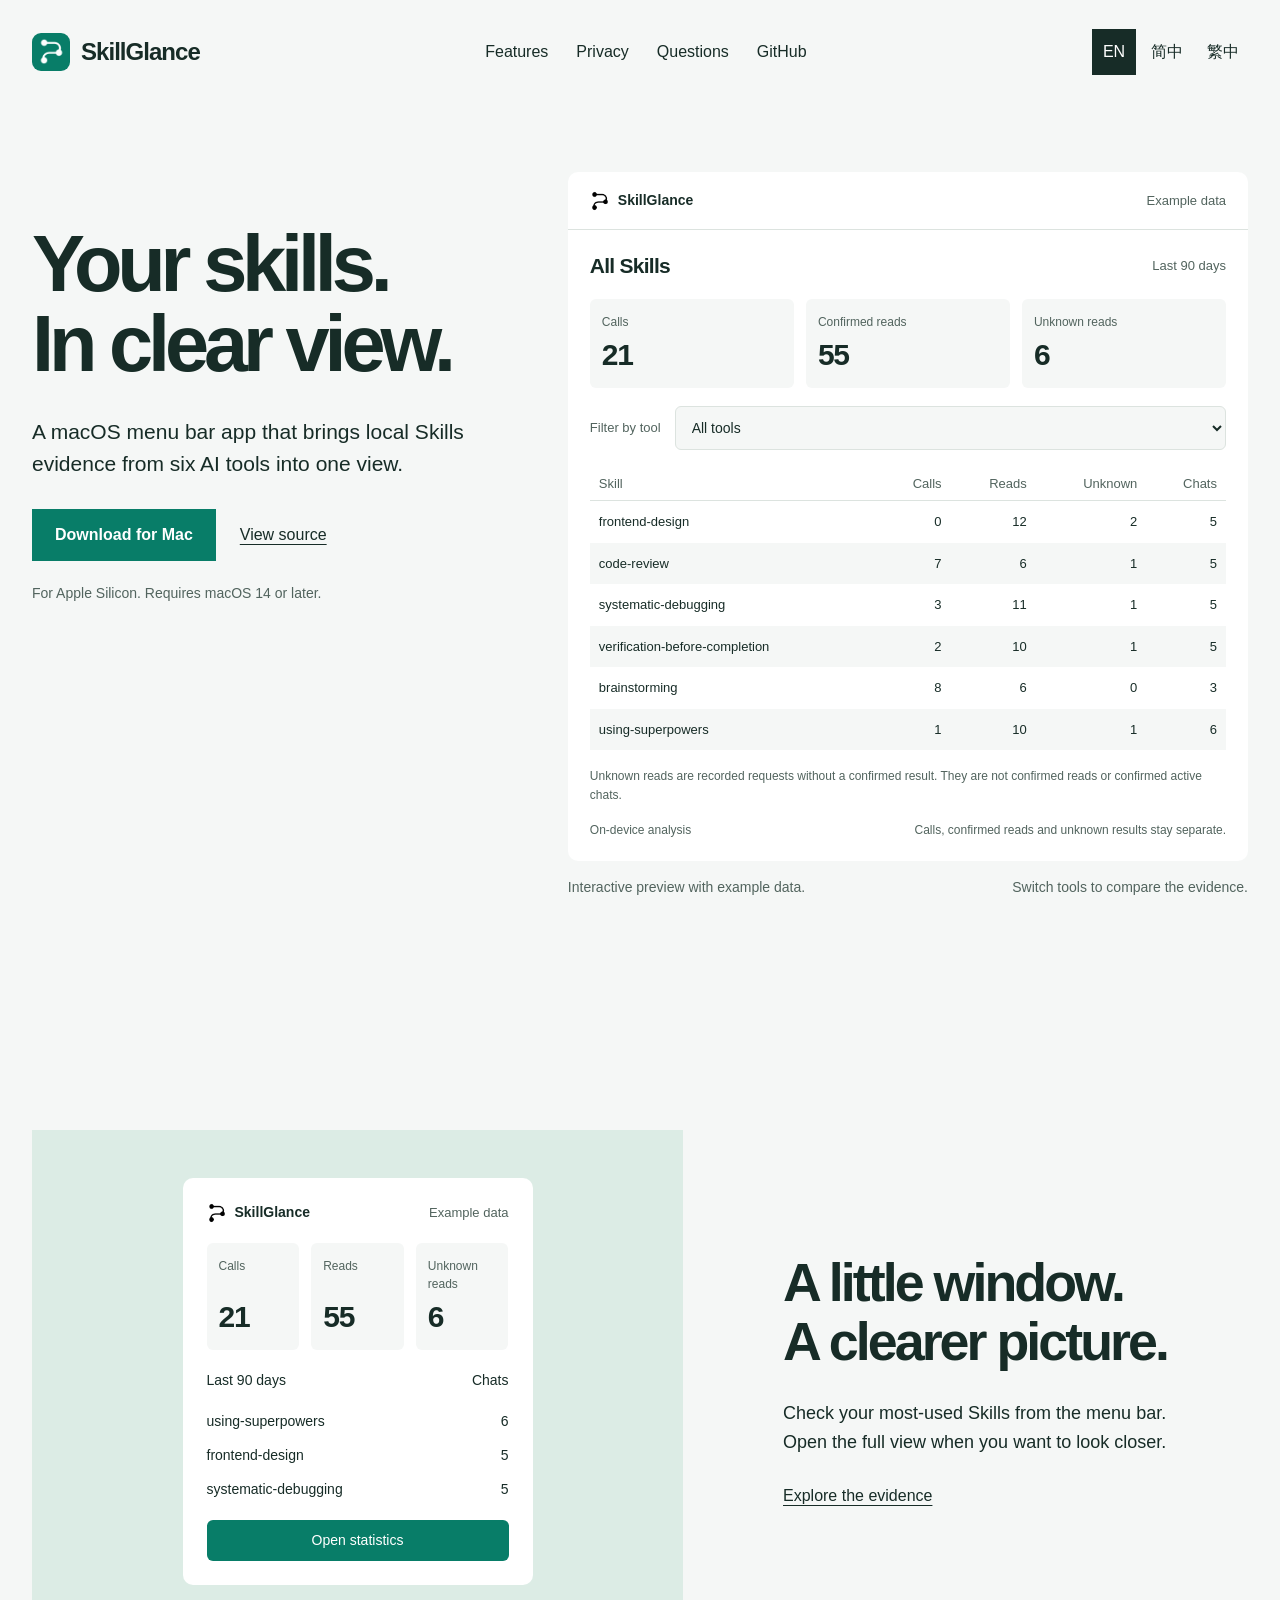
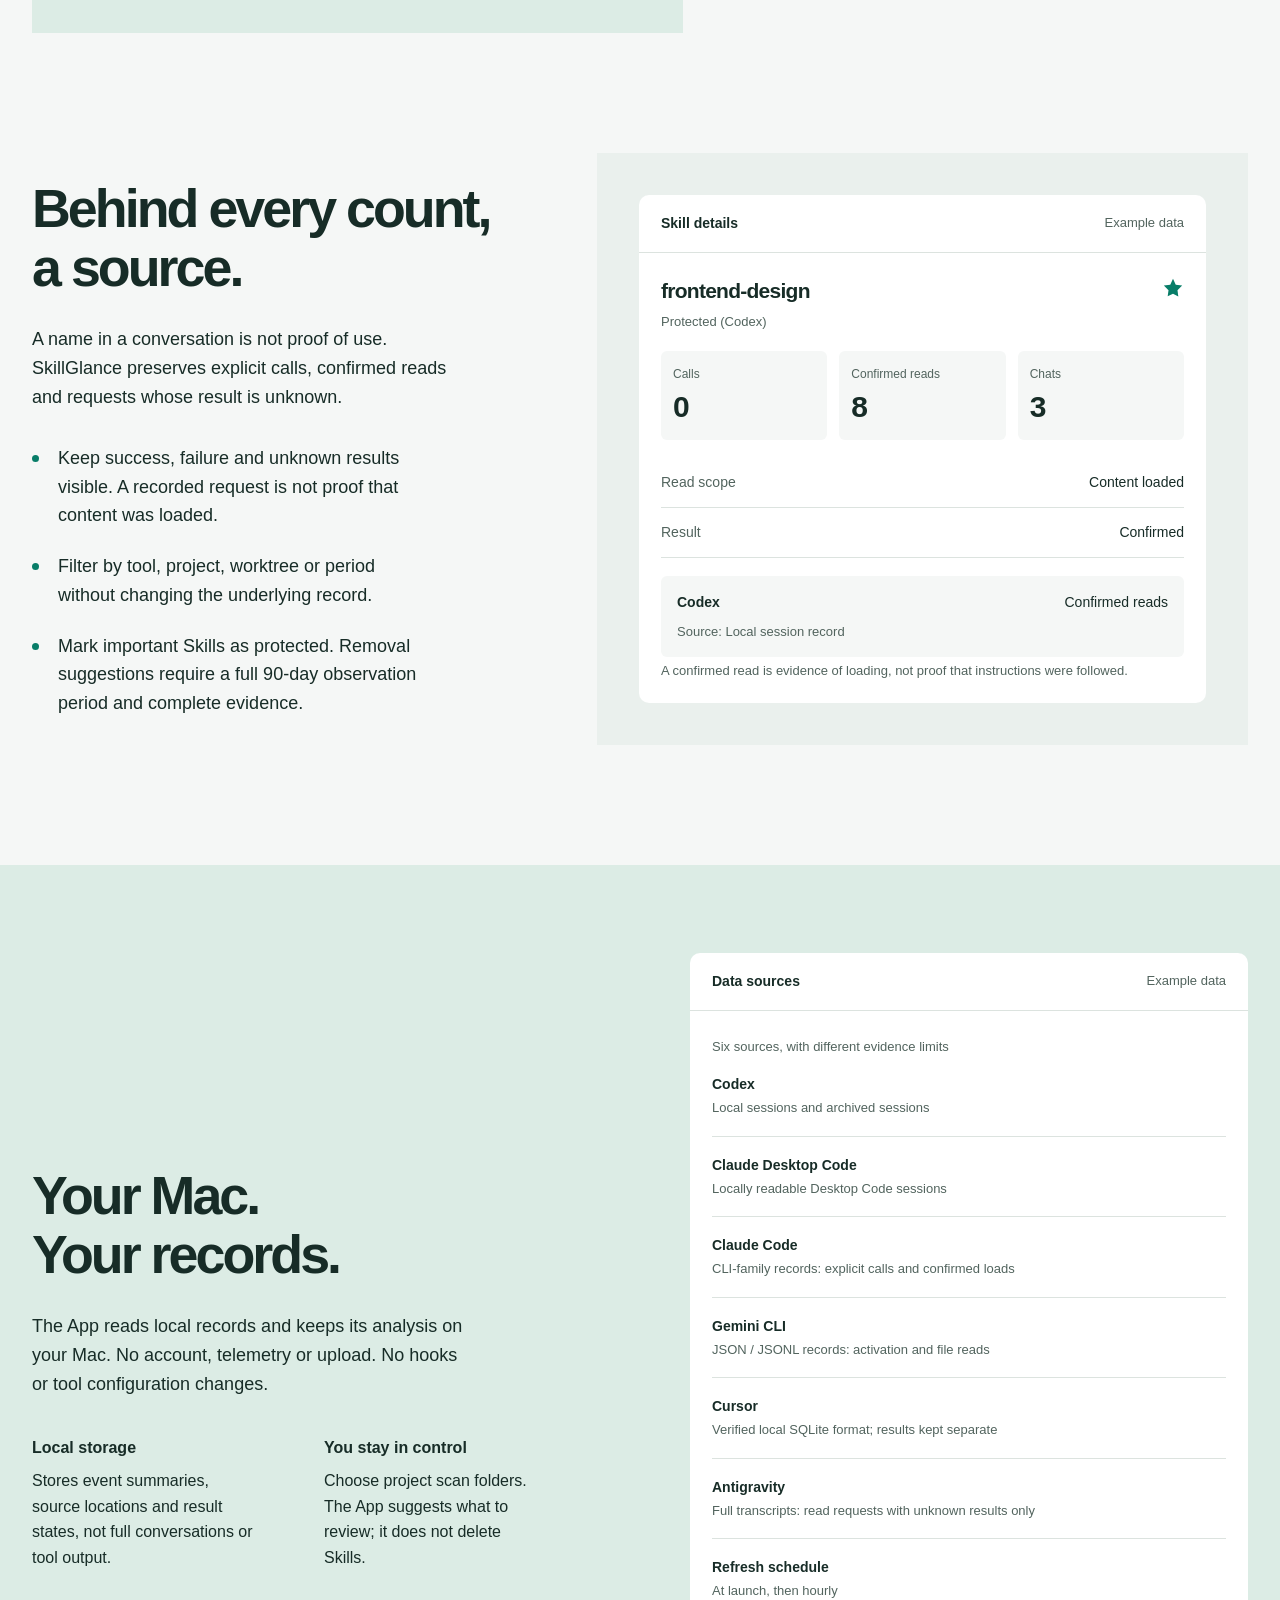
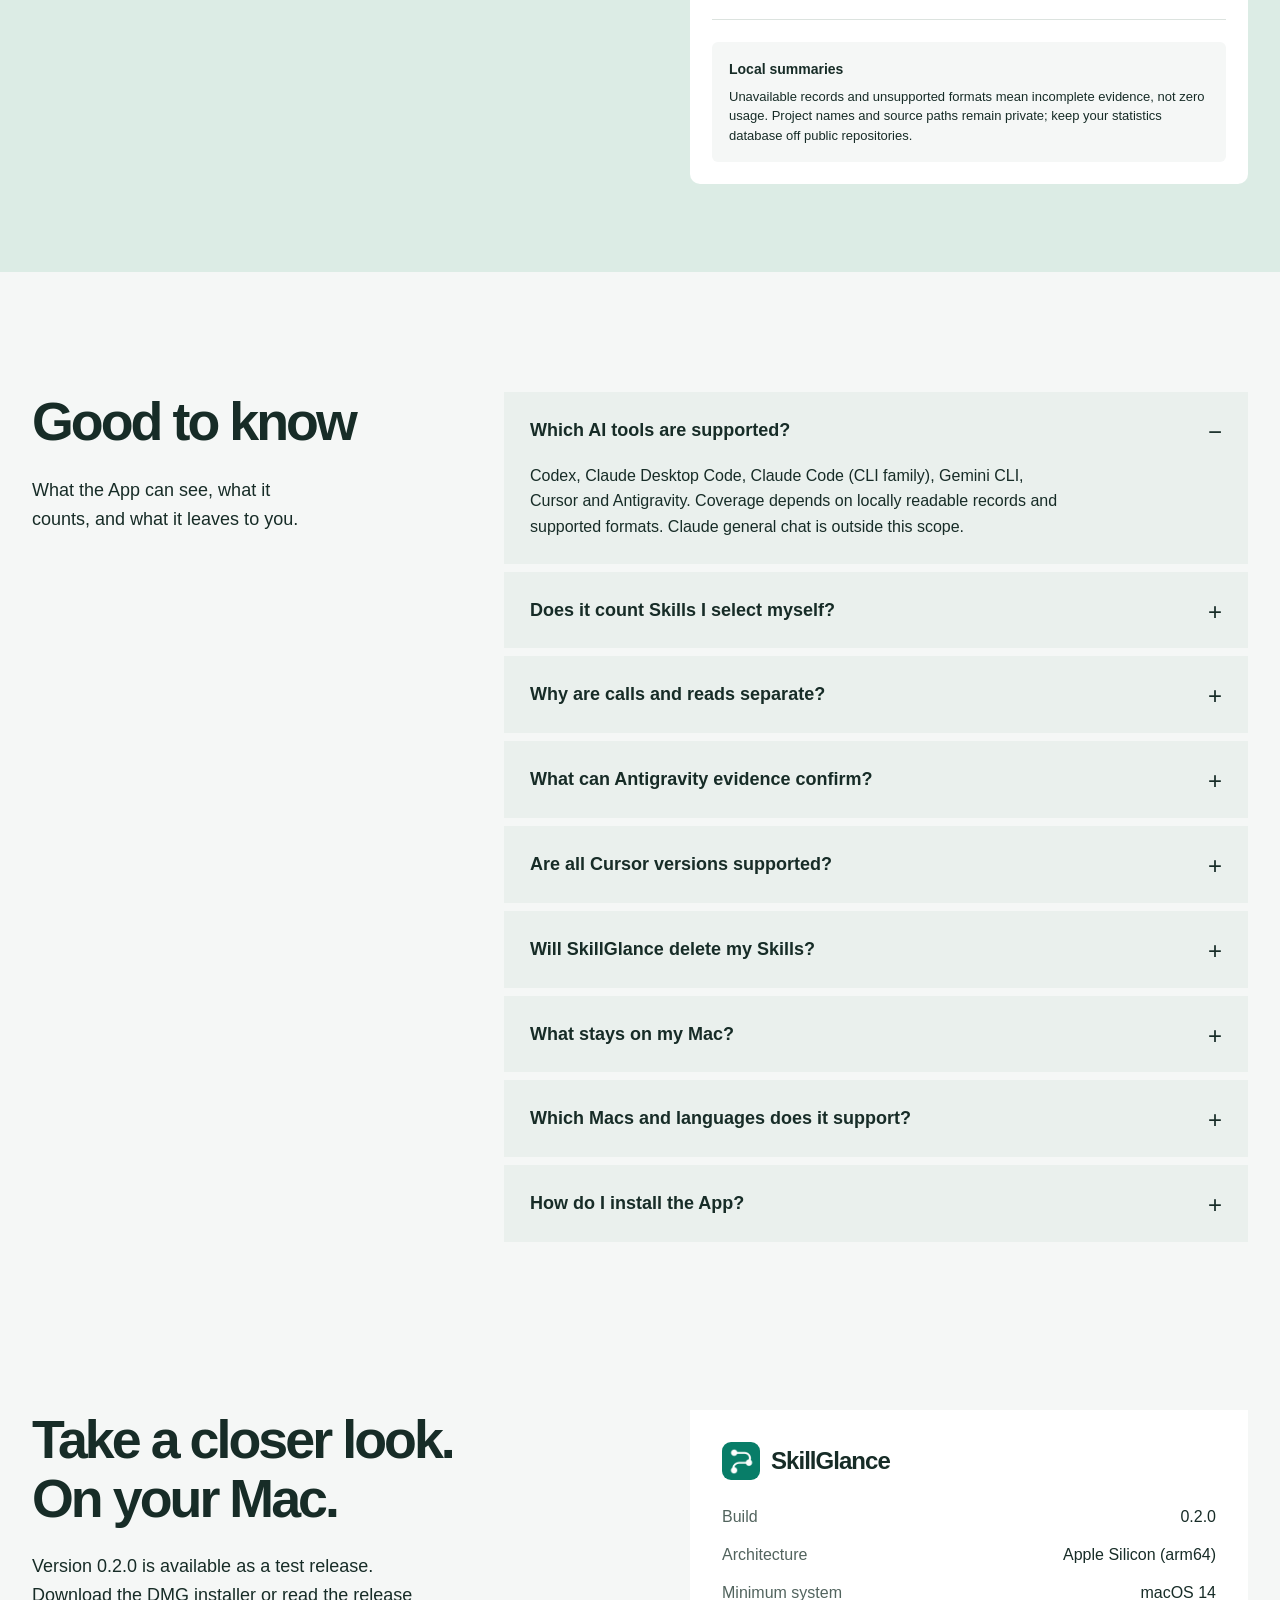
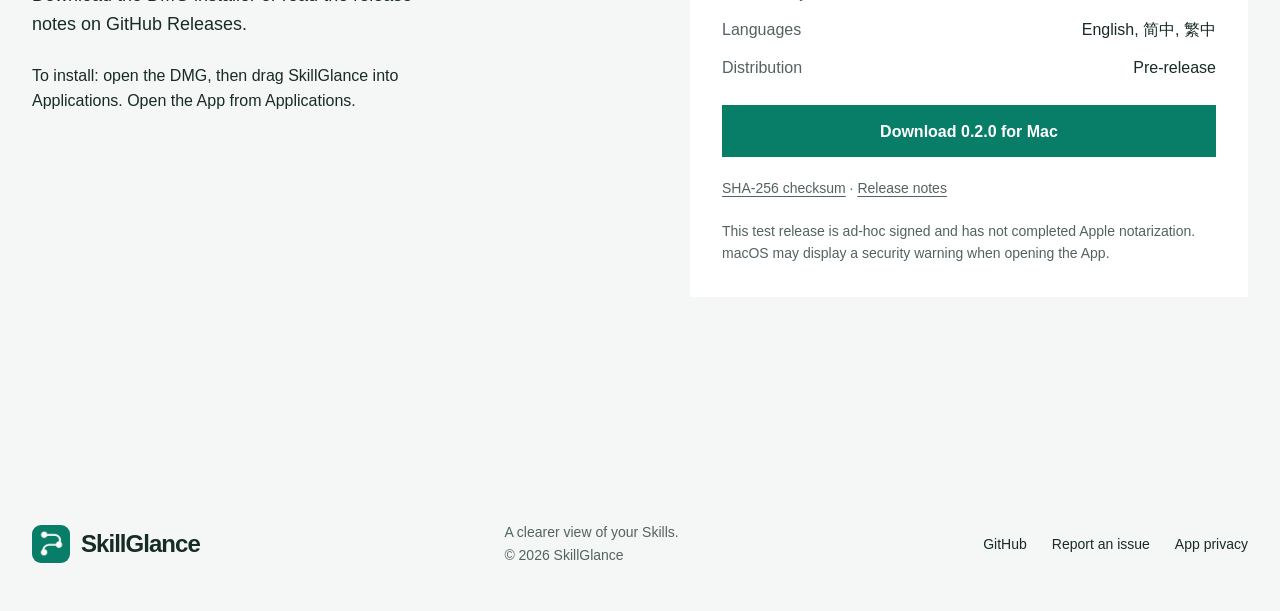
==== site/index.html @ 7e69b572 "Add SkillGlance 0.2.0 beta app and multilingual website" ====
<!doctype html>
<html lang="en">
<head>
  <meta charset="utf-8">
  <meta name="viewport" content="width=device-width, initial-scale=1">
  <meta http-equiv="Content-Security-Policy" content="default-src 'none'; script-src 'self'; style-src 'self'; img-src 'self'; font-src 'self'; connect-src 'none'; object-src 'none'; base-uri 'none'; form-action 'none'">
  <meta name="referrer" content="strict-origin-when-cross-origin">
  <meta name="color-scheme" content="light">
  <title>SkillGlance: AI Skills usage for macOS</title>
  <meta name="description" content="A native macOS menu bar app for Skills evidence across Codex, Claude Desktop Code, Claude Code, Gemini CLI, Cursor and Antigravity. Offline analysis with clear evidence limits.">
  <meta property="og:title" content="SkillGlance: AI Skills usage for macOS">
  <meta property="og:description" content="A native macOS menu bar app for Skills evidence across Codex, Claude Desktop Code, Claude Code, Gemini CLI, Cursor and Antigravity. Offline analysis with clear evidence limits.">
  <meta property="og:type" content="website">
  <meta property="og:url" content="https://simonsun1988.github.io/SkillGlance/">
  <link rel="canonical" href="https://simonsun1988.github.io/SkillGlance/">
  <link rel="alternate" hreflang="en" href="https://simonsun1988.github.io/SkillGlance/">
  <link rel="alternate" hreflang="zh-Hans" href="https://simonsun1988.github.io/SkillGlance/zh-Hans/">
  <link rel="alternate" hreflang="zh-Hant" href="https://simonsun1988.github.io/SkillGlance/zh-Hant/">
  <link rel="alternate" hreflang="x-default" href="https://simonsun1988.github.io/SkillGlance/">
  <link rel="icon" type="image/png" href="assets/mark.png">
  <link rel="stylesheet" href="assets/site.css">
  <script src="assets/site.js" defer></script>
</head>
<body>
<a class="skip-link" href="#main">Skip to content</a>
<header class="site-header wrap">
  <a class="brand" href="#main" aria-label="SkillGlance"><span class="brand-icon"><img src="assets/mark.png" width="27" height="27" alt=""></span>SkillGlance</a>
  <nav class="header-links" aria-label="Main navigation">
    <a href="#features">Features</a><a href="#privacy">Privacy</a><a href="#questions">Questions</a><a href="https://github.com/SimonSun1988/SkillGlance">GitHub</a>
  </nav>
  <nav class="languages" aria-label="Language"><a href="index.html" lang="en" hreflang="en" aria-current="page">EN</a><a href="zh-Hans/index.html" lang="zh-Hans" hreflang="zh-Hans">简中</a><a href="zh-Hant/index.html" lang="zh-Hant" hreflang="zh-Hant">繁中</a></nav>
</header>
<main id="main">
  <section class="hero wrap" aria-labelledby="hero-title">
    <div class="hero-copy">
      <h1 id="hero-title"><span class="title-line">Your skills.</span><span class="title-line">In clear view.</span></h1>
      <p>A macOS menu bar app that brings local Skills evidence from six AI tools into one view.</p>
      <div class="hero-actions"><a class="button" href="#download">Download for Mac</a><a class="text-link" href="https://github.com/SimonSun1988/SkillGlance">View source</a></div>
      <p class="compatibility">For Apple Silicon. Requires macOS 14 or later.</p>
    </div>
    <figure class="hero-visual">
      <div data-ui id="usage-preview" data-calls-label="Calls" data-reads-label="Confirmed reads" data-unknown-label="Unknown reads" data-default-note="Unknown reads are recorded requests without a confirmed result. They are not confirmed reads or confirmed active chats." data-antigravity-note="Antigravity: read requests only. Full transcripts expose no result IDs; these requests remain unknown and do not count as confirmed reads or confirmed active chats.">
        <div class="ui-top"><span class="ui-brand"><img src="assets/mark.png" width="20" height="20" alt="" class="ui-logo">SkillGlance</span><span class="ui-time">Example data</span></div>
        <div class="ui-content">
          <div class="detail-heading"><div class="ui-title">All Skills</div><span class="ui-time">Last 90 days</span></div>
          <div class="ui-stats"><div><span>Calls</span><strong data-total-calls>21</strong></div><div><span>Confirmed reads</span><strong data-total-reads>55</strong></div><div><span>Unknown reads</span><strong data-total-unknown>6</strong></div></div>
          <div class="tool-filter js-only"><label for="tool-filter">Filter by tool</label><select id="tool-filter" aria-describedby="evidence-note"><option value="all">All tools</option><option value="codex">Codex</option><option value="claude-desktop">Claude Desktop Code</option><option value="claude-code">Claude Code</option><option value="gemini">Gemini CLI</option><option value="cursor">Cursor</option><option value="antigravity">Antigravity</option></select></div>
          <table><thead><tr><th scope="col">Skill</th><th scope="col">Calls</th><th scope="col">Reads</th><th scope="col">Unknown</th><th scope="col" class="chat-column">Chats</th></tr></thead><tbody><tr data-skill="frontend-design"><td title="frontend-design">frontend-design</td><td data-calls>0</td><td data-reads>12</td><td data-unknown>2</td><td class="chat-column" data-chats>5</td></tr><tr data-skill="code-review"><td title="code-review">code-review</td><td data-calls>7</td><td data-reads>6</td><td data-unknown>1</td><td class="chat-column" data-chats>5</td></tr><tr data-skill="systematic-debugging"><td title="systematic-debugging">systematic-debugging</td><td data-calls>3</td><td data-reads>11</td><td data-unknown>1</td><td class="chat-column" data-chats>5</td></tr><tr data-skill="verification-before-completion"><td title="verification-before-completion">verification-before-completion</td><td data-calls>2</td><td data-reads>10</td><td data-unknown>1</td><td class="chat-column" data-chats>5</td></tr><tr data-skill="brainstorming"><td title="brainstorming">brainstorming</td><td data-calls>8</td><td data-reads>6</td><td data-unknown>0</td><td class="chat-column" data-chats>3</td></tr><tr data-skill="using-superpowers"><td title="using-superpowers">using-superpowers</td><td data-calls>1</td><td data-reads>10</td><td data-unknown>1</td><td class="chat-column" data-chats>6</td></tr></tbody></table>
          <p class="evidence-note" id="evidence-note" data-evidence-note>Unknown reads are recorded requests without a confirmed result. They are not confirmed reads or confirmed active chats.</p>
          <div class="ui-foot"><span>On-device analysis</span><span>Calls, confirmed reads and unknown results stay separate.</span></div>
          <span class="sr-only" aria-live="polite" aria-atomic="true" data-announcement></span>
        </div>
      </div>
      <figcaption class="demo-caption"><span>Interactive preview with example data.</span><span class="js-only">Switch tools to compare the evidence.</span></figcaption>
    </figure>
  </section>
  <section class="glance section wrap" id="features" aria-labelledby="glance-title">
    <div class="menu-stage">
      <div class="menu-preview" data-ui>
        <div class="menu-title"><span class="ui-brand"><img src="assets/mark.png" width="20" height="20" alt="" class="ui-logo">SkillGlance</span><span class="ui-time">Example data</span></div>
        <div class="ui-stats"><div><span>Calls</span><strong>21</strong></div><div><span>Reads</span><strong>55</strong></div><div><span>Unknown reads</span><strong>6</strong></div></div>
        <div class="menu-status"><span>Last 90 days</span><span>Chats</span></div>
        <div class="menu-list"><div><span>using-superpowers</span><span>6</span></div><div><span>frontend-design</span><span>5</span></div><div><span>systematic-debugging</span><span>5</span></div></div>
        <a href="#evidence" class="ui-action">Open statistics</a>
      </div>
    </div>
    <div class="section-copy"><h2 id="glance-title">A little window.<br>A clearer picture.</h2><p>Check your most-used Skills from the menu bar. Open the full view when you want to look closer.</p><a class="text-link" href="#evidence">Explore the evidence</a></div>
  </section>
  <section class="evidence section wrap" id="evidence" aria-labelledby="evidence-title">
    <div class="section-copy"><h2 id="evidence-title">Behind every count,<br>a source.</h2><p>A name in a conversation is not proof of use. SkillGlance preserves explicit calls, confirmed reads and requests whose result is unknown.</p><ul class="evidence-notes"><li>Keep success, failure and unknown results visible. A recorded request is not proof that content was loaded.</li><li>Filter by tool, project, worktree or period without changing the underlying record.</li><li>Mark important Skills as protected. Removal suggestions require a full 90-day observation period and complete evidence.</li></ul></div>
    <div class="evidence-stage">
      <div data-ui>
        <div class="ui-top"><span class="ui-brand">Skill details</span><span class="ui-time">Example data</span></div>
        <div class="ui-content">
          <div class="detail-heading"><strong class="ui-title">frontend-design</strong><span class="star" role="img" aria-label="Important Skill"><svg viewBox="0 0 24 24" width="22" height="22" aria-hidden="true"><path d="m12 2 3 6.5 7 .9-5.1 5 .9 7-5.8-3.2L6.2 21l.9-6.6L2 9.4l7-.9Z" fill="currentColor"/></svg></span></div>
          <p class="ui-subtitle">Protected (Codex)</p>
          <div class="ui-stats"><div><span>Calls</span><strong>0</strong></div><div><span>Confirmed reads</span><strong>8</strong></div><div><span>Chats</span><strong>3</strong></div></div>
          <div class="detail-pair"><span>Read scope</span><span>Content loaded</span></div>
          <div class="detail-pair"><span>Result</span><span>Confirmed</span></div>
          <div class="event-proof"><div><strong>Codex</strong><span>Confirmed reads</span></div><p>Source: Local session record</p></div>
          <p class="ui-subtitle">A confirmed read is evidence of loading, not proof that instructions were followed.</p>
        </div>
      </div>
    </div>
  </section>
  <section class="privacy" id="privacy" aria-labelledby="privacy-title">
    <div class="privacy-inner wrap">
      <div class="section-copy"><h2 id="privacy-title">Your Mac.<br>Your records.</h2><p>The App reads local records and keeps its analysis on your Mac. No account, telemetry or upload. No hooks or tool configuration changes.</p><div class="privacy-facts"><p><strong>Local storage</strong>Stores event summaries, source locations and result states, not full conversations or tool output.</p><p><strong>You stay in control</strong>Choose project scan folders. The App suggests what to review; it does not delete Skills.</p></div></div>
      <div data-ui class="sources-preview">
        <div class="ui-top"><span class="ui-brand">Data sources</span><span class="ui-time">Example data</span></div>
        <div class="ui-content">
          <div class="ui-subtitle">Six sources, with different evidence limits</div>
          <div class="source-row"><div><strong>Codex</strong><span>Local sessions and archived sessions</span></div></div><div class="source-row"><div><strong>Claude Desktop Code</strong><span>Locally readable Desktop Code sessions</span></div></div><div class="source-row"><div><strong>Claude Code</strong><span>CLI-family records: explicit calls and confirmed loads</span></div></div><div class="source-row"><div><strong>Gemini CLI</strong><span>JSON / JSONL records: activation and file reads</span></div></div><div class="source-row"><div><strong>Cursor</strong><span>Verified local SQLite format; results kept separate</span></div></div><div class="source-row"><div><strong>Antigravity</strong><span>Full transcripts: read requests with unknown results only</span></div></div>
          <div class="source-row"><div><strong>Refresh schedule</strong><span>At launch, then hourly</span></div></div>
          <div class="local-note"><strong>Local summaries</strong><p>Unavailable records and unsupported formats mean incomplete evidence, not zero usage. Project names and source paths remain private; keep your statistics database off public repositories.</p></div>
        </div>
      </div>
    </div>
  </section>
  <section class="faq section wrap" id="questions" aria-labelledby="faq-title"><div class="faq-intro"><h2 id="faq-title">Good to know</h2><p>What the App can see, what it counts, and what it leaves to you.</p></div><div class="faq-list"><details open><summary>Which AI tools are supported?</summary><p>Codex, Claude Desktop Code, Claude Code (CLI family), Gemini CLI, Cursor and Antigravity. Coverage depends on locally readable records and supported formats. Claude general chat is outside this scope.</p></details><details><summary>Does it count Skills I select myself?</summary><p>Yes. Both user-selected and AI-selected Skills count when a call or content load can be confirmed. Mentioning a Skill name alone does not count as successful use.</p></details><details><summary>Why are calls and reads separate?</summary><p>They describe different evidence. A Skill call can also load instructions, while a direct content load may have no separate call. Adding the two can double-count the same activity.</p></details><details><summary>What can Antigravity evidence confirm?</summary><p>Only explicit Skill-file read requests in full transcripts. These records do not provide paired call or result IDs, so outcomes stay unknown. They do not increase confirmed-read or confirmed-active-chat counts; the App does not infer full success statistics.</p></details><details><summary>Are all Cursor versions supported?</summary><p>Cursor support covers a verified internal SQLite format (v3 records and read_file_v2). Success, error and unknown results stay separate. Unrecognized versions, missing records or inaccessible databases mean incomplete evidence, not zero usage.</p></details><details><summary>Will SkillGlance delete my Skills?</summary><p>No. The current version provides suggestions and Finder navigation. A candidate needs a full 90-day observation period and complete evidence. Important and managed Skills remain protected.</p></details><details><summary>What stays on my Mac?</summary><p>Event summaries, source locations, scan progress, project folders and important flags. The App does not store complete conversations or tool output, and does not upload your records.</p></details><details><summary>Which Macs and languages does it support?</summary><p>The current build targets Apple Silicon and declares macOS 14 as the minimum. It has only been tested on the development Mac running macOS 27.0.1. The App includes English, Simplified Chinese and Traditional Chinese, selected through macOS language preferences.</p></details><details><summary>How do I install the App?</summary><p>Open the DMG, drag SkillGlance into Applications, then open it from Applications. Version 0.2.0 is an ad-hoc signed test release and has not completed Apple notarization.</p></details></div></section>
  <section class="download section wrap" id="download" aria-labelledby="download-heading">
    <div class="download-copy"><h2 id="download-heading">Take a closer look.<br>On your Mac.</h2><p>Version 0.2.0 is available as a test release. Download the DMG installer or read the release notes on GitHub Releases.</p><p class="install-note">To install: open the DMG, then drag SkillGlance into Applications. Open the App from Applications.</p></div>
    <div class="download-info"><div class="download-title"><span class="brand"><span class="brand-icon"><img src="assets/mark.png" width="27" height="27" alt=""></span>SkillGlance</span></div><dl><div><dt>Build</dt><dd>0.2.0</dd></div><div><dt>Architecture</dt><dd>Apple Silicon (arm64)</dd></div><div><dt>Minimum system</dt><dd>macOS 14</dd></div><div><dt>Languages</dt><dd>English, 简中, 繁中</dd></div><div><dt>Distribution</dt><dd>Pre-release</dd></div></dl><a class="button" href="https://github.com/SimonSun1988/SkillGlance/releases/download/v0.2.0/SkillGlance-0.2.0-arm64.dmg">Download 0.2.0 for Mac</a><p class="release-note"><a href="https://github.com/SimonSun1988/SkillGlance/releases/download/v0.2.0/SkillGlance-0.2.0-arm64.dmg.sha256">SHA-256 checksum</a> · <a href="https://github.com/SimonSun1988/SkillGlance/releases/tag/v0.2.0">Release notes</a></p><p class="release-note">This test release is ad-hoc signed and has not completed Apple notarization. macOS may display a security warning when opening the App.</p></div>
  </section>
</main>
<footer class="site-footer wrap"><a class="brand" href="#main"><span class="brand-icon"><img src="assets/mark.png" width="27" height="27" alt=""></span>SkillGlance</a><p>A clearer view of your Skills.<br>© 2026 SkillGlance</p><nav class="footer-links" aria-label="Project"><a href="https://github.com/SimonSun1988/SkillGlance">GitHub</a><a href="https://github.com/SimonSun1988/SkillGlance/issues">Report an issue</a><a href="#privacy">App privacy</a></nav></footer>
</body>
</html>
---- site/assets/site.css ----
:root {
  color-scheme: light;
  --bg: #f5f7f6;
  --ink: #172c27;
  --accent: #087d68;
  --surface: #ffffff;
  --stage: #dcece5;
  --muted: #52645e;
  --soft: #eaf0ed;
  --line: #dce3df;
  --font: -apple-system, BlinkMacSystemFont, "Segoe UI", "PingFang TC", "Microsoft JhengHei", sans-serif;
  --small: 14px;
  --body: 18px;
  --lead: 24px;
  --heading: clamp(36px, 4.2vw, 64px);
  --display: clamp(52px, 6.2vw, 100px);
  --gutter: 32px;
  --ease: cubic-bezier(.22, 1, .36, 1);
}
* { box-sizing: border-box; }
html { scroll-behavior: smooth; scroll-padding-top: 28px; }
body { margin: 0; background: var(--bg); color: var(--ink); font: var(--body)/1.6 var(--font); -webkit-font-smoothing: antialiased; }
h1, h2, h3, p, figure, ul, dl, dd { margin: 0; }
a { color: inherit; text-decoration-thickness: .08em; text-underline-offset: .24em; }
button, select { font: inherit; }
button, a { -webkit-tap-highlight-color: transparent; }
button { color: inherit; cursor: pointer; }
button:disabled { cursor: default; }
button, a, summary { touch-action: manipulation; }
img { display: block; max-width: 100%; }
button:focus-visible, a:focus-visible, summary:focus-visible, select:focus-visible { outline: 3px solid var(--accent); outline-offset: 5px; }
::selection { background: var(--stage); color: var(--ink); }
.wrap { width: 100%; max-width: 1536px; margin-inline: auto; padding-inline: var(--gutter); }
.skip-link { position: absolute; inset: 8px auto auto 8px; padding: 10px 18px; background: var(--surface); transform: translateY(-180%); z-index: 5; }
.skip-link:focus { transform: none; }
.site-header { min-height: 104px; display: flex; align-items: center; justify-content: space-between; gap: 24px; }
.brand { display: inline-flex; align-items: center; gap: 11px; font-size: var(--lead); font-weight: 650; letter-spacing: -.04em; text-decoration: none; flex-shrink: 0; }
.brand-icon { display: grid; place-items: center; width: 38px; height: 38px; border-radius: 9px; background: var(--accent); }
.brand-icon img { width: 27px; height: 27px; filter: brightness(0) invert(1); }
.header-links, .languages { display: flex; align-items: center; gap: 28px; }
.header-links a, .languages a { font-size: 16px; text-decoration: none; padding-block: 10px; }
.languages { gap: 6px; }
.languages a { padding-inline: 9px; }
.languages [aria-current="page"] { background: var(--ink); color: var(--surface); }
.header-links a:hover, .footer-links a:hover { text-decoration: underline; }
.hero { display: grid; grid-template-columns: 5fr 7fr; align-items: center; gap: 50px; padding-top: 68px; padding-bottom: 112px; }
h1 { font-size: var(--display); line-height: 1.01; font-weight: 580; letter-spacing: -.065em; }
h1 .title-line { display: block; }
.hero-copy > p { max-width: 40ch; margin-top: 32px; font-size: 21px; line-height: 1.5; }
.hero-actions { display: flex; align-items: center; flex-wrap: wrap; gap: 20px 24px; margin-top: 30px; }
.button { display: inline-flex; align-items: center; justify-content: center; min-height: 52px; padding: 12px 23px; background: var(--accent); color: var(--surface); font-size: 16px; font-weight: 600; text-decoration: none; transition: transform 180ms var(--ease), background-color 180ms; }
.button:hover { background: var(--ink); transform: translateY(-2px); }
.button:active { transform: translateY(1px); }
.text-link { font-size: 16px; }
.hero-copy .compatibility { margin-top: 22px; font-size: var(--small); color: var(--muted); }
.hero-visual { min-width: 0; }
.demo-caption { display: flex; justify-content: space-between; gap: 16px; margin-top: 15px; color: var(--muted); font-size: var(--small); }
.section { margin-top: 120px; margin-bottom: 120px; }
h2 { font-size: var(--heading); font-weight: 560; letter-spacing: -.055em; line-height: 1.1; text-wrap: balance; }
h3 { font-size: var(--lead); font-weight: 550; line-height: 1.3; letter-spacing: -.025em; }
.section-copy > p { max-width: 43ch; margin-top: 28px; }
.section-copy > .text-link { display: inline-block; margin-top: 26px; }
.glance { display: grid; grid-template-columns: 7fr 5fr; align-items: center; gap: 100px; }
.menu-stage { min-height: 490px; padding: 48px; display: grid; place-items: center; background: var(--stage); }
.evidence { display: grid; grid-template-columns: 5fr 7fr; gap: 100px; align-items: center; }
.evidence-notes { display: grid; gap: 22px; margin-top: 32px; padding: 0; list-style: none; }
.evidence-notes li { display: grid; grid-template-columns: 10px 1fr; gap: 16px; max-width: 40ch; }
.evidence-notes li::before { content: ""; width: 7px; height: 7px; margin-top: 11px; background: var(--accent); border-radius: 50%; }
.evidence-stage { padding: 42px; background: var(--soft); }
.privacy { background: var(--stage); padding-block: 88px; }
.privacy-inner { display: grid; grid-template-columns: 6fr 6fr; gap: 100px; align-items: center; }
.privacy-facts { display: grid; grid-template-columns: 1fr 1fr; gap: 26px; margin-top: 36px; }
.privacy-facts p { font-size: 16px; max-width: 25ch; }
.privacy-facts strong { display: block; margin-bottom: 8px; font-weight: 650; }
.faq { display: grid; grid-template-columns: 4fr 8fr; gap: 100px; }
.faq-intro p { margin-top: 25px; max-width: 28ch; }
.faq-list { display: grid; gap: 8px; }
.faq-list details { background: var(--soft); padding: 24px 26px; }
.faq-list summary { position: relative; list-style: none; padding-right: 36px; font-size: var(--body); font-weight: 550; cursor: pointer; }
.faq-list summary::-webkit-details-marker { display: none; }
.faq-list summary::after { content: "+"; position: absolute; right: 0; top: -3px; font-size: var(--lead); font-weight: 400; }
.faq-list details[open] summary::after { content: "−"; }
.faq-list details p { max-width: 60ch; margin-top: 18px; font-size: 16px; }
.download { display: grid; grid-template-columns: 6fr 6fr; gap: 100px; align-items: start; padding-block: 48px; }
.download-copy p { margin-top: 24px; max-width: 42ch; }
.download-copy .install-note { font-size: 16px; }
.download-info { padding: 32px; background: var(--surface); }
.download-title { display: flex; justify-content: space-between; gap: 24px; align-items: center; margin-bottom: 24px; }
.download-info dl { display: grid; gap: 12px; margin-bottom: 25px; }
.download-info dl div { display: flex; justify-content: space-between; align-items: baseline; gap: 22px; font-size: 16px; }
.download-info dt { color: var(--muted); }
.download-info dd { text-align: end; }
.download-info .release-note { margin-top: 20px; font-size: var(--small); color: var(--muted); }
.download-info .button { width: 100%; }
.site-footer { display: flex; align-items: center; justify-content: space-between; gap: 30px; padding-top: 56px; padding-bottom: 44px; }
.site-footer p { font-size: var(--small); color: var(--muted); }
.footer-links { display: flex; gap: 25px; }
.footer-links a { font-size: var(--small); text-decoration: none; padding-block: 12px; }
/* Product fragments follow the native app's compact control and table conventions. */
[data-ui] { min-width: 0; background: var(--surface); font-size: 14px; line-height: 1.5; border-radius: 10px; font-variant-numeric: tabular-nums; }
[data-ui] button { font-size: 13px; }
[data-ui] .ui-top { display: flex; align-items: center; justify-content: space-between; gap: 16px; padding: 18px 22px; border-bottom: 1px solid var(--line); }
[data-ui] .ui-brand { display: flex; align-items: center; gap: 8px; font-weight: 600; }
[data-ui] .ui-logo { width: 20px; height: 20px; }
[data-ui] .ui-time { color: var(--muted); font-size: 13px; }
[data-ui] .ui-content { padding: 22px; }
[data-ui] .ui-title { font-size: 21px; line-height: 1.3; font-weight: 650; letter-spacing: -.035em; }
[data-ui] .ui-subtitle { margin-top: 4px; color: var(--muted); font-size: 13px; }
[data-ui] .ui-stats { display: grid; grid-template-columns: repeat(3, 1fr); gap: 12px; margin-block: 20px 18px; }
[data-ui] .ui-stats > div { background: var(--bg); padding: 14px 12px; border-radius: 6px; }
[data-ui] .ui-stats span { display: block; color: var(--muted); font-size: 12px; }
[data-ui] .ui-stats strong { display: block; font-size: 30px; line-height: 1.25; font-weight: 600; letter-spacing: -.04em; margin-top: 5px; }
[data-ui] .tool-filter { display: none; align-items: center; gap: 14px; margin-bottom: 17px; }
[data-ui] .tool-filter label { flex-shrink: 0; color: var(--muted); font-size: 13px; }
[data-ui] .tool-filter select { min-width: 0; width: 100%; min-height: 44px; padding: 9px 12px; border: 1px solid var(--line); border-radius: 6px; color: var(--ink); background: var(--bg); font-size: 14px; }
[data-ui] .evidence-note { margin-top: 17px; color: var(--muted); font-size: 12px; line-height: 1.6; }
[data-ui] table { width: 100%; border-collapse: collapse; text-align: left; font-size: 13px; }
[data-ui] th { font-weight: 500; color: var(--muted); padding: 7px 9px; border-bottom: 1px solid var(--line); }
[data-ui] td { padding: 11px 9px; }
[data-ui] td:first-child { max-width: 235px; overflow: hidden; text-overflow: ellipsis; white-space: nowrap; }
[data-ui] tbody tr:nth-child(2n) { background: var(--bg); }
[data-ui] td:not(:first-child), [data-ui] th:not(:first-child) { text-align: right; }
[data-ui] .tool-name { display: block; color: var(--muted); font-size: 11px; }
[data-ui] .ui-foot { margin-top: 15px; display: flex; justify-content: space-between; gap: 14px; color: var(--muted); font-size: 12px; }
[data-ui].menu-preview { width: 100%; max-width: 350px; padding: 24px; }
[data-ui] .menu-title { display: flex; align-items: center; justify-content: space-between; gap: 20px; }
[data-ui] .menu-status { display: flex; justify-content: space-between; gap: 20px; margin-block: 20px; }
[data-ui] .menu-list { display: grid; gap: 13px; }
[data-ui] .menu-list > div { display: flex; justify-content: space-between; gap: 14px; }
[data-ui] .ui-action { margin-top: 20px; padding: 10px 12px; background: var(--accent); color: var(--surface); display: block; text-decoration: none; border-radius: 6px; text-align: center; }
[data-ui] .detail-heading { display: flex; align-items: center; justify-content: space-between; gap: 18px; }
[data-ui] .star { color: var(--accent); font-size: 22px; }
[data-ui] .detail-pair { display: flex; justify-content: space-between; gap: 16px; padding-block: 14px; border-bottom: 1px solid var(--line); }
[data-ui] .detail-pair span:first-child { color: var(--muted); }
[data-ui] .event-proof { padding: 16px; margin-top: 18px; background: var(--bg); border-radius: 6px; }
[data-ui] .event-proof div { display: flex; justify-content: space-between; gap: 20px; }
[data-ui] .event-proof p { margin-top: 9px; color: var(--muted); font-size: 13px; }
[data-ui] .source-row { padding: 18px 0; border-bottom: 1px solid var(--line); display: flex; align-items: center; justify-content: space-between; gap: 20px; }
[data-ui] .source-row strong, [data-ui] .source-row span { display: block; }
[data-ui] .source-row span { color: var(--muted); font-size: 13px; margin-top: 3px; }
[data-ui] .source-check { color: var(--accent); font-size: 20px; }
[data-ui] .local-note { margin-top: 22px; padding: 17px; background: var(--bg); border-radius: 6px; }
[data-ui] .local-note p { font-size: 13px; margin-top: 7px; }
.js-only { display: none; }
.enhanced .js-only { display: flex; }
.enhanced [data-ui] .tool-filter { display: flex; }
.enhanced .no-js-only { display: none; }
@media (prefers-reduced-motion: no-preference) {
  .title-line, .hero-copy > p, .hero-actions { animation: enter 800ms var(--ease) both; }
  .title-line:nth-child(2) { animation-delay: 90ms; }
  .hero-copy > p { animation-delay: 140ms; }
  .hero-actions { animation-delay: 210ms; }
  [data-ui] tbody tr { animation: enter 650ms var(--ease) both; }
  [data-ui] tbody tr:nth-child(2) { animation-delay: 60ms; }
  [data-ui] tbody tr:nth-child(3) { animation-delay: 120ms; }
  [data-ui] tbody tr:nth-child(4) { animation-delay: 180ms; }
  [data-ui] tbody tr:nth-child(5) { animation-delay: 240ms; }
  [data-ui] tbody tr:nth-child(6) { animation-delay: 300ms; }
  @keyframes enter { from { opacity: .65; transform: translateY(16px); } to { opacity: 1; transform: translateY(0); } }
}
@media (max-width: 1100px) {
  .hero { gap: 30px; grid-template-columns: 1fr; padding-top: 40px; padding-bottom: 60px; }
  .hero-copy { display: grid; grid-template-columns: 1fr 1fr; column-gap: 42px; align-items: start; }
  .hero-copy h1 { grid-row: span 4; }
  .hero-copy > p { margin-top: 8px; font-size: 18px; }
  .hero-copy .compatibility { margin-top: 18px; }
  .hero-actions { gap: 16px; margin-top: 20px; }
  .hero-visual { margin-top: 20px; }
  h1 { font-size: 64px; }
  .glance, .evidence, .privacy-inner, .faq, .download { gap: 48px; }
  .glance, .evidence { grid-template-columns: 1fr 1fr; }
  .menu-stage, .evidence-stage { padding: 28px; }
  .section { margin-block: 90px; }
  .privacy-facts { grid-template-columns: 1fr; gap: 18px; }
  .privacy-facts p { max-width: 40ch; }
}
@media (max-width: 700px) {
  :root { --gutter: 20px; --body: 17px; --heading: 38px; }
  .site-header { min-height: 88px; gap: 12px; flex-wrap: wrap; }
  .brand { font-size: 21px; }
  .brand-icon { width: 32px; height: 32px; }
  .brand-icon img { width: 24px; height: 24px; }
  .header-links { display: none; }
  .languages { gap: 0; }
  .languages a { font-size: 14px; padding-inline: 8px; }
  .hero { padding-top: 32px; padding-bottom: 20px; gap: 24px; }
  .hero-copy { display: block; }
  h1 { font-size: clamp(44px, 10.8vw, 64px); letter-spacing: -.06em; }
  html[lang^="zh"] h1 { font-size: clamp(38px, 9.8vw, 60px); letter-spacing: -.055em; }
  .hero-copy > p { font-size: 18px; margin-top: 26px; max-width: 36ch; }
  .hero-actions { margin-top: 25px; gap: 20px; }
  .hero-visual { margin-top: 14px; }
  .demo-caption { flex-wrap: wrap; gap: 4px; font-size: 13px; }
  .section { margin-block: 76px; }
  .glance, .evidence, .privacy-inner, .faq, .download { grid-template-columns: 1fr; gap: 34px; }
  .glance .section-copy { grid-row: 1; }
  .menu-stage { min-height: 420px; padding: 26px 18px; }
  .evidence-stage { padding: 22px 16px; }
  .section-copy > p { margin-top: 24px; }
  .privacy { padding-block: 58px; }
  .privacy-facts { gap: 20px; margin-top: 28px; }
  .faq-intro p { max-width: 36ch; }
  .faq-list details { padding: 22px 20px; }
  .download { padding-block: 10px; }
  .download-info { padding: 24px 20px; }
  .download-info dl div { font-size: 14px; }
  .site-footer { flex-wrap: wrap; gap: 12px 22px; padding-block: 20px 32px; }
  .site-footer .brand { flex-basis: 100%; }
  .site-footer p { flex-basis: 100%; }
  .footer-links { gap: 22px; }
  [data-ui] .ui-content { padding: 18px 14px; }
  [data-ui] .ui-top { padding: 15px 14px; }
  [data-ui] .ui-stats { gap: 7px; }
  [data-ui] .ui-stats > div { padding: 12px 9px; }
  [data-ui] .ui-stats strong { font-size: 27px; }
  [data-ui] td:first-child { max-width: 132px; }
  [data-ui] td, [data-ui] th { padding-inline: 6px; }
  [data-ui] .chat-column { display: none; }
  [data-ui] .ui-foot { flex-wrap: wrap; gap: 6px; }
  [data-ui] .detail-pair { font-size: 13px; }
}
@media (prefers-reduced-motion: reduce) {
  html { scroll-behavior: auto; }
  *, *::before, *::after { animation: none !important; transition: none !important; }
}
.sr-only { position: absolute; width: 1px; height: 1px; padding: 0; margin: -1px; overflow: hidden; clip-path: inset(50%); white-space: nowrap; border: 0; }
@media (min-width: 1101px) {
  .hero { align-items: start; }
  .hero-copy { padding-top: 52px; }
}
.languages a { min-width: 44px; min-height: 44px; text-align: center; }
[data-ui] .ui-stats > div { display: flex; flex-direction: column; justify-content: space-between; }
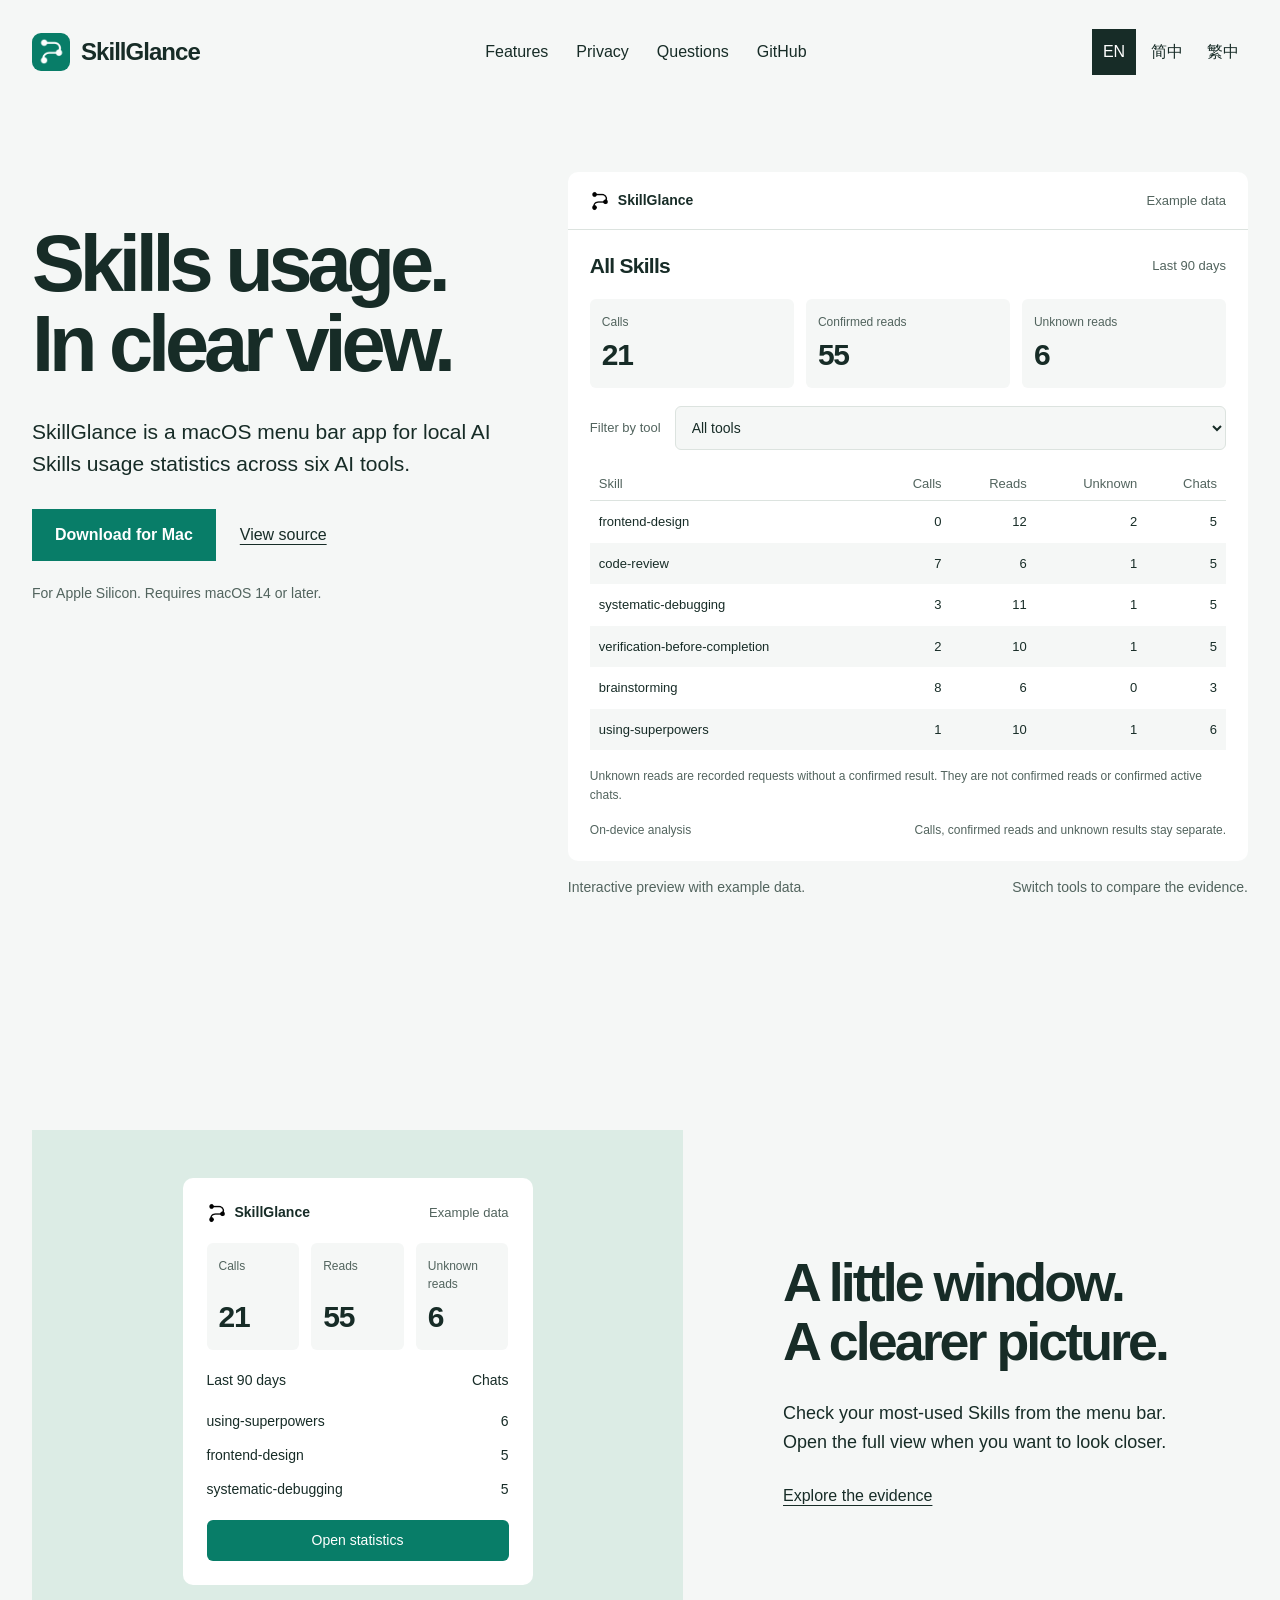
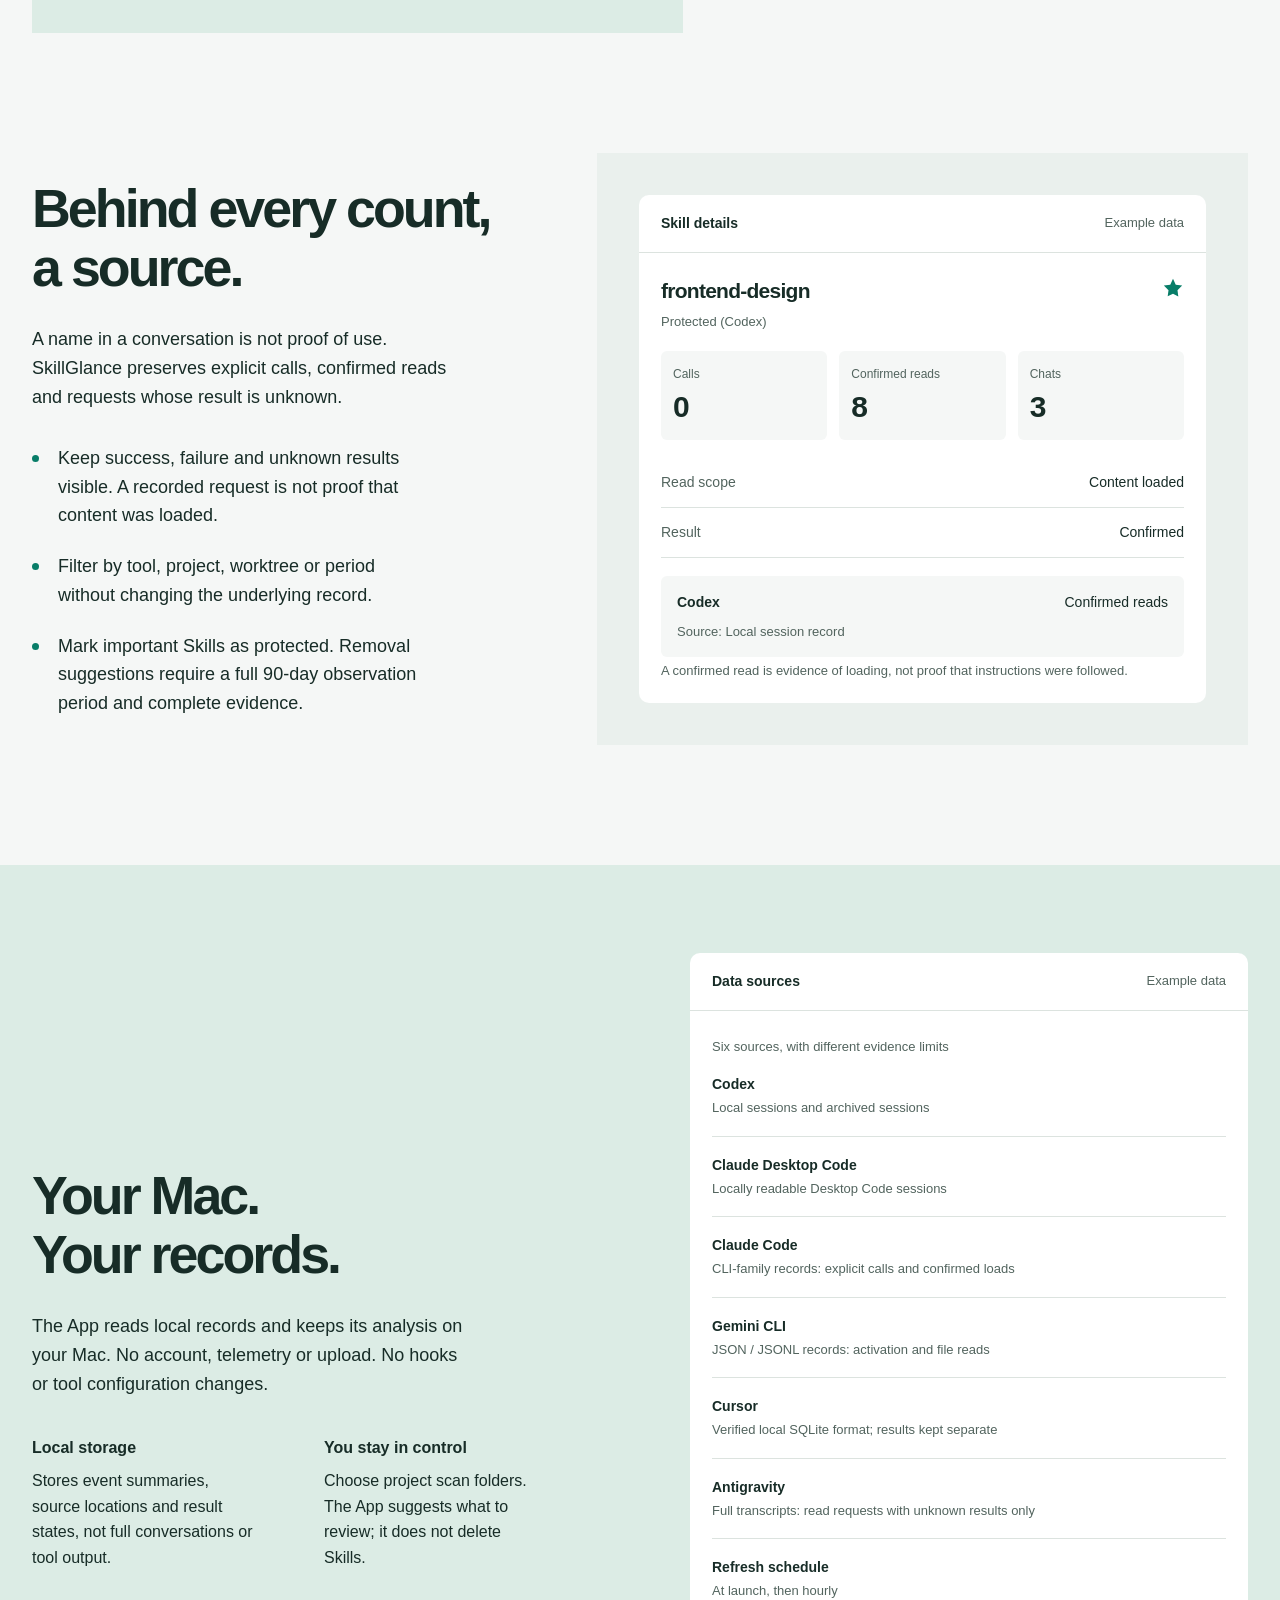
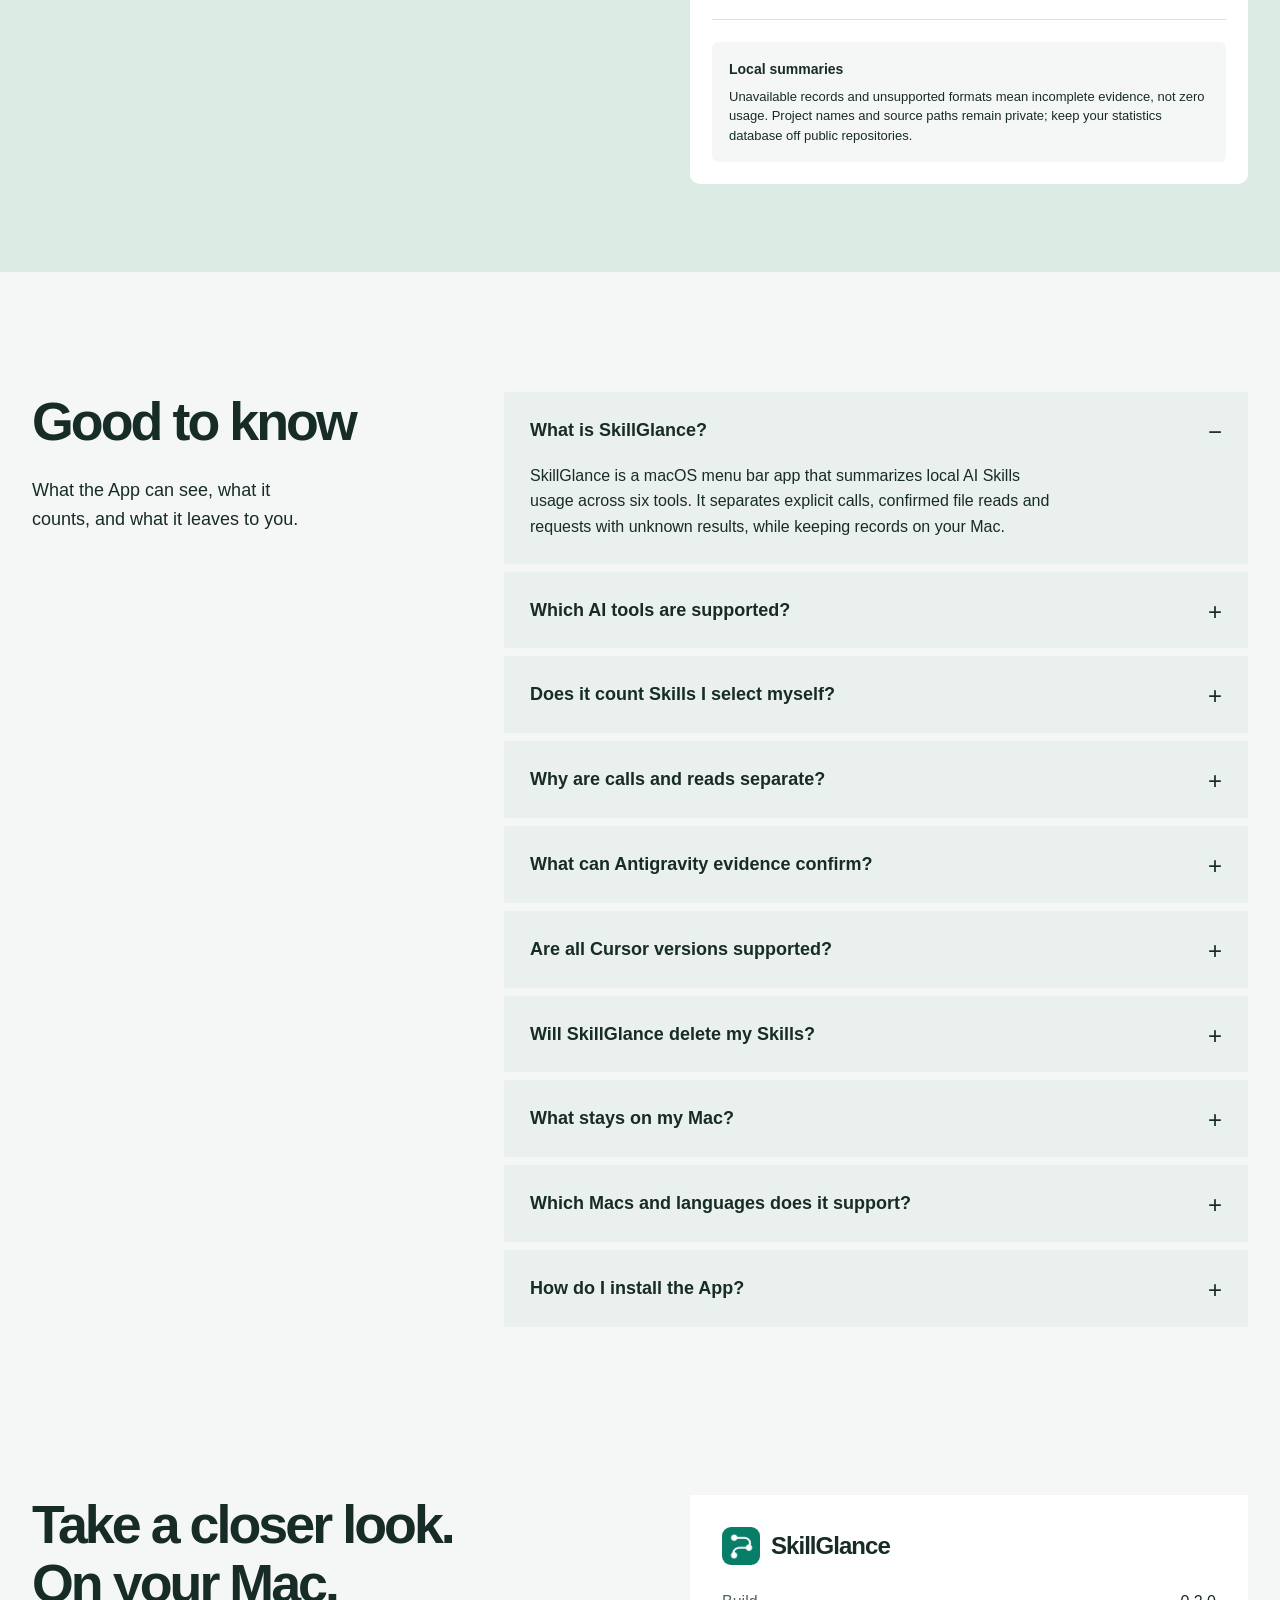
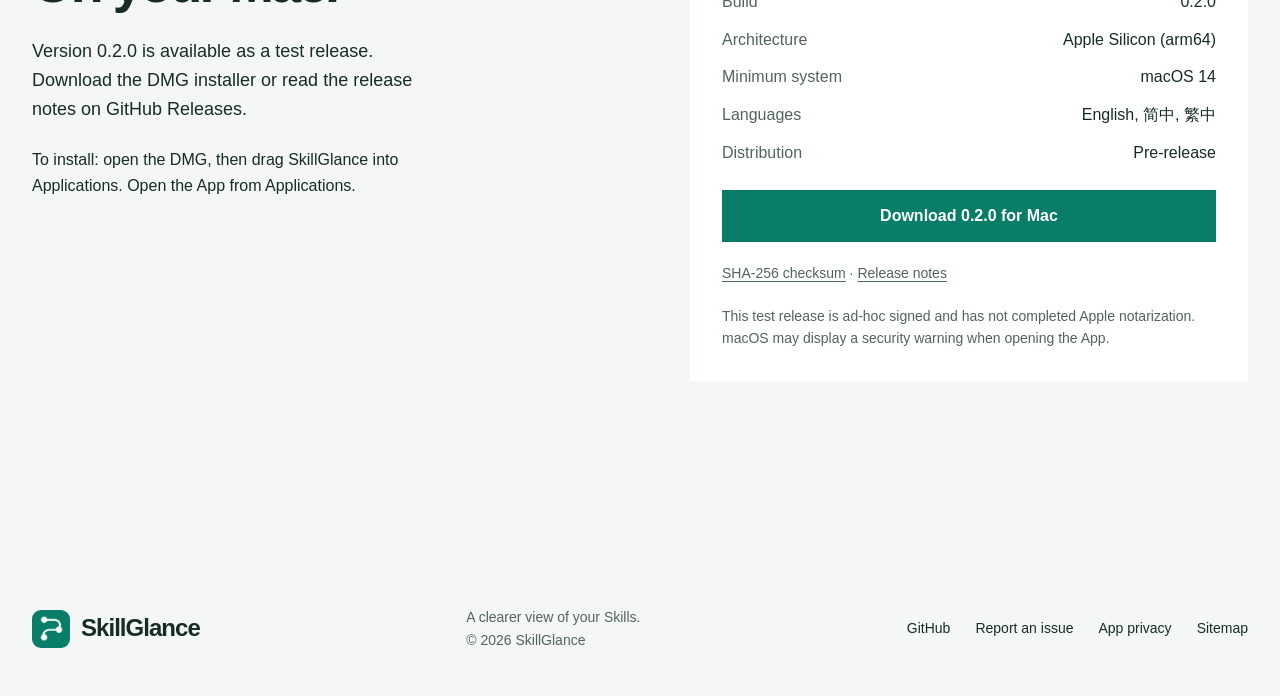
==== commit 75dfde74: "Improve multilingual search metadata and structured data" ====
--- a/site/index.html
+++ b/site/index.html
@@ -3,14 +3,29 @@
 <head>
   <meta charset="utf-8">
   <meta name="viewport" content="width=device-width, initial-scale=1">
-  <meta http-equiv="Content-Security-Policy" content="default-src 'none'; script-src 'self'; style-src 'self'; img-src 'self'; font-src 'self'; connect-src 'none'; object-src 'none'; base-uri 'none'; form-action 'none'">
+  <meta http-equiv="Content-Security-Policy" content="default-src 'none'; script-src 'self' 'sha256-Zkid75Z/LdxGMFJn13mX7qldo7Ud0NvNuOd1t4rs0TY='; style-src 'self'; img-src 'self'; font-src 'self'; connect-src 'none'; object-src 'none'; base-uri 'none'; form-action 'none'">
   <meta name="referrer" content="strict-origin-when-cross-origin">
   <meta name="color-scheme" content="light">
-  <title>SkillGlance: AI Skills usage for macOS</title>
-  <meta name="description" content="A native macOS menu bar app for Skills evidence across Codex, Claude Desktop Code, Claude Code, Gemini CLI, Cursor and Antigravity. Offline analysis with clear evidence limits.">
-  <meta property="og:title" content="SkillGlance: AI Skills usage for macOS">
-  <meta property="og:description" content="A native macOS menu bar app for Skills evidence across Codex, Claude Desktop Code, Claude Code, Gemini CLI, Cursor and Antigravity. Offline analysis with clear evidence limits.">
+  <meta name="robots" content="index,follow,max-image-preview:large">
+  <title>SkillGlance — AI Skills Usage Tracker for macOS</title>
+  <meta name="description" content="Track local AI Skills usage across Codex, Claude Code, Gemini CLI, Cursor and Antigravity on macOS. Offline statistics in English and Chinese.">
+  <meta property="og:title" content="SkillGlance — AI Skills Usage Tracker for macOS">
+  <meta property="og:description" content="Track local AI Skills usage across Codex, Claude Code, Gemini CLI, Cursor and Antigravity on macOS. Offline statistics in English and Chinese.">
   <meta property="og:type" content="website">
+  <meta property="og:site_name" content="SkillGlance">
+  <meta property="og:locale" content="en_US">
+  <meta property="og:locale:alternate" content="zh_TW">
+  <meta property="og:locale:alternate" content="zh_CN">
+  <meta property="og:image" content="https://simonsun1988.github.io/SkillGlance/assets/social-card.jpg">
+  <meta property="og:image:type" content="image/jpeg">
+  <meta property="og:image:width" content="1200">
+  <meta property="og:image:height" content="630">
+  <meta property="og:image:alt" content="SkillGlance: AI Skills usage statistics on your Mac, with local analysis.">
+  <meta name="twitter:card" content="summary_large_image">
+  <meta name="twitter:title" content="SkillGlance — AI Skills Usage Tracker for macOS">
+  <meta name="twitter:description" content="Track local AI Skills usage across Codex, Claude Code, Gemini CLI, Cursor and Antigravity on macOS. Offline statistics in English and Chinese.">
+  <meta name="twitter:image" content="https://simonsun1988.github.io/SkillGlance/assets/social-card.jpg">
+  <meta name="twitter:image:alt" content="SkillGlance: AI Skills usage statistics on your Mac, with local analysis.">
   <meta property="og:url" content="https://simonsun1988.github.io/SkillGlance/">
   <link rel="canonical" href="https://simonsun1988.github.io/SkillGlance/">
   <link rel="alternate" hreflang="en" href="https://simonsun1988.github.io/SkillGlance/">
@@ -20,6 +35,7 @@
   <link rel="icon" type="image/png" href="assets/mark.png">
   <link rel="stylesheet" href="assets/site.css">
   <script src="assets/site.js" defer></script>
+  <script type="application/ld+json">{"@context":"https://schema.org","@graph":[{"@type":"WebPage","@id":"https://simonsun1988.github.io/SkillGlance/#webpage","url":"https://simonsun1988.github.io/SkillGlance/","name":"SkillGlance — AI Skills Usage Tracker for macOS","description":"Track local AI Skills usage across Codex, Claude Code, Gemini CLI, Cursor and Antigravity on macOS. Offline statistics in English and Chinese.","inLanguage":"en","mainEntity":{"@id":"https://simonsun1988.github.io/SkillGlance/#app"}},{"@type":"SoftwareApplication","@id":"https://simonsun1988.github.io/SkillGlance/#app","name":"SkillGlance","url":"https://simonsun1988.github.io/SkillGlance/","description":"Track local AI Skills usage across Codex, Claude Code, Gemini CLI, Cursor and Antigravity on macOS. Offline statistics in English and Chinese.","softwareVersion":"0.2.0","operatingSystem":"macOS 14 or later","processorRequirements":"Apple Silicon (arm64)","applicationCategory":"DeveloperApplication","inLanguage":["en","zh-Hans","zh-Hant"],"downloadUrl":"https://github.com/SimonSun1988/SkillGlance/releases/download/v0.2.0/SkillGlance-0.2.0-arm64.dmg","releaseNotes":"https://github.com/SimonSun1988/SkillGlance/releases/tag/v0.2.0","image":"https://simonsun1988.github.io/SkillGlance/assets/social-card.jpg","sameAs":"https://github.com/SimonSun1988/SkillGlance"}]}</script>
 </head>
 <body>
 <a class="skip-link" href="#main">Skip to content</a>
@@ -33,13 +49,13 @@
 <main id="main">
   <section class="hero wrap" aria-labelledby="hero-title">
     <div class="hero-copy">
-      <h1 id="hero-title"><span class="title-line">Your skills.</span><span class="title-line">In clear view.</span></h1>
-      <p>A macOS menu bar app that brings local Skills evidence from six AI tools into one view.</p>
+      <h1 id="hero-title"><span class="title-line">Skills usage.</span><span class="title-line">In clear view.</span></h1>
+      <p>SkillGlance is a macOS menu bar app for local AI Skills usage statistics across six AI tools.</p>
       <div class="hero-actions"><a class="button" href="#download">Download for Mac</a><a class="text-link" href="https://github.com/SimonSun1988/SkillGlance">View source</a></div>
       <p class="compatibility">For Apple Silicon. Requires macOS 14 or later.</p>
     </div>
     <figure class="hero-visual">
-      <div data-ui id="usage-preview" data-calls-label="Calls" data-reads-label="Confirmed reads" data-unknown-label="Unknown reads" data-default-note="Unknown reads are recorded requests without a confirmed result. They are not confirmed reads or confirmed active chats." data-antigravity-note="Antigravity: read requests only. Full transcripts expose no result IDs; these requests remain unknown and do not count as confirmed reads or confirmed active chats.">
+      <div data-ui data-nosnippet id="usage-preview" data-calls-label="Calls" data-reads-label="Confirmed reads" data-unknown-label="Unknown reads" data-default-note="Unknown reads are recorded requests without a confirmed result. They are not confirmed reads or confirmed active chats." data-antigravity-note="Antigravity: read requests only. Full transcripts expose no result IDs; these requests remain unknown and do not count as confirmed reads or confirmed active chats.">
         <div class="ui-top"><span class="ui-brand"><img src="assets/mark.png" width="20" height="20" alt="" class="ui-logo">SkillGlance</span><span class="ui-time">Example data</span></div>
         <div class="ui-content">
           <div class="detail-heading"><div class="ui-title">All Skills</div><span class="ui-time">Last 90 days</span></div>
@@ -56,7 +72,7 @@
   </section>
   <section class="glance section wrap" id="features" aria-labelledby="glance-title">
     <div class="menu-stage">
-      <div class="menu-preview" data-ui>
+      <div class="menu-preview" data-ui data-nosnippet>
         <div class="menu-title"><span class="ui-brand"><img src="assets/mark.png" width="20" height="20" alt="" class="ui-logo">SkillGlance</span><span class="ui-time">Example data</span></div>
         <div class="ui-stats"><div><span>Calls</span><strong>21</strong></div><div><span>Reads</span><strong>55</strong></div><div><span>Unknown reads</span><strong>6</strong></div></div>
         <div class="menu-status"><span>Last 90 days</span><span>Chats</span></div>
@@ -69,7 +85,7 @@
   <section class="evidence section wrap" id="evidence" aria-labelledby="evidence-title">
     <div class="section-copy"><h2 id="evidence-title">Behind every count,<br>a source.</h2><p>A name in a conversation is not proof of use. SkillGlance preserves explicit calls, confirmed reads and requests whose result is unknown.</p><ul class="evidence-notes"><li>Keep success, failure and unknown results visible. A recorded request is not proof that content was loaded.</li><li>Filter by tool, project, worktree or period without changing the underlying record.</li><li>Mark important Skills as protected. Removal suggestions require a full 90-day observation period and complete evidence.</li></ul></div>
     <div class="evidence-stage">
-      <div data-ui>
+      <div data-ui data-nosnippet>
         <div class="ui-top"><span class="ui-brand">Skill details</span><span class="ui-time">Example data</span></div>
         <div class="ui-content">
           <div class="detail-heading"><strong class="ui-title">frontend-design</strong><span class="star" role="img" aria-label="Important Skill"><svg viewBox="0 0 24 24" width="22" height="22" aria-hidden="true"><path d="m12 2 3 6.5 7 .9-5.1 5 .9 7-5.8-3.2L6.2 21l.9-6.6L2 9.4l7-.9Z" fill="currentColor"/></svg></span></div>
@@ -86,7 +102,7 @@
   <section class="privacy" id="privacy" aria-labelledby="privacy-title">
     <div class="privacy-inner wrap">
       <div class="section-copy"><h2 id="privacy-title">Your Mac.<br>Your records.</h2><p>The App reads local records and keeps its analysis on your Mac. No account, telemetry or upload. No hooks or tool configuration changes.</p><div class="privacy-facts"><p><strong>Local storage</strong>Stores event summaries, source locations and result states, not full conversations or tool output.</p><p><strong>You stay in control</strong>Choose project scan folders. The App suggests what to review; it does not delete Skills.</p></div></div>
-      <div data-ui class="sources-preview">
+      <div data-ui data-nosnippet class="sources-preview">
         <div class="ui-top"><span class="ui-brand">Data sources</span><span class="ui-time">Example data</span></div>
         <div class="ui-content">
           <div class="ui-subtitle">Six sources, with different evidence limits</div>
@@ -97,12 +113,12 @@
       </div>
     </div>
   </section>
-  <section class="faq section wrap" id="questions" aria-labelledby="faq-title"><div class="faq-intro"><h2 id="faq-title">Good to know</h2><p>What the App can see, what it counts, and what it leaves to you.</p></div><div class="faq-list"><details open><summary>Which AI tools are supported?</summary><p>Codex, Claude Desktop Code, Claude Code (CLI family), Gemini CLI, Cursor and Antigravity. Coverage depends on locally readable records and supported formats. Claude general chat is outside this scope.</p></details><details><summary>Does it count Skills I select myself?</summary><p>Yes. Both user-selected and AI-selected Skills count when a call or content load can be confirmed. Mentioning a Skill name alone does not count as successful use.</p></details><details><summary>Why are calls and reads separate?</summary><p>They describe different evidence. A Skill call can also load instructions, while a direct content load may have no separate call. Adding the two can double-count the same activity.</p></details><details><summary>What can Antigravity evidence confirm?</summary><p>Only explicit Skill-file read requests in full transcripts. These records do not provide paired call or result IDs, so outcomes stay unknown. They do not increase confirmed-read or confirmed-active-chat counts; the App does not infer full success statistics.</p></details><details><summary>Are all Cursor versions supported?</summary><p>Cursor support covers a verified internal SQLite format (v3 records and read_file_v2). Success, error and unknown results stay separate. Unrecognized versions, missing records or inaccessible databases mean incomplete evidence, not zero usage.</p></details><details><summary>Will SkillGlance delete my Skills?</summary><p>No. The current version provides suggestions and Finder navigation. A candidate needs a full 90-day observation period and complete evidence. Important and managed Skills remain protected.</p></details><details><summary>What stays on my Mac?</summary><p>Event summaries, source locations, scan progress, project folders and important flags. The App does not store complete conversations or tool output, and does not upload your records.</p></details><details><summary>Which Macs and languages does it support?</summary><p>The current build targets Apple Silicon and declares macOS 14 as the minimum. It has only been tested on the development Mac running macOS 27.0.1. The App includes English, Simplified Chinese and Traditional Chinese, selected through macOS language preferences.</p></details><details><summary>How do I install the App?</summary><p>Open the DMG, drag SkillGlance into Applications, then open it from Applications. Version 0.2.0 is an ad-hoc signed test release and has not completed Apple notarization.</p></details></div></section>
+  <section class="faq section wrap" id="questions" aria-labelledby="faq-title"><div class="faq-intro"><h2 id="faq-title">Good to know</h2><p>What the App can see, what it counts, and what it leaves to you.</p></div><div class="faq-list"><details open><summary>What is SkillGlance?</summary><p>SkillGlance is a macOS menu bar app that summarizes local AI Skills usage across six tools. It separates explicit calls, confirmed file reads and requests with unknown results, while keeping records on your Mac.</p></details><details><summary>Which AI tools are supported?</summary><p>Codex, Claude Desktop Code, Claude Code (CLI family), Gemini CLI, Cursor and Antigravity. Coverage depends on locally readable records and supported formats. Claude general chat is outside this scope.</p></details><details><summary>Does it count Skills I select myself?</summary><p>Yes. Both user-selected and AI-selected Skills count when a call or content load can be confirmed. Mentioning a Skill name alone does not count as successful use.</p></details><details><summary>Why are calls and reads separate?</summary><p>They describe different evidence. A Skill call can also load instructions, while a direct content load may have no separate call. Adding the two can double-count the same activity.</p></details><details><summary>What can Antigravity evidence confirm?</summary><p>Only explicit Skill-file read requests in full transcripts. These records do not provide paired call or result IDs, so outcomes stay unknown. They do not increase confirmed-read or confirmed-active-chat counts; the App does not infer full success statistics.</p></details><details><summary>Are all Cursor versions supported?</summary><p>Cursor support covers a verified internal SQLite format (v3 records and read_file_v2). Success, error and unknown results stay separate. Unrecognized versions, missing records or inaccessible databases mean incomplete evidence, not zero usage.</p></details><details><summary>Will SkillGlance delete my Skills?</summary><p>No. The current version provides suggestions and Finder navigation. A candidate needs a full 90-day observation period and complete evidence. Important and managed Skills remain protected.</p></details><details><summary>What stays on my Mac?</summary><p>Event summaries, source locations, scan progress, project folders and important flags. The App does not store complete conversations or tool output, and does not upload your records.</p></details><details><summary>Which Macs and languages does it support?</summary><p>The current build targets Apple Silicon and declares macOS 14 as the minimum. It has only been tested on the development Mac running macOS 27.0.1. The App includes English, Simplified Chinese and Traditional Chinese, selected through macOS language preferences.</p></details><details><summary>How do I install the App?</summary><p>Open the DMG, drag SkillGlance into Applications, then open it from Applications. Version 0.2.0 is an ad-hoc signed test release and has not completed Apple notarization.</p></details></div></section>
   <section class="download section wrap" id="download" aria-labelledby="download-heading">
     <div class="download-copy"><h2 id="download-heading">Take a closer look.<br>On your Mac.</h2><p>Version 0.2.0 is available as a test release. Download the DMG installer or read the release notes on GitHub Releases.</p><p class="install-note">To install: open the DMG, then drag SkillGlance into Applications. Open the App from Applications.</p></div>
     <div class="download-info"><div class="download-title"><span class="brand"><span class="brand-icon"><img src="assets/mark.png" width="27" height="27" alt=""></span>SkillGlance</span></div><dl><div><dt>Build</dt><dd>0.2.0</dd></div><div><dt>Architecture</dt><dd>Apple Silicon (arm64)</dd></div><div><dt>Minimum system</dt><dd>macOS 14</dd></div><div><dt>Languages</dt><dd>English, 简中, 繁中</dd></div><div><dt>Distribution</dt><dd>Pre-release</dd></div></dl><a class="button" href="https://github.com/SimonSun1988/SkillGlance/releases/download/v0.2.0/SkillGlance-0.2.0-arm64.dmg">Download 0.2.0 for Mac</a><p class="release-note"><a href="https://github.com/SimonSun1988/SkillGlance/releases/download/v0.2.0/SkillGlance-0.2.0-arm64.dmg.sha256">SHA-256 checksum</a> · <a href="https://github.com/SimonSun1988/SkillGlance/releases/tag/v0.2.0">Release notes</a></p><p class="release-note">This test release is ad-hoc signed and has not completed Apple notarization. macOS may display a security warning when opening the App.</p></div>
   </section>
 </main>
-<footer class="site-footer wrap"><a class="brand" href="#main"><span class="brand-icon"><img src="assets/mark.png" width="27" height="27" alt=""></span>SkillGlance</a><p>A clearer view of your Skills.<br>© 2026 SkillGlance</p><nav class="footer-links" aria-label="Project"><a href="https://github.com/SimonSun1988/SkillGlance">GitHub</a><a href="https://github.com/SimonSun1988/SkillGlance/issues">Report an issue</a><a href="#privacy">App privacy</a></nav></footer>
+<footer class="site-footer wrap"><a class="brand" href="#main"><span class="brand-icon"><img src="assets/mark.png" width="27" height="27" alt=""></span>SkillGlance</a><p>A clearer view of your Skills.<br>© 2026 SkillGlance</p><nav class="footer-links" aria-label="Project"><a href="https://github.com/SimonSun1988/SkillGlance">GitHub</a><a href="https://github.com/SimonSun1988/SkillGlance/issues">Report an issue</a><a href="#privacy">App privacy</a><a href="sitemap.xml">Sitemap</a></nav></footer>
 </body>
 </html>
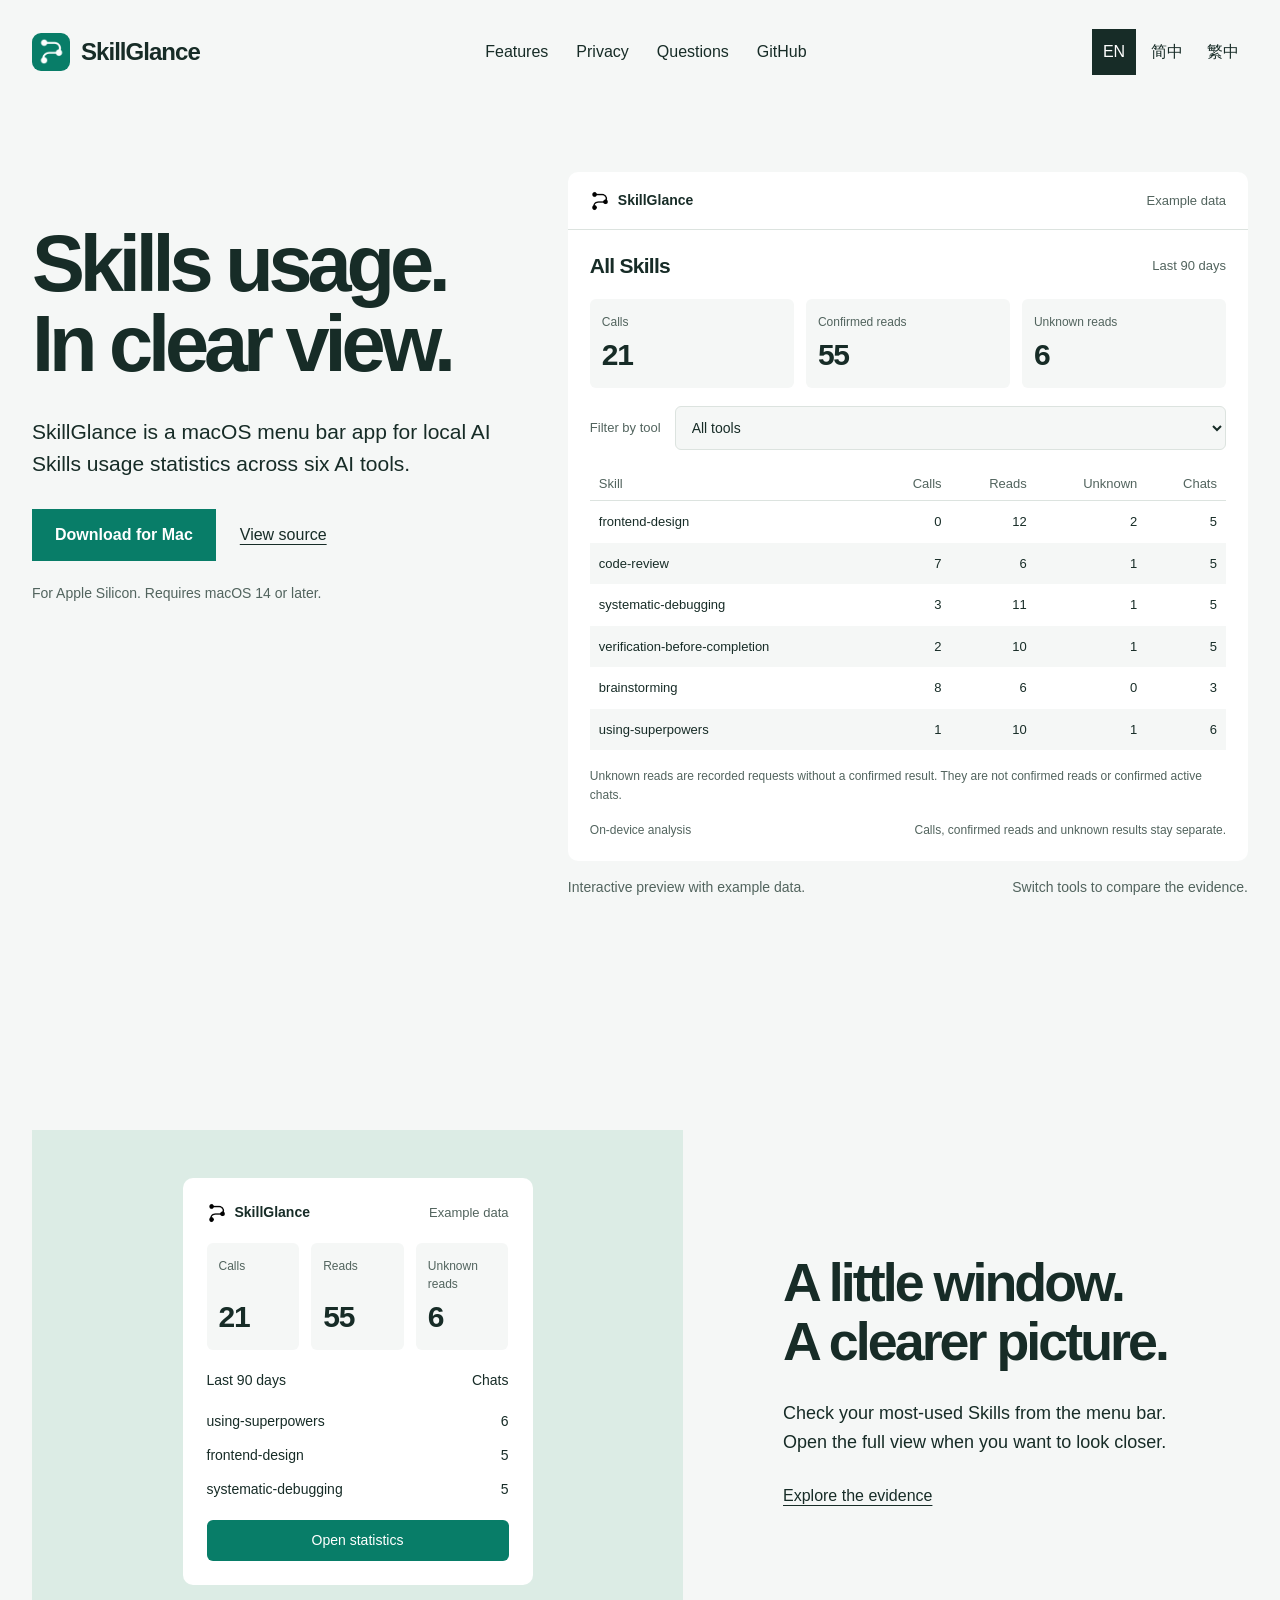
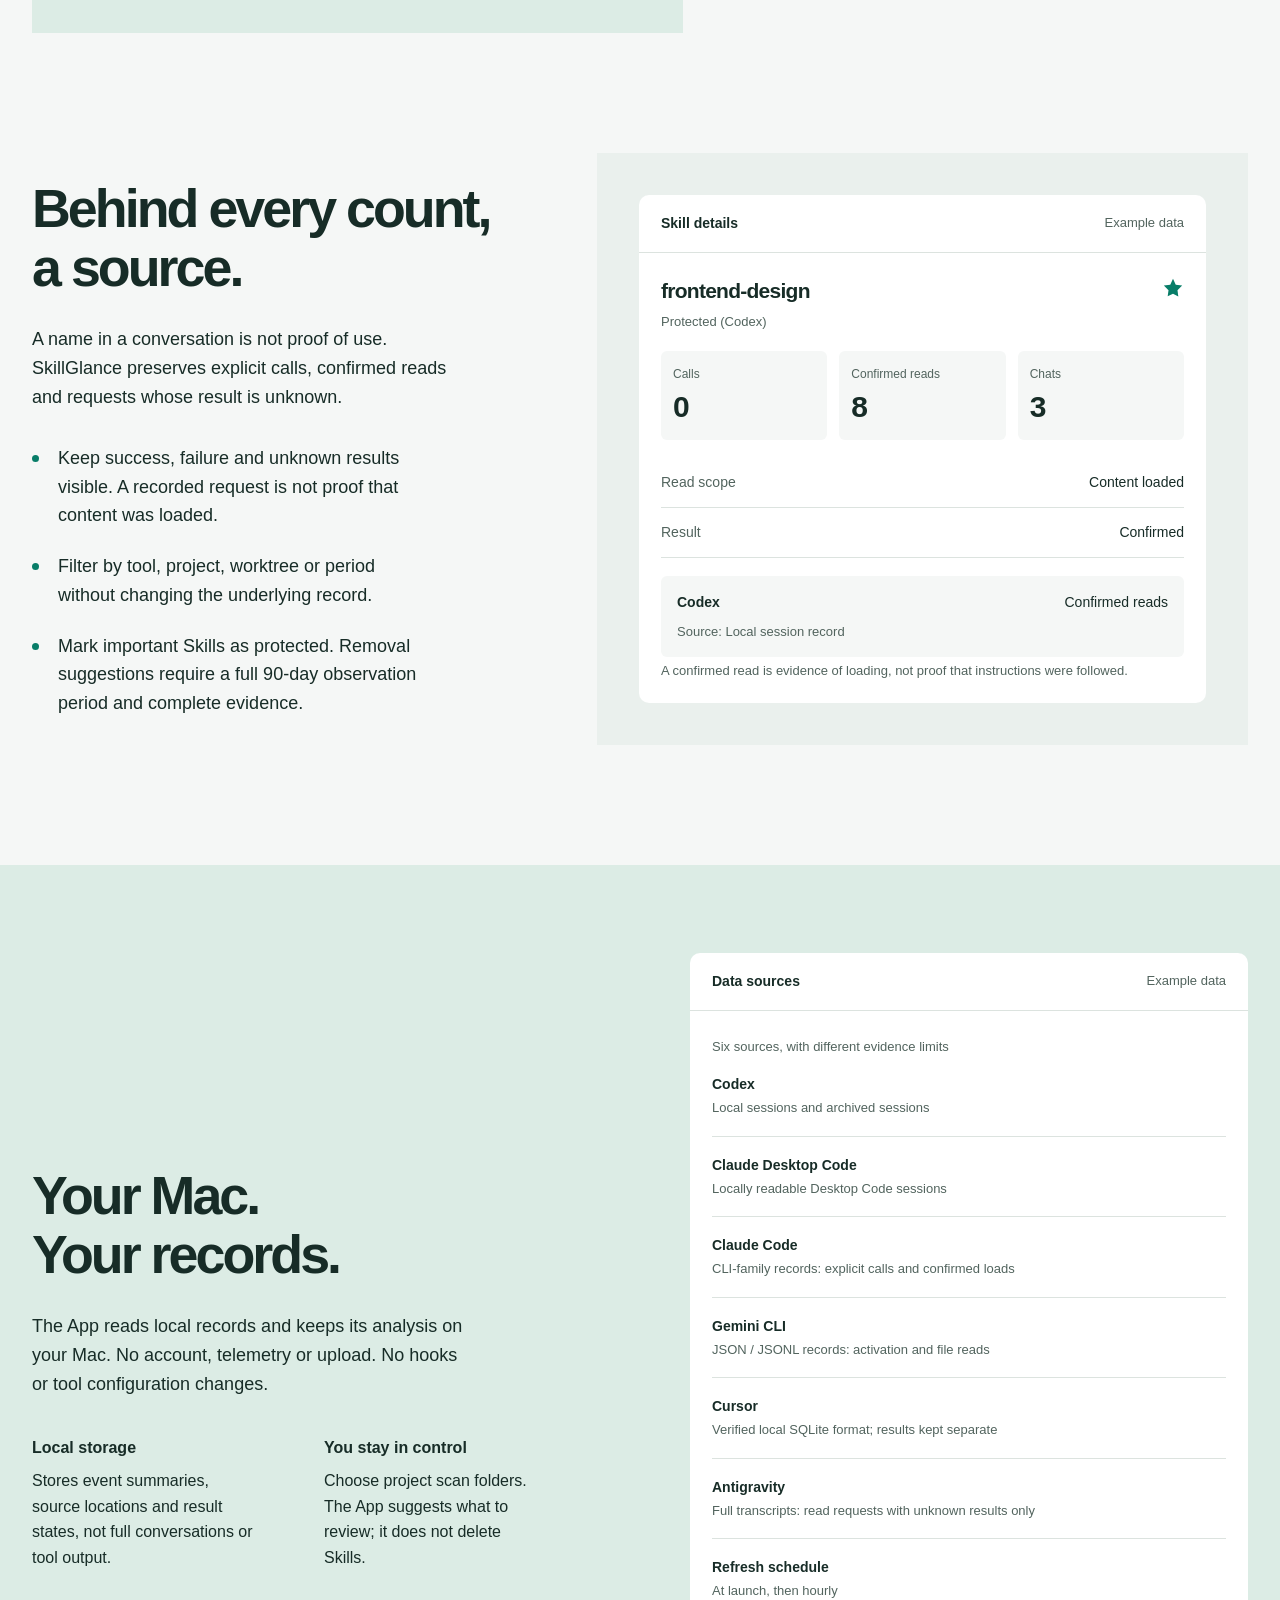
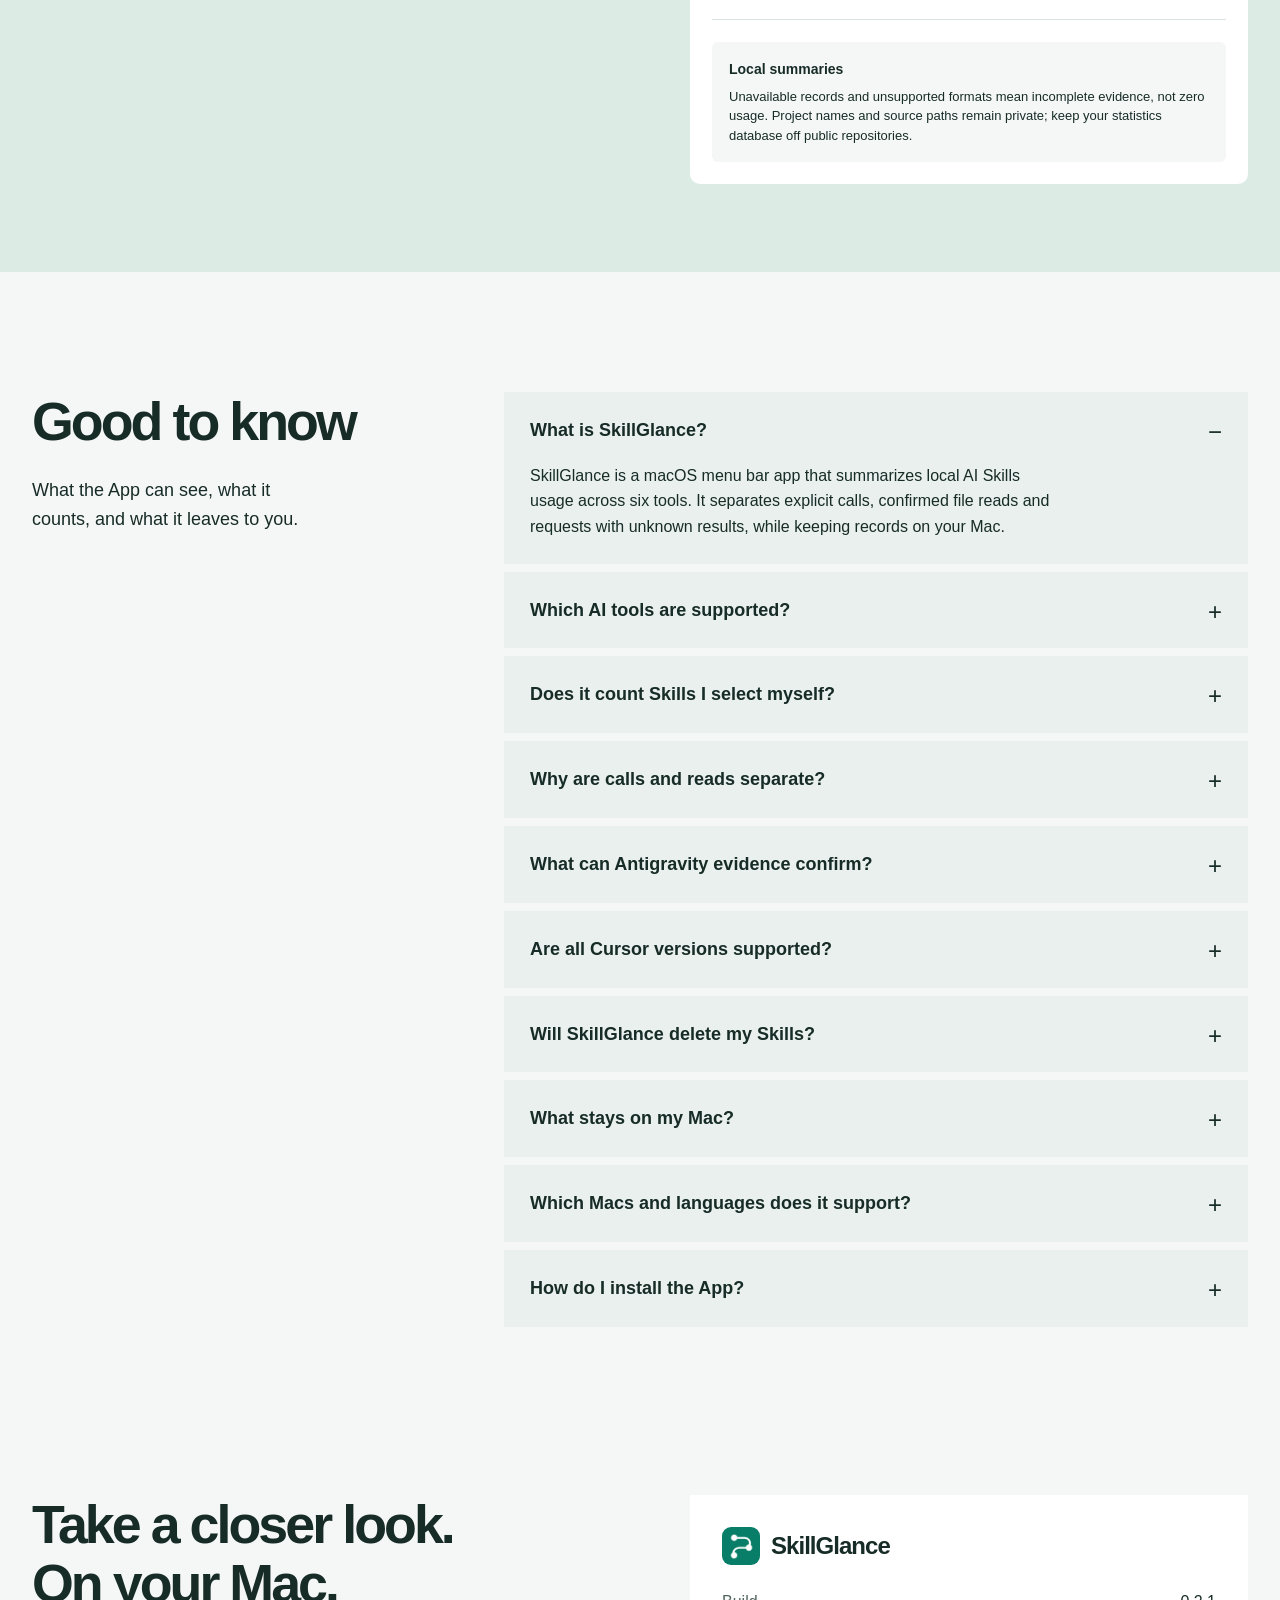
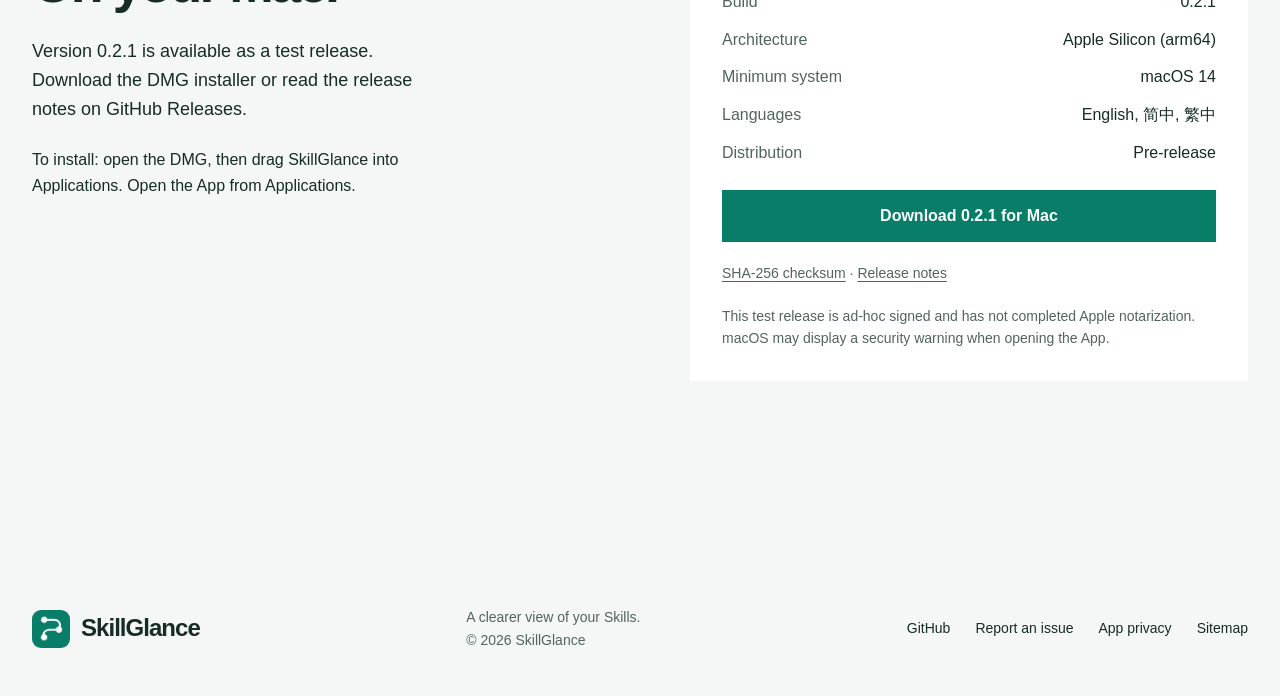
==== commit 246ff006: "Point README and website to the 0.2.1 release The 0.2.1 release files are now on GitHub.  - Change t" ====
--- a/site/index.html
+++ b/site/index.html
@@ -3,7 +3,7 @@
 <head>
   <meta charset="utf-8">
   <meta name="viewport" content="width=device-width, initial-scale=1">
-  <meta http-equiv="Content-Security-Policy" content="default-src 'none'; script-src 'self' 'sha256-Zkid75Z/LdxGMFJn13mX7qldo7Ud0NvNuOd1t4rs0TY='; style-src 'self'; img-src 'self'; font-src 'self'; connect-src 'none'; object-src 'none'; base-uri 'none'; form-action 'none'">
+  <meta http-equiv="Content-Security-Policy" content="default-src 'none'; script-src 'self' 'sha256-DY4Q34if8ImWd8f/1ilFf81mUFZQj0RFkNWU62sGVUM='; style-src 'self'; img-src 'self'; font-src 'self'; connect-src 'none'; object-src 'none'; base-uri 'none'; form-action 'none'">
   <meta name="referrer" content="strict-origin-when-cross-origin">
   <meta name="color-scheme" content="light">
   <meta name="robots" content="index,follow,max-image-preview:large">
@@ -35,7 +35,7 @@
   <link rel="icon" type="image/png" href="assets/mark.png">
   <link rel="stylesheet" href="assets/site.css">
   <script src="assets/site.js" defer></script>
-  <script type="application/ld+json">{"@context":"https://schema.org","@graph":[{"@type":"WebPage","@id":"https://simonsun1988.github.io/SkillGlance/#webpage","url":"https://simonsun1988.github.io/SkillGlance/","name":"SkillGlance — AI Skills Usage Tracker for macOS","description":"Track local AI Skills usage across Codex, Claude Code, Gemini CLI, Cursor and Antigravity on macOS. Offline statistics in English and Chinese.","inLanguage":"en","mainEntity":{"@id":"https://simonsun1988.github.io/SkillGlance/#app"}},{"@type":"SoftwareApplication","@id":"https://simonsun1988.github.io/SkillGlance/#app","name":"SkillGlance","url":"https://simonsun1988.github.io/SkillGlance/","description":"Track local AI Skills usage across Codex, Claude Code, Gemini CLI, Cursor and Antigravity on macOS. Offline statistics in English and Chinese.","softwareVersion":"0.2.0","operatingSystem":"macOS 14 or later","processorRequirements":"Apple Silicon (arm64)","applicationCategory":"DeveloperApplication","inLanguage":["en","zh-Hans","zh-Hant"],"downloadUrl":"https://github.com/SimonSun1988/SkillGlance/releases/download/v0.2.0/SkillGlance-0.2.0-arm64.dmg","releaseNotes":"https://github.com/SimonSun1988/SkillGlance/releases/tag/v0.2.0","image":"https://simonsun1988.github.io/SkillGlance/assets/social-card.jpg","sameAs":"https://github.com/SimonSun1988/SkillGlance"}]}</script>
+  <script type="application/ld+json">{"@context":"https://schema.org","@graph":[{"@type":"WebPage","@id":"https://simonsun1988.github.io/SkillGlance/#webpage","url":"https://simonsun1988.github.io/SkillGlance/","name":"SkillGlance — AI Skills Usage Tracker for macOS","description":"Track local AI Skills usage across Codex, Claude Code, Gemini CLI, Cursor and Antigravity on macOS. Offline statistics in English and Chinese.","inLanguage":"en","mainEntity":{"@id":"https://simonsun1988.github.io/SkillGlance/#app"}},{"@type":"SoftwareApplication","@id":"https://simonsun1988.github.io/SkillGlance/#app","name":"SkillGlance","url":"https://simonsun1988.github.io/SkillGlance/","description":"Track local AI Skills usage across Codex, Claude Code, Gemini CLI, Cursor and Antigravity on macOS. Offline statistics in English and Chinese.","softwareVersion":"0.2.1","operatingSystem":"macOS 14 or later","processorRequirements":"Apple Silicon (arm64)","applicationCategory":"DeveloperApplication","inLanguage":["en","zh-Hans","zh-Hant"],"downloadUrl":"https://github.com/SimonSun1988/SkillGlance/releases/download/v0.2.1/SkillGlance-0.2.1-arm64.dmg","releaseNotes":"https://github.com/SimonSun1988/SkillGlance/releases/tag/v0.2.1","image":"https://simonsun1988.github.io/SkillGlance/assets/social-card.jpg","sameAs":"https://github.com/SimonSun1988/SkillGlance"}]}</script>
 </head>
 <body>
 <a class="skip-link" href="#main">Skip to content</a>
@@ -113,10 +113,10 @@
       </div>
     </div>
   </section>
-  <section class="faq section wrap" id="questions" aria-labelledby="faq-title"><div class="faq-intro"><h2 id="faq-title">Good to know</h2><p>What the App can see, what it counts, and what it leaves to you.</p></div><div class="faq-list"><details open><summary>What is SkillGlance?</summary><p>SkillGlance is a macOS menu bar app that summarizes local AI Skills usage across six tools. It separates explicit calls, confirmed file reads and requests with unknown results, while keeping records on your Mac.</p></details><details><summary>Which AI tools are supported?</summary><p>Codex, Claude Desktop Code, Claude Code (CLI family), Gemini CLI, Cursor and Antigravity. Coverage depends on locally readable records and supported formats. Claude general chat is outside this scope.</p></details><details><summary>Does it count Skills I select myself?</summary><p>Yes. Both user-selected and AI-selected Skills count when a call or content load can be confirmed. Mentioning a Skill name alone does not count as successful use.</p></details><details><summary>Why are calls and reads separate?</summary><p>They describe different evidence. A Skill call can also load instructions, while a direct content load may have no separate call. Adding the two can double-count the same activity.</p></details><details><summary>What can Antigravity evidence confirm?</summary><p>Only explicit Skill-file read requests in full transcripts. These records do not provide paired call or result IDs, so outcomes stay unknown. They do not increase confirmed-read or confirmed-active-chat counts; the App does not infer full success statistics.</p></details><details><summary>Are all Cursor versions supported?</summary><p>Cursor support covers a verified internal SQLite format (v3 records and read_file_v2). Success, error and unknown results stay separate. Unrecognized versions, missing records or inaccessible databases mean incomplete evidence, not zero usage.</p></details><details><summary>Will SkillGlance delete my Skills?</summary><p>No. The current version provides suggestions and Finder navigation. A candidate needs a full 90-day observation period and complete evidence. Important and managed Skills remain protected.</p></details><details><summary>What stays on my Mac?</summary><p>Event summaries, source locations, scan progress, project folders and important flags. The App does not store complete conversations or tool output, and does not upload your records.</p></details><details><summary>Which Macs and languages does it support?</summary><p>The current build targets Apple Silicon and declares macOS 14 as the minimum. It has only been tested on the development Mac running macOS 27.0.1. The App includes English, Simplified Chinese and Traditional Chinese, selected through macOS language preferences.</p></details><details><summary>How do I install the App?</summary><p>Open the DMG, drag SkillGlance into Applications, then open it from Applications. Version 0.2.0 is an ad-hoc signed test release and has not completed Apple notarization.</p></details></div></section>
+  <section class="faq section wrap" id="questions" aria-labelledby="faq-title"><div class="faq-intro"><h2 id="faq-title">Good to know</h2><p>What the App can see, what it counts, and what it leaves to you.</p></div><div class="faq-list"><details open><summary>What is SkillGlance?</summary><p>SkillGlance is a macOS menu bar app that summarizes local AI Skills usage across six tools. It separates explicit calls, confirmed file reads and requests with unknown results, while keeping records on your Mac.</p></details><details><summary>Which AI tools are supported?</summary><p>Codex, Claude Desktop Code, Claude Code (CLI family), Gemini CLI, Cursor and Antigravity. Coverage depends on locally readable records and supported formats. Claude general chat is outside this scope.</p></details><details><summary>Does it count Skills I select myself?</summary><p>Yes. Both user-selected and AI-selected Skills count when a call or content load can be confirmed. Mentioning a Skill name alone does not count as successful use.</p></details><details><summary>Why are calls and reads separate?</summary><p>They describe different evidence. A Skill call can also load instructions, while a direct content load may have no separate call. Adding the two can double-count the same activity.</p></details><details><summary>What can Antigravity evidence confirm?</summary><p>Only explicit Skill-file read requests in full transcripts. These records do not provide paired call or result IDs, so outcomes stay unknown. They do not increase confirmed-read or confirmed-active-chat counts; the App does not infer full success statistics.</p></details><details><summary>Are all Cursor versions supported?</summary><p>Cursor support covers a verified internal SQLite format (v3 records and read_file_v2). Success, error and unknown results stay separate. Unrecognized versions, missing records or inaccessible databases mean incomplete evidence, not zero usage.</p></details><details><summary>Will SkillGlance delete my Skills?</summary><p>No. The current version provides suggestions and Finder navigation. A candidate needs a full 90-day observation period and complete evidence. Important and managed Skills remain protected.</p></details><details><summary>What stays on my Mac?</summary><p>Event summaries, source locations, scan progress, project folders and important flags. The App does not store complete conversations or tool output, and does not upload your records.</p></details><details><summary>Which Macs and languages does it support?</summary><p>The current build targets Apple Silicon and declares macOS 14 as the minimum. It has only been tested on the development Mac running macOS 27.0.1. The App includes English, Simplified Chinese and Traditional Chinese, selected through macOS language preferences.</p></details><details><summary>How do I install the App?</summary><p>Open the DMG, drag SkillGlance into Applications, then open it from Applications. Version 0.2.1 is an ad-hoc signed test release and has not completed Apple notarization.</p></details></div></section>
   <section class="download section wrap" id="download" aria-labelledby="download-heading">
-    <div class="download-copy"><h2 id="download-heading">Take a closer look.<br>On your Mac.</h2><p>Version 0.2.0 is available as a test release. Download the DMG installer or read the release notes on GitHub Releases.</p><p class="install-note">To install: open the DMG, then drag SkillGlance into Applications. Open the App from Applications.</p></div>
-    <div class="download-info"><div class="download-title"><span class="brand"><span class="brand-icon"><img src="assets/mark.png" width="27" height="27" alt=""></span>SkillGlance</span></div><dl><div><dt>Build</dt><dd>0.2.0</dd></div><div><dt>Architecture</dt><dd>Apple Silicon (arm64)</dd></div><div><dt>Minimum system</dt><dd>macOS 14</dd></div><div><dt>Languages</dt><dd>English, 简中, 繁中</dd></div><div><dt>Distribution</dt><dd>Pre-release</dd></div></dl><a class="button" href="https://github.com/SimonSun1988/SkillGlance/releases/download/v0.2.0/SkillGlance-0.2.0-arm64.dmg">Download 0.2.0 for Mac</a><p class="release-note"><a href="https://github.com/SimonSun1988/SkillGlance/releases/download/v0.2.0/SkillGlance-0.2.0-arm64.dmg.sha256">SHA-256 checksum</a> · <a href="https://github.com/SimonSun1988/SkillGlance/releases/tag/v0.2.0">Release notes</a></p><p class="release-note">This test release is ad-hoc signed and has not completed Apple notarization. macOS may display a security warning when opening the App.</p></div>
+    <div class="download-copy"><h2 id="download-heading">Take a closer look.<br>On your Mac.</h2><p>Version 0.2.1 is available as a test release. Download the DMG installer or read the release notes on GitHub Releases.</p><p class="install-note">To install: open the DMG, then drag SkillGlance into Applications. Open the App from Applications.</p></div>
+    <div class="download-info"><div class="download-title"><span class="brand"><span class="brand-icon"><img src="assets/mark.png" width="27" height="27" alt=""></span>SkillGlance</span></div><dl><div><dt>Build</dt><dd>0.2.1</dd></div><div><dt>Architecture</dt><dd>Apple Silicon (arm64)</dd></div><div><dt>Minimum system</dt><dd>macOS 14</dd></div><div><dt>Languages</dt><dd>English, 简中, 繁中</dd></div><div><dt>Distribution</dt><dd>Pre-release</dd></div></dl><a class="button" href="https://github.com/SimonSun1988/SkillGlance/releases/download/v0.2.1/SkillGlance-0.2.1-arm64.dmg">Download 0.2.1 for Mac</a><p class="release-note"><a href="https://github.com/SimonSun1988/SkillGlance/releases/download/v0.2.1/SkillGlance-0.2.1-arm64.dmg.sha256">SHA-256 checksum</a> · <a href="https://github.com/SimonSun1988/SkillGlance/releases/tag/v0.2.1">Release notes</a></p><p class="release-note">This test release is ad-hoc signed and has not completed Apple notarization. macOS may display a security warning when opening the App.</p></div>
   </section>
 </main>
 <footer class="site-footer wrap"><a class="brand" href="#main"><span class="brand-icon"><img src="assets/mark.png" width="27" height="27" alt=""></span>SkillGlance</a><p>A clearer view of your Skills.<br>© 2026 SkillGlance</p><nav class="footer-links" aria-label="Project"><a href="https://github.com/SimonSun1988/SkillGlance">GitHub</a><a href="https://github.com/SimonSun1988/SkillGlance/issues">Report an issue</a><a href="#privacy">App privacy</a><a href="sitemap.xml">Sitemap</a></nav></footer>
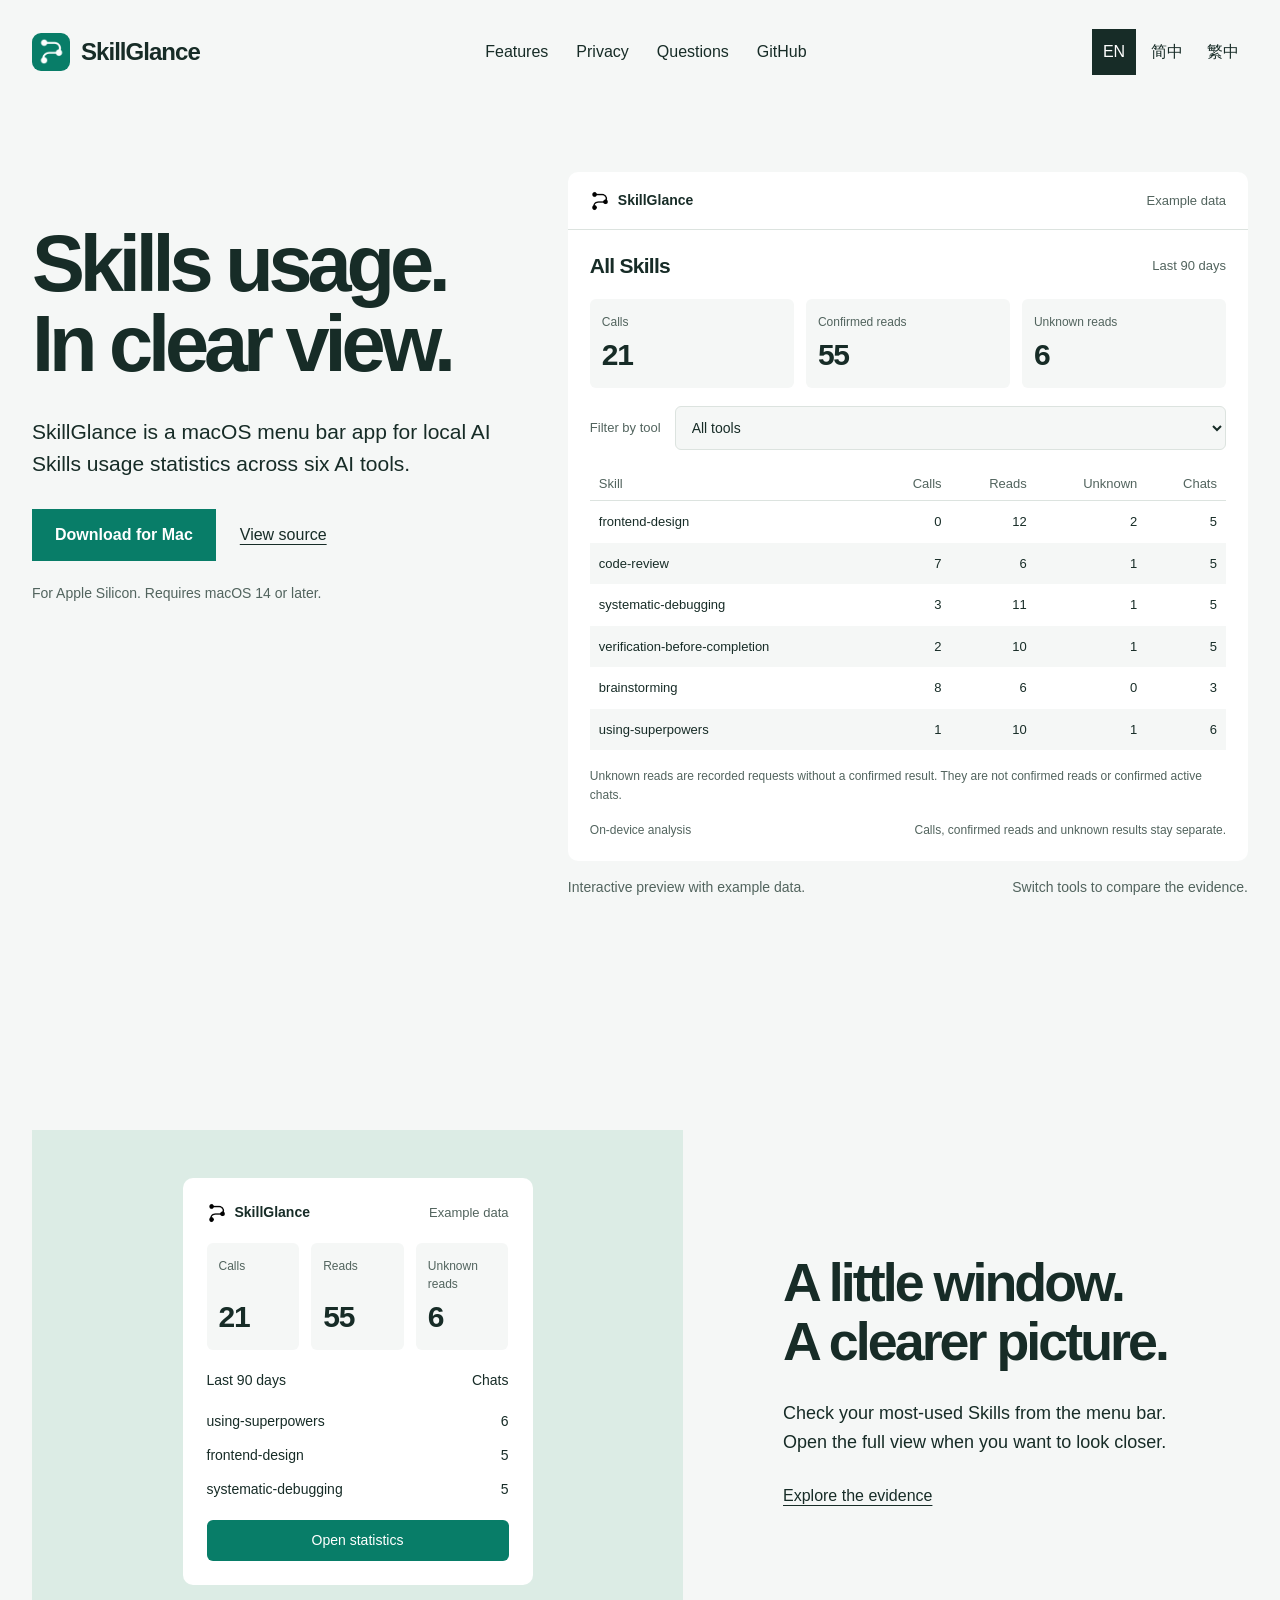
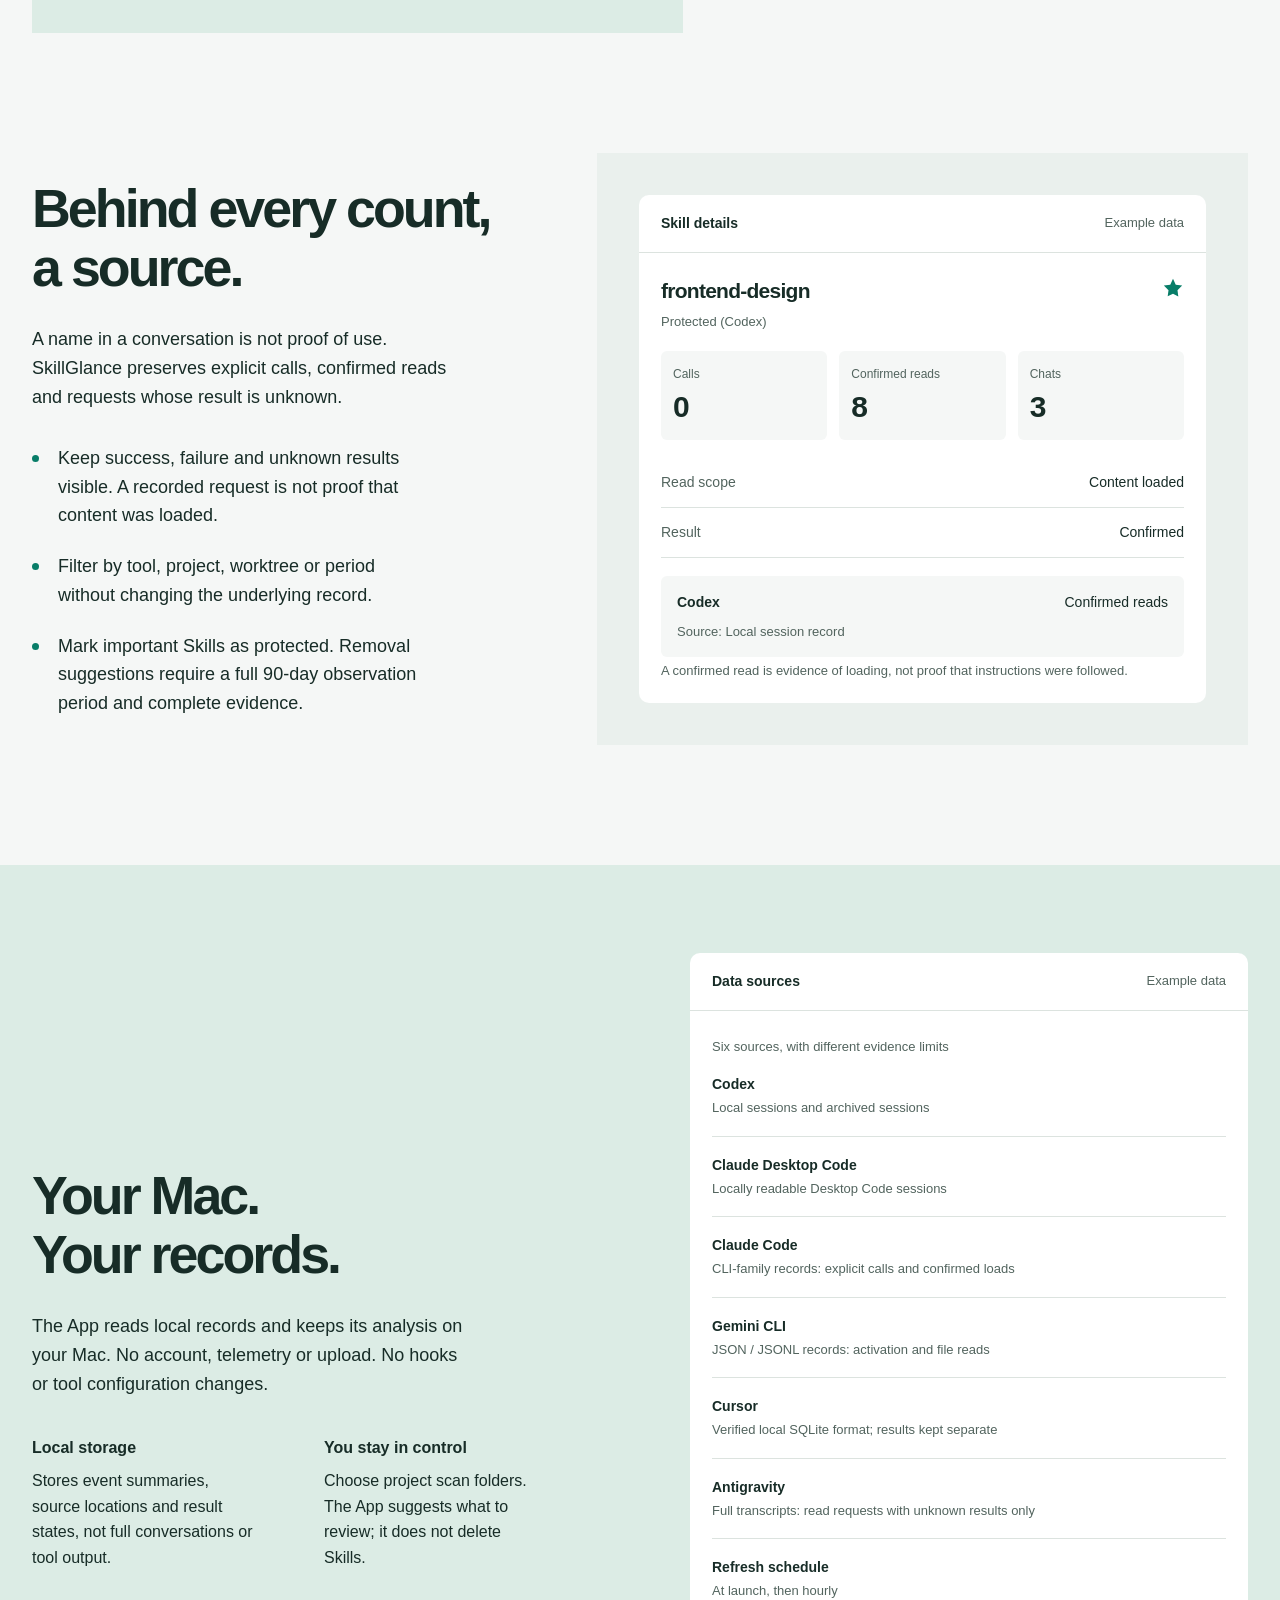
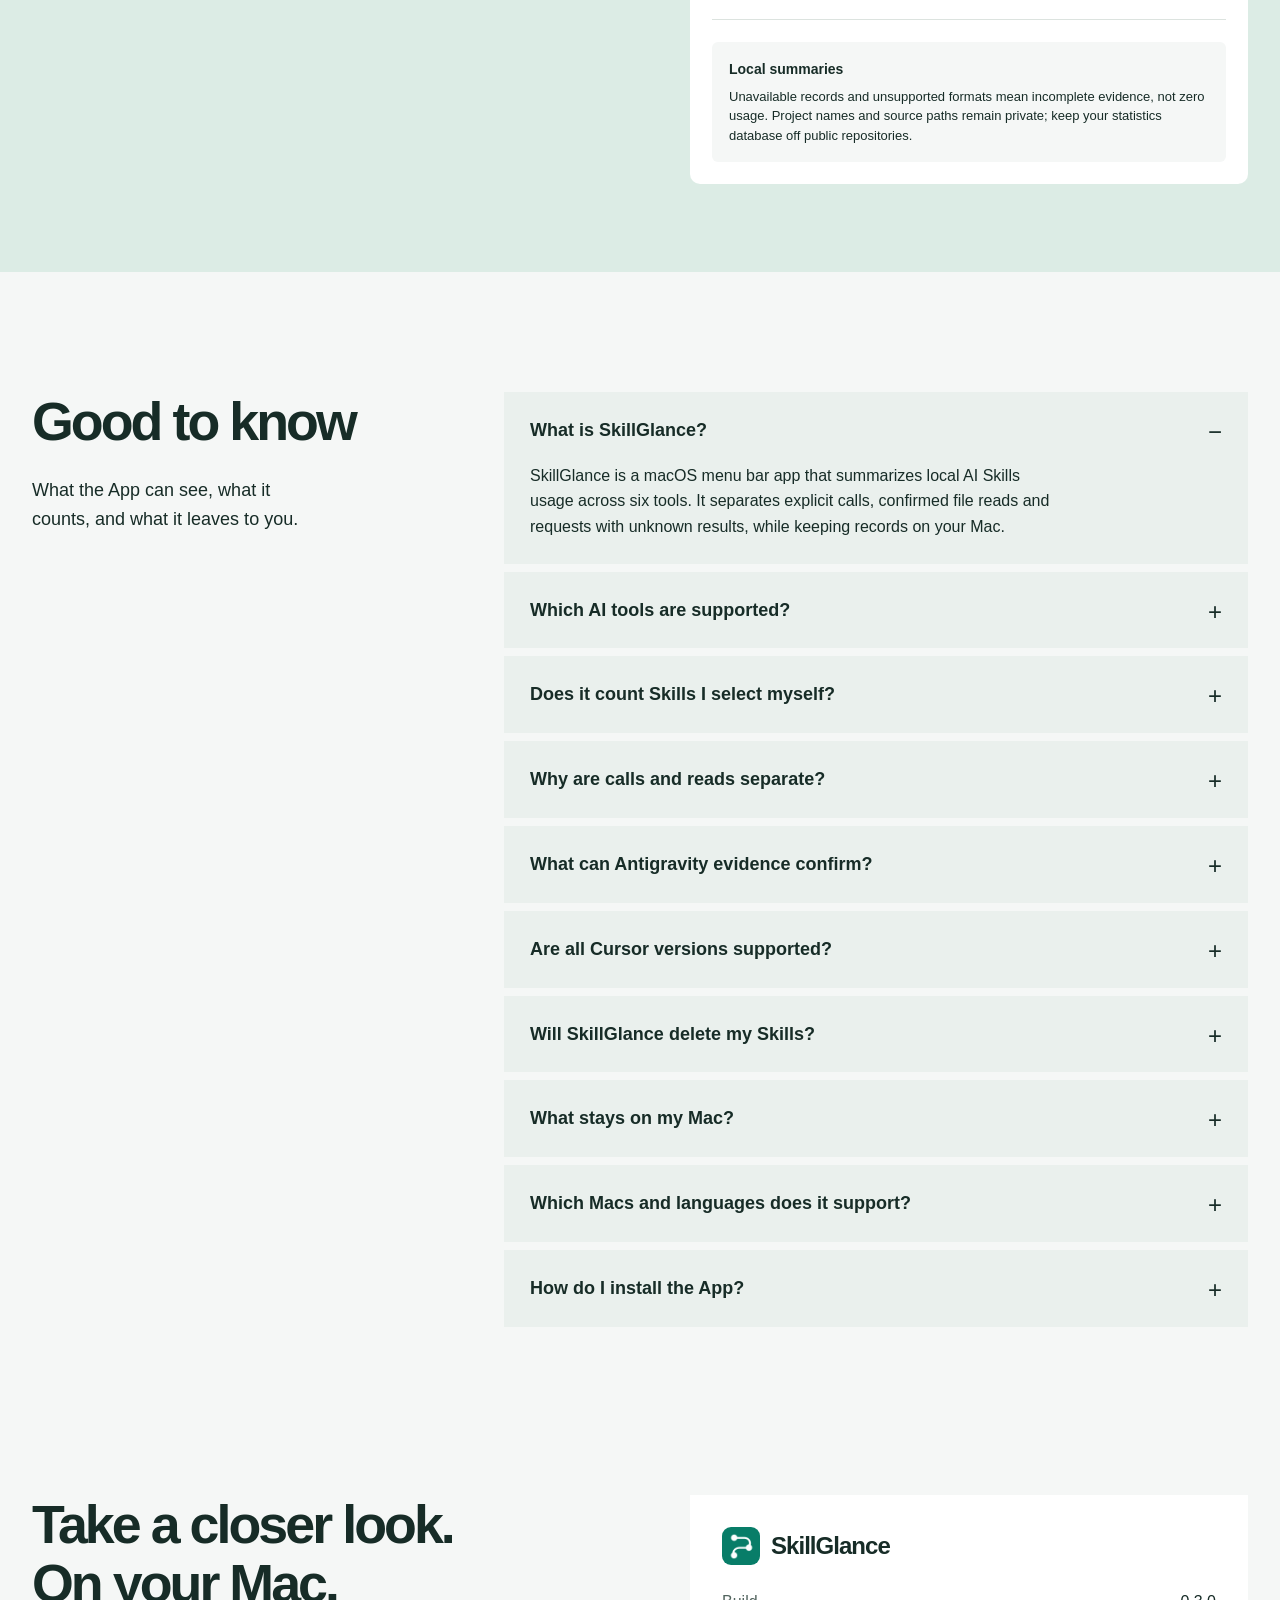
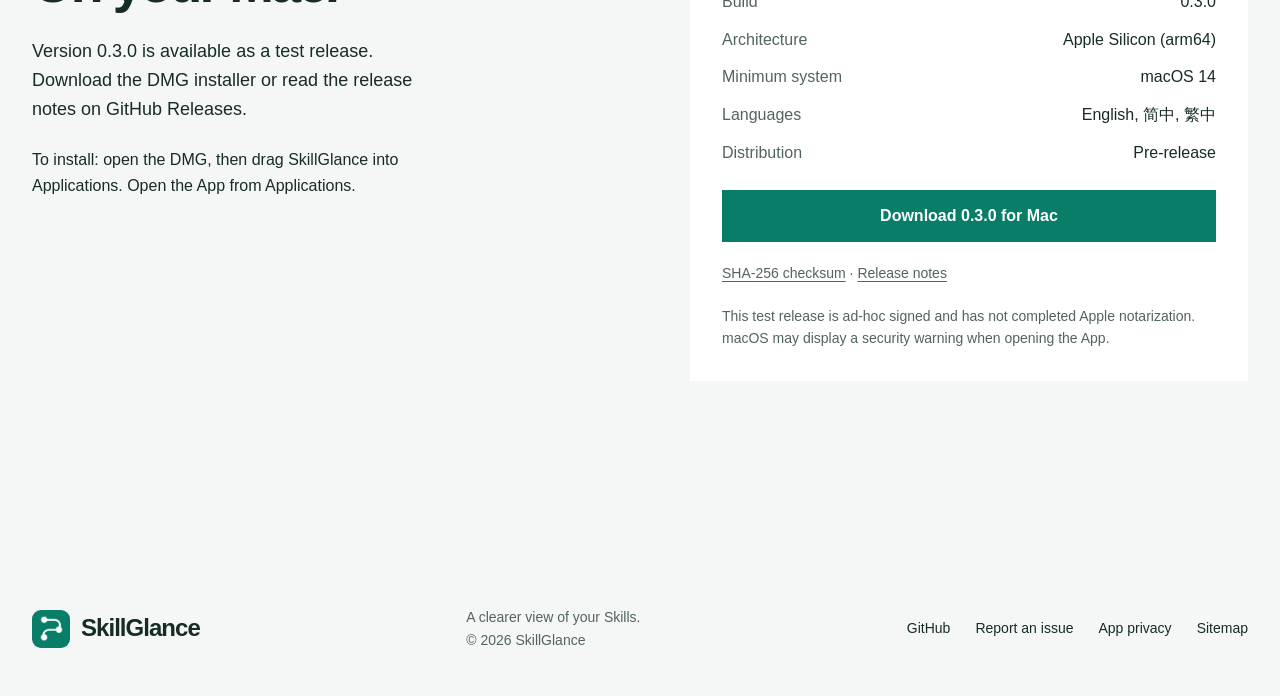
==== commit 3a485e3e: "Release 0.3.0 - Set the app version to 0.3.0, build 8. - Add the 0.3.0 changes to the changelog. - P" ====
--- a/site/index.html
+++ b/site/index.html
@@ -3,7 +3,7 @@
 <head>
   <meta charset="utf-8">
   <meta name="viewport" content="width=device-width, initial-scale=1">
-  <meta http-equiv="Content-Security-Policy" content="default-src 'none'; script-src 'self' 'sha256-DY4Q34if8ImWd8f/1ilFf81mUFZQj0RFkNWU62sGVUM='; style-src 'self'; img-src 'self'; font-src 'self'; connect-src 'none'; object-src 'none'; base-uri 'none'; form-action 'none'">
+  <meta http-equiv="Content-Security-Policy" content="default-src 'none'; script-src 'self' 'sha256-BKOVx1LmNtsV3+Hao/WbIFoDSyocXuyFRpUiSl8IoNE='; style-src 'self'; img-src 'self'; font-src 'self'; connect-src 'none'; object-src 'none'; base-uri 'none'; form-action 'none'">
   <meta name="referrer" content="strict-origin-when-cross-origin">
   <meta name="color-scheme" content="light">
   <meta name="robots" content="index,follow,max-image-preview:large">
@@ -35,7 +35,7 @@
   <link rel="icon" type="image/png" href="assets/mark.png">
   <link rel="stylesheet" href="assets/site.css">
   <script src="assets/site.js" defer></script>
-  <script type="application/ld+json">{"@context":"https://schema.org","@graph":[{"@type":"WebPage","@id":"https://simonsun1988.github.io/SkillGlance/#webpage","url":"https://simonsun1988.github.io/SkillGlance/","name":"SkillGlance — AI Skills Usage Tracker for macOS","description":"Track local AI Skills usage across Codex, Claude Code, Gemini CLI, Cursor and Antigravity on macOS. Offline statistics in English and Chinese.","inLanguage":"en","mainEntity":{"@id":"https://simonsun1988.github.io/SkillGlance/#app"}},{"@type":"SoftwareApplication","@id":"https://simonsun1988.github.io/SkillGlance/#app","name":"SkillGlance","url":"https://simonsun1988.github.io/SkillGlance/","description":"Track local AI Skills usage across Codex, Claude Code, Gemini CLI, Cursor and Antigravity on macOS. Offline statistics in English and Chinese.","softwareVersion":"0.2.1","operatingSystem":"macOS 14 or later","processorRequirements":"Apple Silicon (arm64)","applicationCategory":"DeveloperApplication","inLanguage":["en","zh-Hans","zh-Hant"],"downloadUrl":"https://github.com/SimonSun1988/SkillGlance/releases/download/v0.2.1/SkillGlance-0.2.1-arm64.dmg","releaseNotes":"https://github.com/SimonSun1988/SkillGlance/releases/tag/v0.2.1","image":"https://simonsun1988.github.io/SkillGlance/assets/social-card.jpg","sameAs":"https://github.com/SimonSun1988/SkillGlance"}]}</script>
+  <script type="application/ld+json">{"@context":"https://schema.org","@graph":[{"@type":"WebPage","@id":"https://simonsun1988.github.io/SkillGlance/#webpage","url":"https://simonsun1988.github.io/SkillGlance/","name":"SkillGlance — AI Skills Usage Tracker for macOS","description":"Track local AI Skills usage across Codex, Claude Code, Gemini CLI, Cursor and Antigravity on macOS. Offline statistics in English and Chinese.","inLanguage":"en","mainEntity":{"@id":"https://simonsun1988.github.io/SkillGlance/#app"}},{"@type":"SoftwareApplication","@id":"https://simonsun1988.github.io/SkillGlance/#app","name":"SkillGlance","url":"https://simonsun1988.github.io/SkillGlance/","description":"Track local AI Skills usage across Codex, Claude Code, Gemini CLI, Cursor and Antigravity on macOS. Offline statistics in English and Chinese.","softwareVersion":"0.3.0","operatingSystem":"macOS 14 or later","processorRequirements":"Apple Silicon (arm64)","applicationCategory":"DeveloperApplication","inLanguage":["en","zh-Hans","zh-Hant"],"downloadUrl":"https://github.com/SimonSun1988/SkillGlance/releases/download/v0.3.0/SkillGlance-0.3.0-arm64.dmg","releaseNotes":"https://github.com/SimonSun1988/SkillGlance/releases/tag/v0.3.0","image":"https://simonsun1988.github.io/SkillGlance/assets/social-card.jpg","sameAs":"https://github.com/SimonSun1988/SkillGlance"}]}</script>
 </head>
 <body>
 <a class="skip-link" href="#main">Skip to content</a>
@@ -113,10 +113,10 @@
       </div>
     </div>
   </section>
-  <section class="faq section wrap" id="questions" aria-labelledby="faq-title"><div class="faq-intro"><h2 id="faq-title">Good to know</h2><p>What the App can see, what it counts, and what it leaves to you.</p></div><div class="faq-list"><details open><summary>What is SkillGlance?</summary><p>SkillGlance is a macOS menu bar app that summarizes local AI Skills usage across six tools. It separates explicit calls, confirmed file reads and requests with unknown results, while keeping records on your Mac.</p></details><details><summary>Which AI tools are supported?</summary><p>Codex, Claude Desktop Code, Claude Code (CLI family), Gemini CLI, Cursor and Antigravity. Coverage depends on locally readable records and supported formats. Claude general chat is outside this scope.</p></details><details><summary>Does it count Skills I select myself?</summary><p>Yes. Both user-selected and AI-selected Skills count when a call or content load can be confirmed. Mentioning a Skill name alone does not count as successful use.</p></details><details><summary>Why are calls and reads separate?</summary><p>They describe different evidence. A Skill call can also load instructions, while a direct content load may have no separate call. Adding the two can double-count the same activity.</p></details><details><summary>What can Antigravity evidence confirm?</summary><p>Only explicit Skill-file read requests in full transcripts. These records do not provide paired call or result IDs, so outcomes stay unknown. They do not increase confirmed-read or confirmed-active-chat counts; the App does not infer full success statistics.</p></details><details><summary>Are all Cursor versions supported?</summary><p>Cursor support covers a verified internal SQLite format (v3 records and read_file_v2). Success, error and unknown results stay separate. Unrecognized versions, missing records or inaccessible databases mean incomplete evidence, not zero usage.</p></details><details><summary>Will SkillGlance delete my Skills?</summary><p>No. The current version provides suggestions and Finder navigation. A candidate needs a full 90-day observation period and complete evidence. Important and managed Skills remain protected.</p></details><details><summary>What stays on my Mac?</summary><p>Event summaries, source locations, scan progress, project folders and important flags. The App does not store complete conversations or tool output, and does not upload your records.</p></details><details><summary>Which Macs and languages does it support?</summary><p>The current build targets Apple Silicon and declares macOS 14 as the minimum. It has only been tested on the development Mac running macOS 27.0.1. The App includes English, Simplified Chinese and Traditional Chinese, selected through macOS language preferences.</p></details><details><summary>How do I install the App?</summary><p>Open the DMG, drag SkillGlance into Applications, then open it from Applications. Version 0.2.1 is an ad-hoc signed test release and has not completed Apple notarization.</p></details></div></section>
+  <section class="faq section wrap" id="questions" aria-labelledby="faq-title"><div class="faq-intro"><h2 id="faq-title">Good to know</h2><p>What the App can see, what it counts, and what it leaves to you.</p></div><div class="faq-list"><details open><summary>What is SkillGlance?</summary><p>SkillGlance is a macOS menu bar app that summarizes local AI Skills usage across six tools. It separates explicit calls, confirmed file reads and requests with unknown results, while keeping records on your Mac.</p></details><details><summary>Which AI tools are supported?</summary><p>Codex, Claude Desktop Code, Claude Code (CLI family), Gemini CLI, Cursor and Antigravity. Coverage depends on locally readable records and supported formats. Claude general chat is outside this scope.</p></details><details><summary>Does it count Skills I select myself?</summary><p>Yes. Both user-selected and AI-selected Skills count when a call or content load can be confirmed. Mentioning a Skill name alone does not count as successful use.</p></details><details><summary>Why are calls and reads separate?</summary><p>They describe different evidence. A Skill call can also load instructions, while a direct content load may have no separate call. Adding the two can double-count the same activity.</p></details><details><summary>What can Antigravity evidence confirm?</summary><p>Only explicit Skill-file read requests in full transcripts. These records do not provide paired call or result IDs, so outcomes stay unknown. They do not increase confirmed-read or confirmed-active-chat counts; the App does not infer full success statistics.</p></details><details><summary>Are all Cursor versions supported?</summary><p>Cursor support covers a verified internal SQLite format (v3 records and read_file_v2). Success, error and unknown results stay separate. Unrecognized versions, missing records or inaccessible databases mean incomplete evidence, not zero usage.</p></details><details><summary>Will SkillGlance delete my Skills?</summary><p>No. The current version provides suggestions and Finder navigation. A candidate needs a full 90-day observation period and complete evidence. Important and managed Skills remain protected.</p></details><details><summary>What stays on my Mac?</summary><p>Event summaries, source locations, scan progress, project folders and important flags. The App does not store complete conversations or tool output, and does not upload your records.</p></details><details><summary>Which Macs and languages does it support?</summary><p>The current build targets Apple Silicon and declares macOS 14 as the minimum. It has only been tested on the development Mac running macOS 27.0.1. The App includes English, Simplified Chinese and Traditional Chinese, selected through macOS language preferences.</p></details><details><summary>How do I install the App?</summary><p>Open the DMG, drag SkillGlance into Applications, then open it from Applications. Version 0.3.0 is an ad-hoc signed test release and has not completed Apple notarization.</p></details></div></section>
   <section class="download section wrap" id="download" aria-labelledby="download-heading">
-    <div class="download-copy"><h2 id="download-heading">Take a closer look.<br>On your Mac.</h2><p>Version 0.2.1 is available as a test release. Download the DMG installer or read the release notes on GitHub Releases.</p><p class="install-note">To install: open the DMG, then drag SkillGlance into Applications. Open the App from Applications.</p></div>
-    <div class="download-info"><div class="download-title"><span class="brand"><span class="brand-icon"><img src="assets/mark.png" width="27" height="27" alt=""></span>SkillGlance</span></div><dl><div><dt>Build</dt><dd>0.2.1</dd></div><div><dt>Architecture</dt><dd>Apple Silicon (arm64)</dd></div><div><dt>Minimum system</dt><dd>macOS 14</dd></div><div><dt>Languages</dt><dd>English, 简中, 繁中</dd></div><div><dt>Distribution</dt><dd>Pre-release</dd></div></dl><a class="button" href="https://github.com/SimonSun1988/SkillGlance/releases/download/v0.2.1/SkillGlance-0.2.1-arm64.dmg">Download 0.2.1 for Mac</a><p class="release-note"><a href="https://github.com/SimonSun1988/SkillGlance/releases/download/v0.2.1/SkillGlance-0.2.1-arm64.dmg.sha256">SHA-256 checksum</a> · <a href="https://github.com/SimonSun1988/SkillGlance/releases/tag/v0.2.1">Release notes</a></p><p class="release-note">This test release is ad-hoc signed and has not completed Apple notarization. macOS may display a security warning when opening the App.</p></div>
+    <div class="download-copy"><h2 id="download-heading">Take a closer look.<br>On your Mac.</h2><p>Version 0.3.0 is available as a test release. Download the DMG installer or read the release notes on GitHub Releases.</p><p class="install-note">To install: open the DMG, then drag SkillGlance into Applications. Open the App from Applications.</p></div>
+    <div class="download-info"><div class="download-title"><span class="brand"><span class="brand-icon"><img src="assets/mark.png" width="27" height="27" alt=""></span>SkillGlance</span></div><dl><div><dt>Build</dt><dd>0.3.0</dd></div><div><dt>Architecture</dt><dd>Apple Silicon (arm64)</dd></div><div><dt>Minimum system</dt><dd>macOS 14</dd></div><div><dt>Languages</dt><dd>English, 简中, 繁中</dd></div><div><dt>Distribution</dt><dd>Pre-release</dd></div></dl><a class="button" href="https://github.com/SimonSun1988/SkillGlance/releases/download/v0.3.0/SkillGlance-0.3.0-arm64.dmg">Download 0.3.0 for Mac</a><p class="release-note"><a href="https://github.com/SimonSun1988/SkillGlance/releases/download/v0.3.0/SkillGlance-0.3.0-arm64.dmg.sha256">SHA-256 checksum</a> · <a href="https://github.com/SimonSun1988/SkillGlance/releases/tag/v0.3.0">Release notes</a></p><p class="release-note">This test release is ad-hoc signed and has not completed Apple notarization. macOS may display a security warning when opening the App.</p></div>
   </section>
 </main>
 <footer class="site-footer wrap"><a class="brand" href="#main"><span class="brand-icon"><img src="assets/mark.png" width="27" height="27" alt=""></span>SkillGlance</a><p>A clearer view of your Skills.<br>© 2026 SkillGlance</p><nav class="footer-links" aria-label="Project"><a href="https://github.com/SimonSun1988/SkillGlance">GitHub</a><a href="https://github.com/SimonSun1988/SkillGlance/issues">Report an issue</a><a href="#privacy">App privacy</a><a href="sitemap.xml">Sitemap</a></nav></footer>
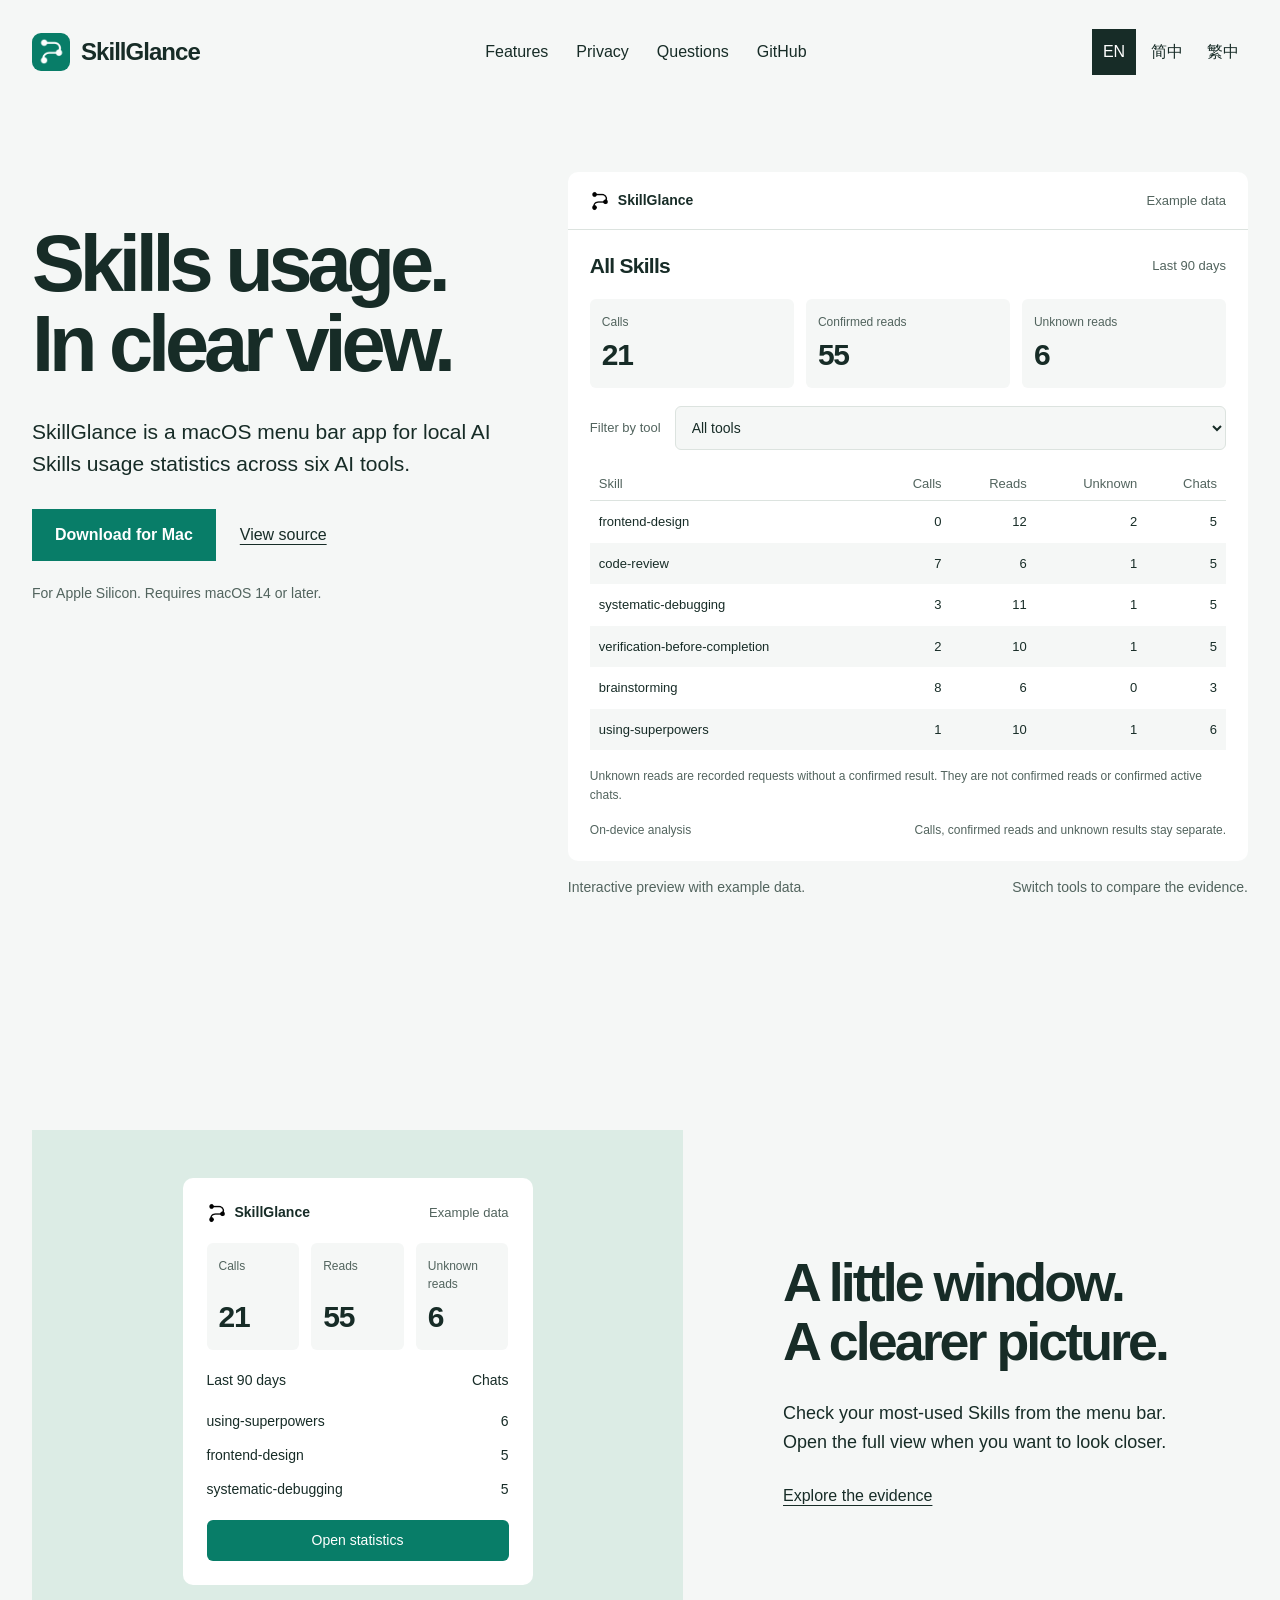
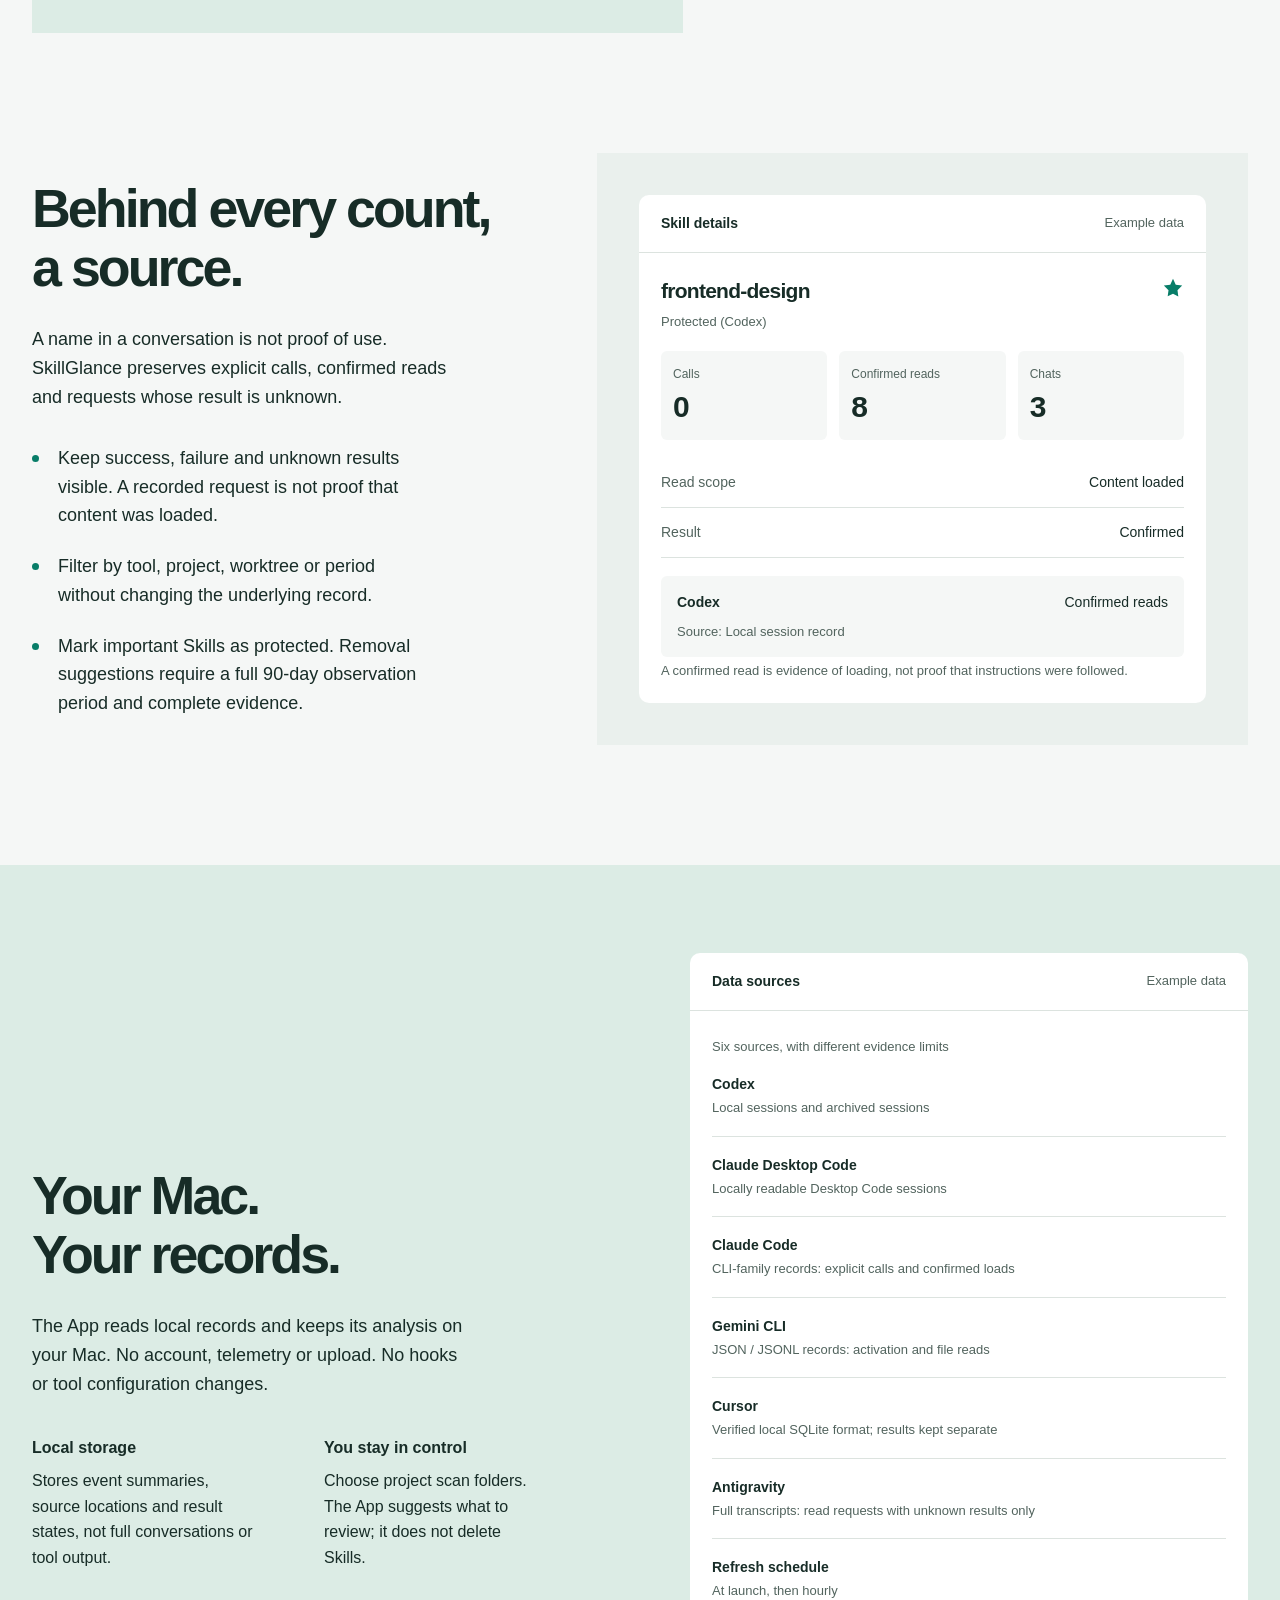
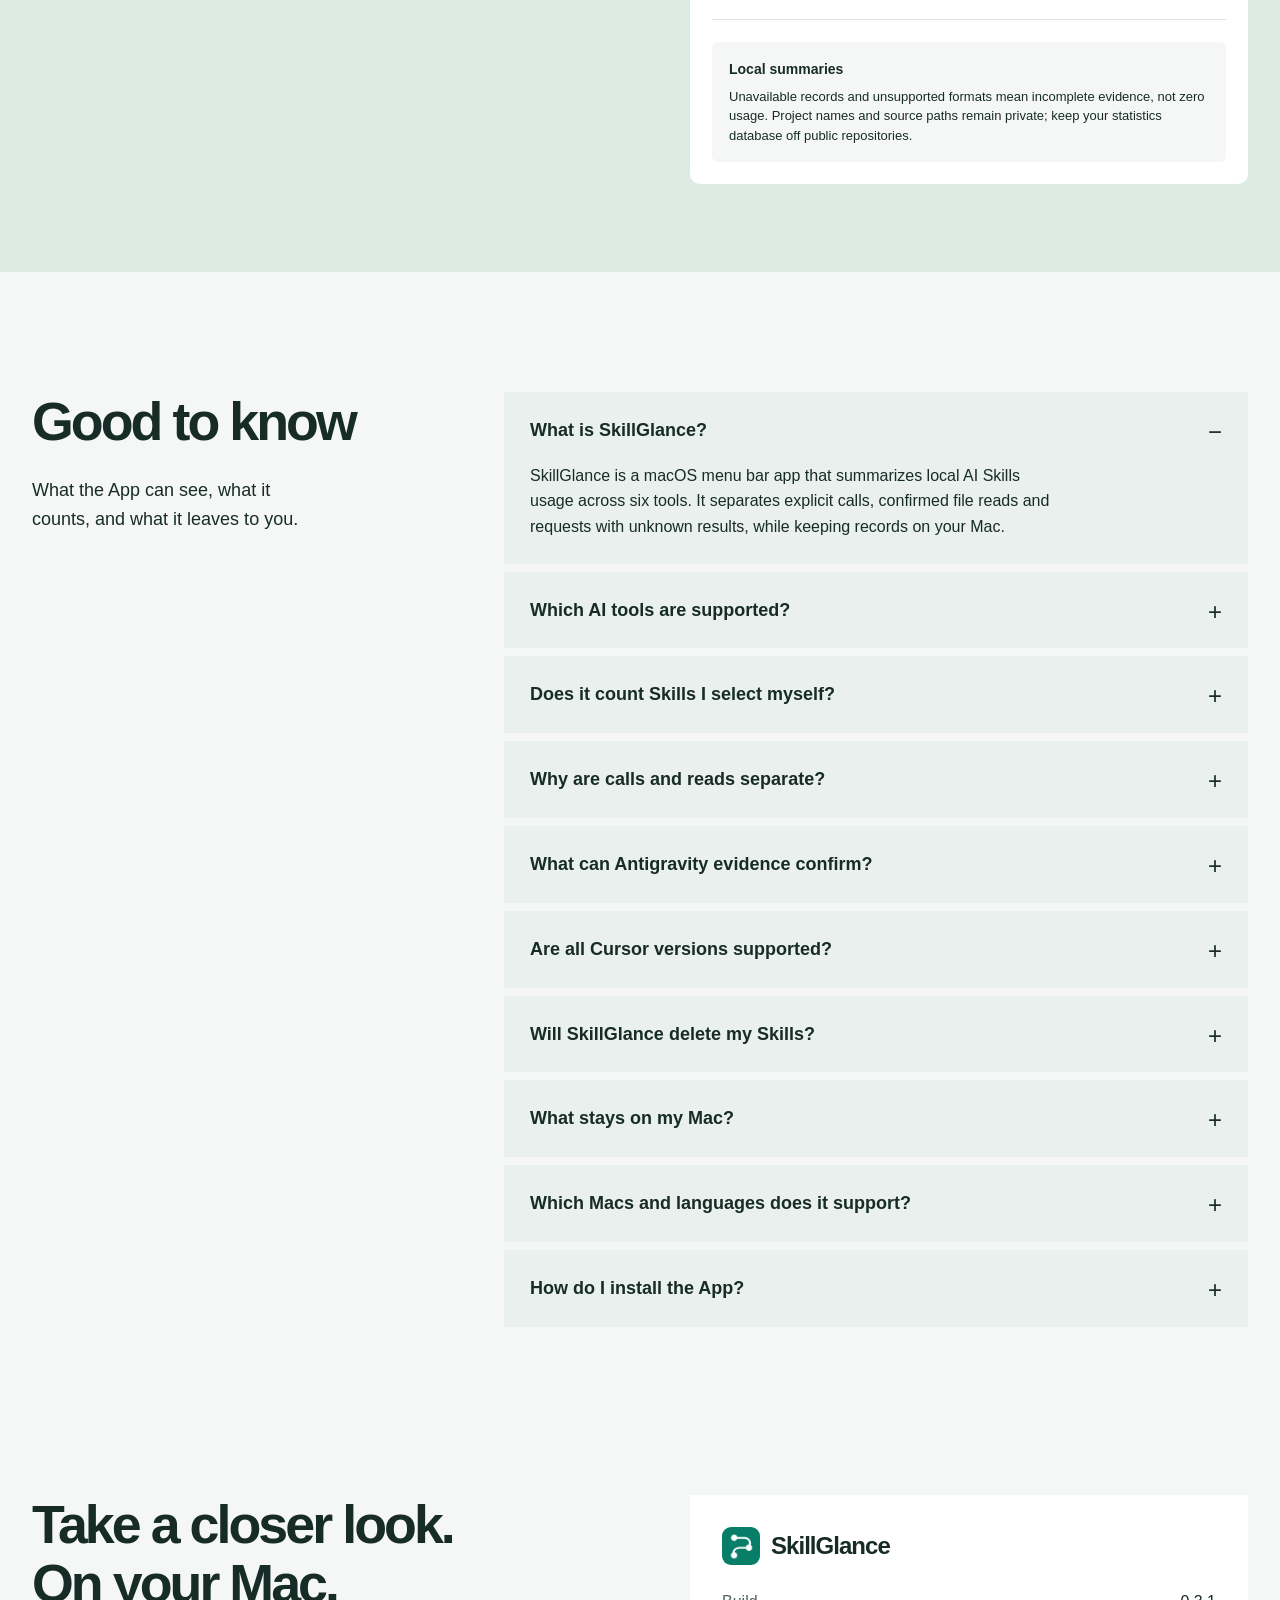
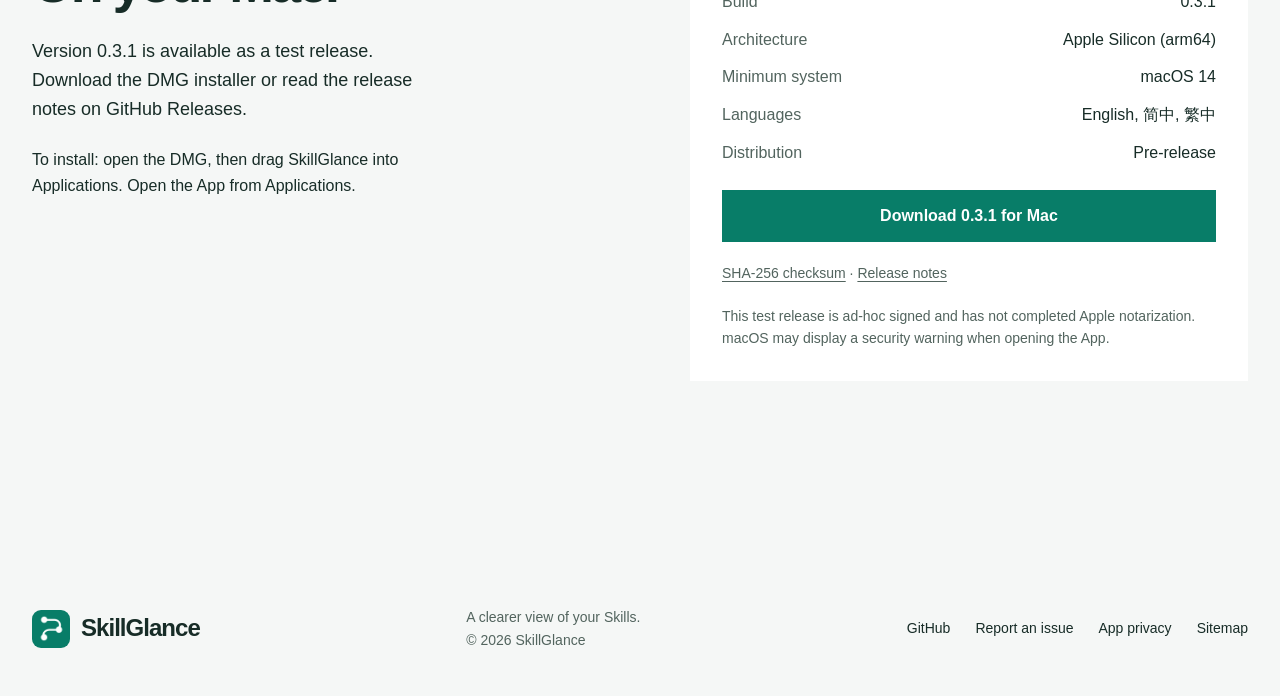
==== commit 311b1644: "Release 0.3.1 - Set the app version to 0.3.1, build 9. - Add the settings button fix to the changelo" ====
--- a/site/index.html
+++ b/site/index.html
@@ -3,7 +3,7 @@
 <head>
   <meta charset="utf-8">
   <meta name="viewport" content="width=device-width, initial-scale=1">
-  <meta http-equiv="Content-Security-Policy" content="default-src 'none'; script-src 'self' 'sha256-BKOVx1LmNtsV3+Hao/WbIFoDSyocXuyFRpUiSl8IoNE='; style-src 'self'; img-src 'self'; font-src 'self'; connect-src 'none'; object-src 'none'; base-uri 'none'; form-action 'none'">
+  <meta http-equiv="Content-Security-Policy" content="default-src 'none'; script-src 'self' 'sha256-LDL2oyRy3EWY+CN4Du4tgBmKDvZpdUQ30fne90K1dN8='; style-src 'self'; img-src 'self'; font-src 'self'; connect-src 'none'; object-src 'none'; base-uri 'none'; form-action 'none'">
   <meta name="referrer" content="strict-origin-when-cross-origin">
   <meta name="color-scheme" content="light">
   <meta name="robots" content="index,follow,max-image-preview:large">
@@ -35,7 +35,7 @@
   <link rel="icon" type="image/png" href="assets/mark.png">
   <link rel="stylesheet" href="assets/site.css">
   <script src="assets/site.js" defer></script>
-  <script type="application/ld+json">{"@context":"https://schema.org","@graph":[{"@type":"WebPage","@id":"https://simonsun1988.github.io/SkillGlance/#webpage","url":"https://simonsun1988.github.io/SkillGlance/","name":"SkillGlance — AI Skills Usage Tracker for macOS","description":"Track local AI Skills usage across Codex, Claude Code, Gemini CLI, Cursor and Antigravity on macOS. Offline statistics in English and Chinese.","inLanguage":"en","mainEntity":{"@id":"https://simonsun1988.github.io/SkillGlance/#app"}},{"@type":"SoftwareApplication","@id":"https://simonsun1988.github.io/SkillGlance/#app","name":"SkillGlance","url":"https://simonsun1988.github.io/SkillGlance/","description":"Track local AI Skills usage across Codex, Claude Code, Gemini CLI, Cursor and Antigravity on macOS. Offline statistics in English and Chinese.","softwareVersion":"0.3.0","operatingSystem":"macOS 14 or later","processorRequirements":"Apple Silicon (arm64)","applicationCategory":"DeveloperApplication","inLanguage":["en","zh-Hans","zh-Hant"],"downloadUrl":"https://github.com/SimonSun1988/SkillGlance/releases/download/v0.3.0/SkillGlance-0.3.0-arm64.dmg","releaseNotes":"https://github.com/SimonSun1988/SkillGlance/releases/tag/v0.3.0","image":"https://simonsun1988.github.io/SkillGlance/assets/social-card.jpg","sameAs":"https://github.com/SimonSun1988/SkillGlance"}]}</script>
+  <script type="application/ld+json">{"@context":"https://schema.org","@graph":[{"@type":"WebPage","@id":"https://simonsun1988.github.io/SkillGlance/#webpage","url":"https://simonsun1988.github.io/SkillGlance/","name":"SkillGlance — AI Skills Usage Tracker for macOS","description":"Track local AI Skills usage across Codex, Claude Code, Gemini CLI, Cursor and Antigravity on macOS. Offline statistics in English and Chinese.","inLanguage":"en","mainEntity":{"@id":"https://simonsun1988.github.io/SkillGlance/#app"}},{"@type":"SoftwareApplication","@id":"https://simonsun1988.github.io/SkillGlance/#app","name":"SkillGlance","url":"https://simonsun1988.github.io/SkillGlance/","description":"Track local AI Skills usage across Codex, Claude Code, Gemini CLI, Cursor and Antigravity on macOS. Offline statistics in English and Chinese.","softwareVersion":"0.3.1","operatingSystem":"macOS 14 or later","processorRequirements":"Apple Silicon (arm64)","applicationCategory":"DeveloperApplication","inLanguage":["en","zh-Hans","zh-Hant"],"downloadUrl":"https://github.com/SimonSun1988/SkillGlance/releases/download/v0.3.1/SkillGlance-0.3.1-arm64.dmg","releaseNotes":"https://github.com/SimonSun1988/SkillGlance/releases/tag/v0.3.1","image":"https://simonsun1988.github.io/SkillGlance/assets/social-card.jpg","sameAs":"https://github.com/SimonSun1988/SkillGlance"}]}</script>
 </head>
 <body>
 <a class="skip-link" href="#main">Skip to content</a>
@@ -113,10 +113,10 @@
       </div>
     </div>
   </section>
-  <section class="faq section wrap" id="questions" aria-labelledby="faq-title"><div class="faq-intro"><h2 id="faq-title">Good to know</h2><p>What the App can see, what it counts, and what it leaves to you.</p></div><div class="faq-list"><details open><summary>What is SkillGlance?</summary><p>SkillGlance is a macOS menu bar app that summarizes local AI Skills usage across six tools. It separates explicit calls, confirmed file reads and requests with unknown results, while keeping records on your Mac.</p></details><details><summary>Which AI tools are supported?</summary><p>Codex, Claude Desktop Code, Claude Code (CLI family), Gemini CLI, Cursor and Antigravity. Coverage depends on locally readable records and supported formats. Claude general chat is outside this scope.</p></details><details><summary>Does it count Skills I select myself?</summary><p>Yes. Both user-selected and AI-selected Skills count when a call or content load can be confirmed. Mentioning a Skill name alone does not count as successful use.</p></details><details><summary>Why are calls and reads separate?</summary><p>They describe different evidence. A Skill call can also load instructions, while a direct content load may have no separate call. Adding the two can double-count the same activity.</p></details><details><summary>What can Antigravity evidence confirm?</summary><p>Only explicit Skill-file read requests in full transcripts. These records do not provide paired call or result IDs, so outcomes stay unknown. They do not increase confirmed-read or confirmed-active-chat counts; the App does not infer full success statistics.</p></details><details><summary>Are all Cursor versions supported?</summary><p>Cursor support covers a verified internal SQLite format (v3 records and read_file_v2). Success, error and unknown results stay separate. Unrecognized versions, missing records or inaccessible databases mean incomplete evidence, not zero usage.</p></details><details><summary>Will SkillGlance delete my Skills?</summary><p>No. The current version provides suggestions and Finder navigation. A candidate needs a full 90-day observation period and complete evidence. Important and managed Skills remain protected.</p></details><details><summary>What stays on my Mac?</summary><p>Event summaries, source locations, scan progress, project folders and important flags. The App does not store complete conversations or tool output, and does not upload your records.</p></details><details><summary>Which Macs and languages does it support?</summary><p>The current build targets Apple Silicon and declares macOS 14 as the minimum. It has only been tested on the development Mac running macOS 27.0.1. The App includes English, Simplified Chinese and Traditional Chinese, selected through macOS language preferences.</p></details><details><summary>How do I install the App?</summary><p>Open the DMG, drag SkillGlance into Applications, then open it from Applications. Version 0.3.0 is an ad-hoc signed test release and has not completed Apple notarization.</p></details></div></section>
+  <section class="faq section wrap" id="questions" aria-labelledby="faq-title"><div class="faq-intro"><h2 id="faq-title">Good to know</h2><p>What the App can see, what it counts, and what it leaves to you.</p></div><div class="faq-list"><details open><summary>What is SkillGlance?</summary><p>SkillGlance is a macOS menu bar app that summarizes local AI Skills usage across six tools. It separates explicit calls, confirmed file reads and requests with unknown results, while keeping records on your Mac.</p></details><details><summary>Which AI tools are supported?</summary><p>Codex, Claude Desktop Code, Claude Code (CLI family), Gemini CLI, Cursor and Antigravity. Coverage depends on locally readable records and supported formats. Claude general chat is outside this scope.</p></details><details><summary>Does it count Skills I select myself?</summary><p>Yes. Both user-selected and AI-selected Skills count when a call or content load can be confirmed. Mentioning a Skill name alone does not count as successful use.</p></details><details><summary>Why are calls and reads separate?</summary><p>They describe different evidence. A Skill call can also load instructions, while a direct content load may have no separate call. Adding the two can double-count the same activity.</p></details><details><summary>What can Antigravity evidence confirm?</summary><p>Only explicit Skill-file read requests in full transcripts. These records do not provide paired call or result IDs, so outcomes stay unknown. They do not increase confirmed-read or confirmed-active-chat counts; the App does not infer full success statistics.</p></details><details><summary>Are all Cursor versions supported?</summary><p>Cursor support covers a verified internal SQLite format (v3 records and read_file_v2). Success, error and unknown results stay separate. Unrecognized versions, missing records or inaccessible databases mean incomplete evidence, not zero usage.</p></details><details><summary>Will SkillGlance delete my Skills?</summary><p>No. The current version provides suggestions and Finder navigation. A candidate needs a full 90-day observation period and complete evidence. Important and managed Skills remain protected.</p></details><details><summary>What stays on my Mac?</summary><p>Event summaries, source locations, scan progress, project folders and important flags. The App does not store complete conversations or tool output, and does not upload your records.</p></details><details><summary>Which Macs and languages does it support?</summary><p>The current build targets Apple Silicon and declares macOS 14 as the minimum. It has only been tested on the development Mac running macOS 27.0.1. The App includes English, Simplified Chinese and Traditional Chinese, selected through macOS language preferences.</p></details><details><summary>How do I install the App?</summary><p>Open the DMG, drag SkillGlance into Applications, then open it from Applications. Version 0.3.1 is an ad-hoc signed test release and has not completed Apple notarization.</p></details></div></section>
   <section class="download section wrap" id="download" aria-labelledby="download-heading">
-    <div class="download-copy"><h2 id="download-heading">Take a closer look.<br>On your Mac.</h2><p>Version 0.3.0 is available as a test release. Download the DMG installer or read the release notes on GitHub Releases.</p><p class="install-note">To install: open the DMG, then drag SkillGlance into Applications. Open the App from Applications.</p></div>
-    <div class="download-info"><div class="download-title"><span class="brand"><span class="brand-icon"><img src="assets/mark.png" width="27" height="27" alt=""></span>SkillGlance</span></div><dl><div><dt>Build</dt><dd>0.3.0</dd></div><div><dt>Architecture</dt><dd>Apple Silicon (arm64)</dd></div><div><dt>Minimum system</dt><dd>macOS 14</dd></div><div><dt>Languages</dt><dd>English, 简中, 繁中</dd></div><div><dt>Distribution</dt><dd>Pre-release</dd></div></dl><a class="button" href="https://github.com/SimonSun1988/SkillGlance/releases/download/v0.3.0/SkillGlance-0.3.0-arm64.dmg">Download 0.3.0 for Mac</a><p class="release-note"><a href="https://github.com/SimonSun1988/SkillGlance/releases/download/v0.3.0/SkillGlance-0.3.0-arm64.dmg.sha256">SHA-256 checksum</a> · <a href="https://github.com/SimonSun1988/SkillGlance/releases/tag/v0.3.0">Release notes</a></p><p class="release-note">This test release is ad-hoc signed and has not completed Apple notarization. macOS may display a security warning when opening the App.</p></div>
+    <div class="download-copy"><h2 id="download-heading">Take a closer look.<br>On your Mac.</h2><p>Version 0.3.1 is available as a test release. Download the DMG installer or read the release notes on GitHub Releases.</p><p class="install-note">To install: open the DMG, then drag SkillGlance into Applications. Open the App from Applications.</p></div>
+    <div class="download-info"><div class="download-title"><span class="brand"><span class="brand-icon"><img src="assets/mark.png" width="27" height="27" alt=""></span>SkillGlance</span></div><dl><div><dt>Build</dt><dd>0.3.1</dd></div><div><dt>Architecture</dt><dd>Apple Silicon (arm64)</dd></div><div><dt>Minimum system</dt><dd>macOS 14</dd></div><div><dt>Languages</dt><dd>English, 简中, 繁中</dd></div><div><dt>Distribution</dt><dd>Pre-release</dd></div></dl><a class="button" href="https://github.com/SimonSun1988/SkillGlance/releases/download/v0.3.1/SkillGlance-0.3.1-arm64.dmg">Download 0.3.1 for Mac</a><p class="release-note"><a href="https://github.com/SimonSun1988/SkillGlance/releases/download/v0.3.1/SkillGlance-0.3.1-arm64.dmg.sha256">SHA-256 checksum</a> · <a href="https://github.com/SimonSun1988/SkillGlance/releases/tag/v0.3.1">Release notes</a></p><p class="release-note">This test release is ad-hoc signed and has not completed Apple notarization. macOS may display a security warning when opening the App.</p></div>
   </section>
 </main>
 <footer class="site-footer wrap"><a class="brand" href="#main"><span class="brand-icon"><img src="assets/mark.png" width="27" height="27" alt=""></span>SkillGlance</a><p>A clearer view of your Skills.<br>© 2026 SkillGlance</p><nav class="footer-links" aria-label="Project"><a href="https://github.com/SimonSun1988/SkillGlance">GitHub</a><a href="https://github.com/SimonSun1988/SkillGlance/issues">Report an issue</a><a href="#privacy">App privacy</a><a href="sitemap.xml">Sitemap</a></nav></footer>
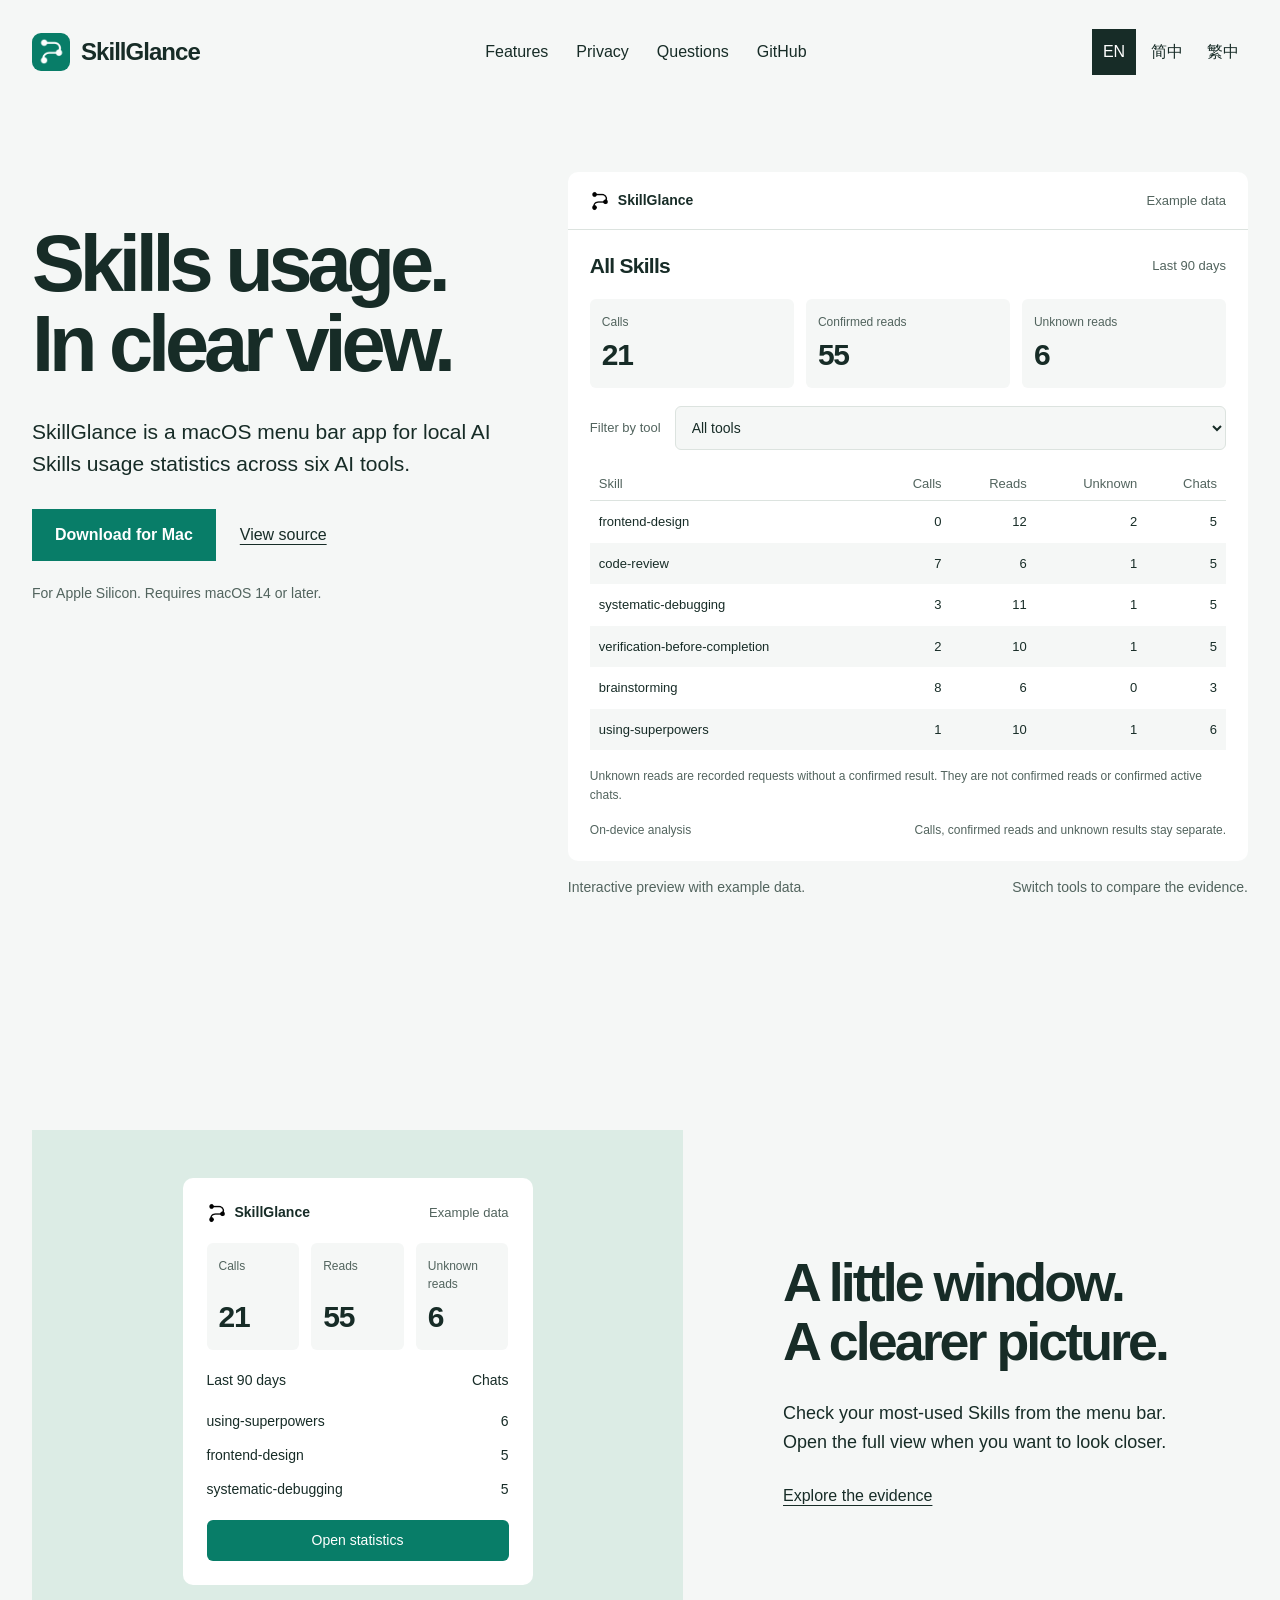
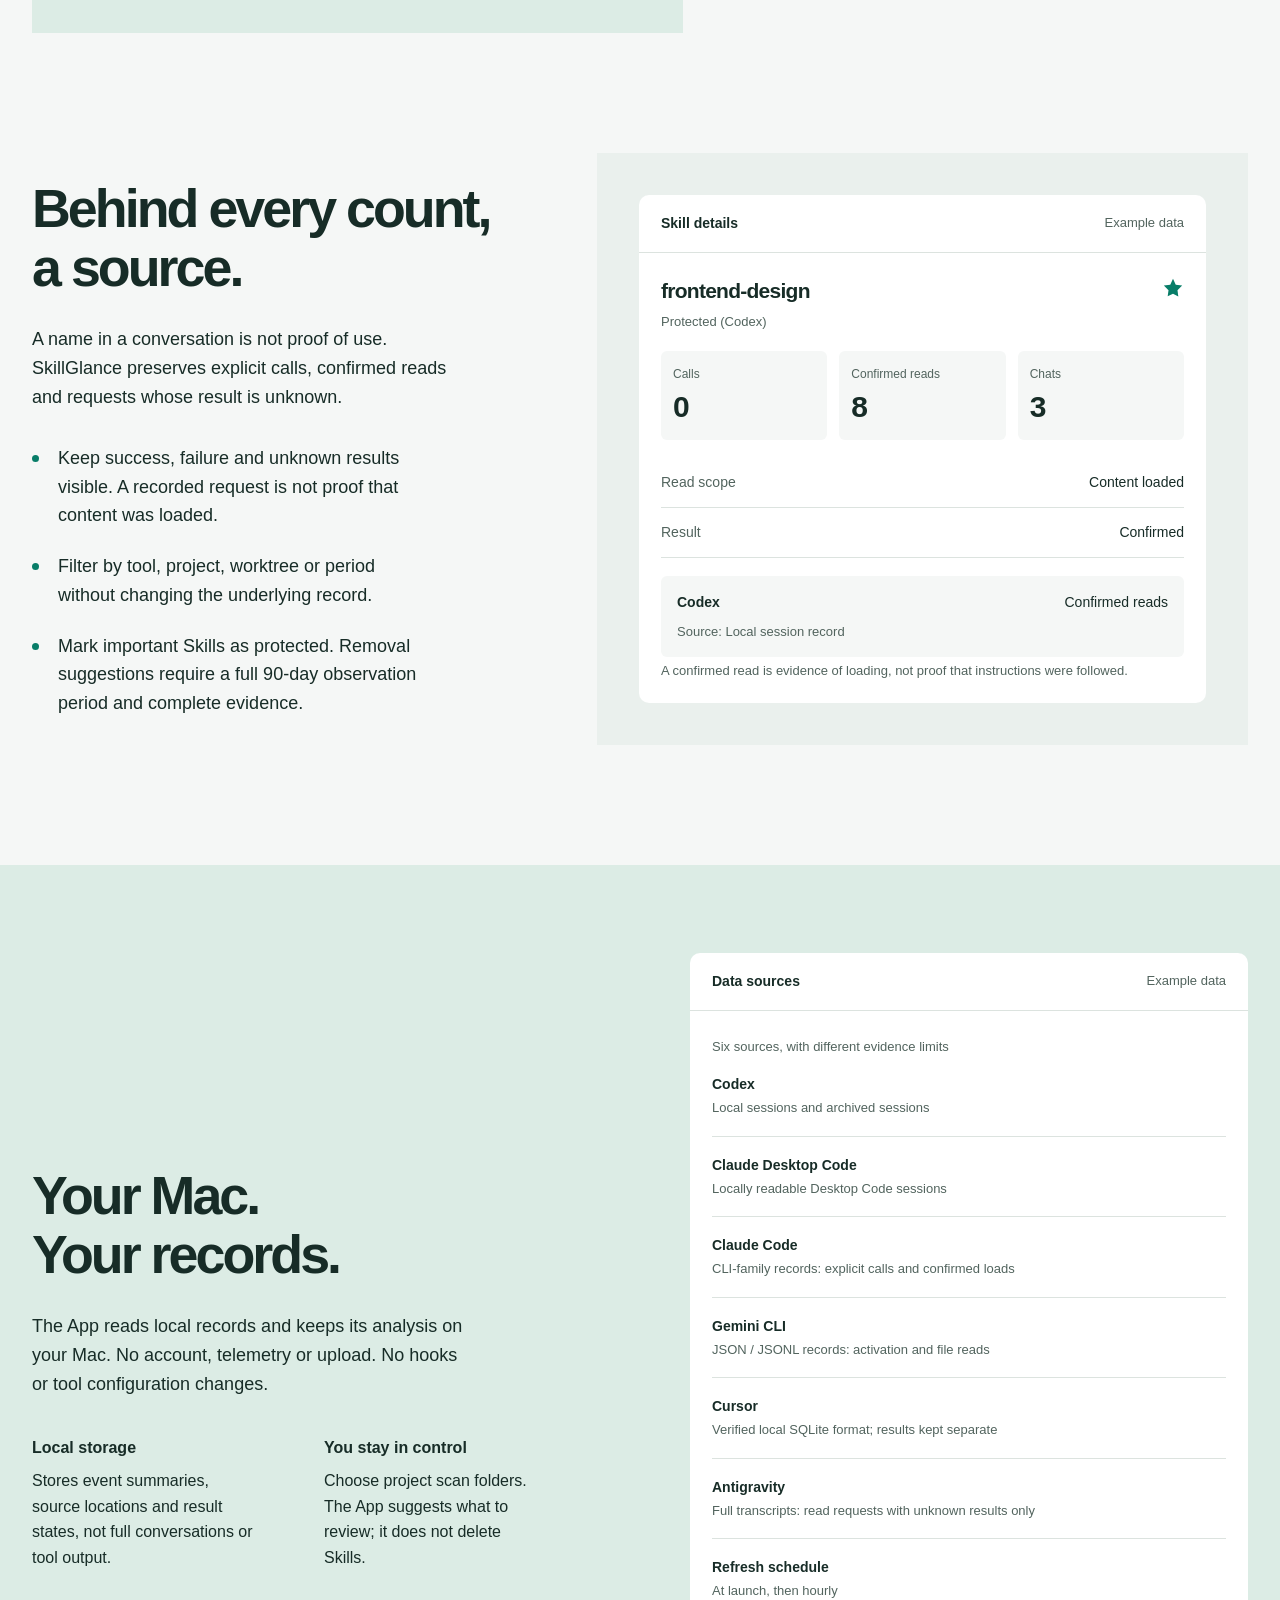
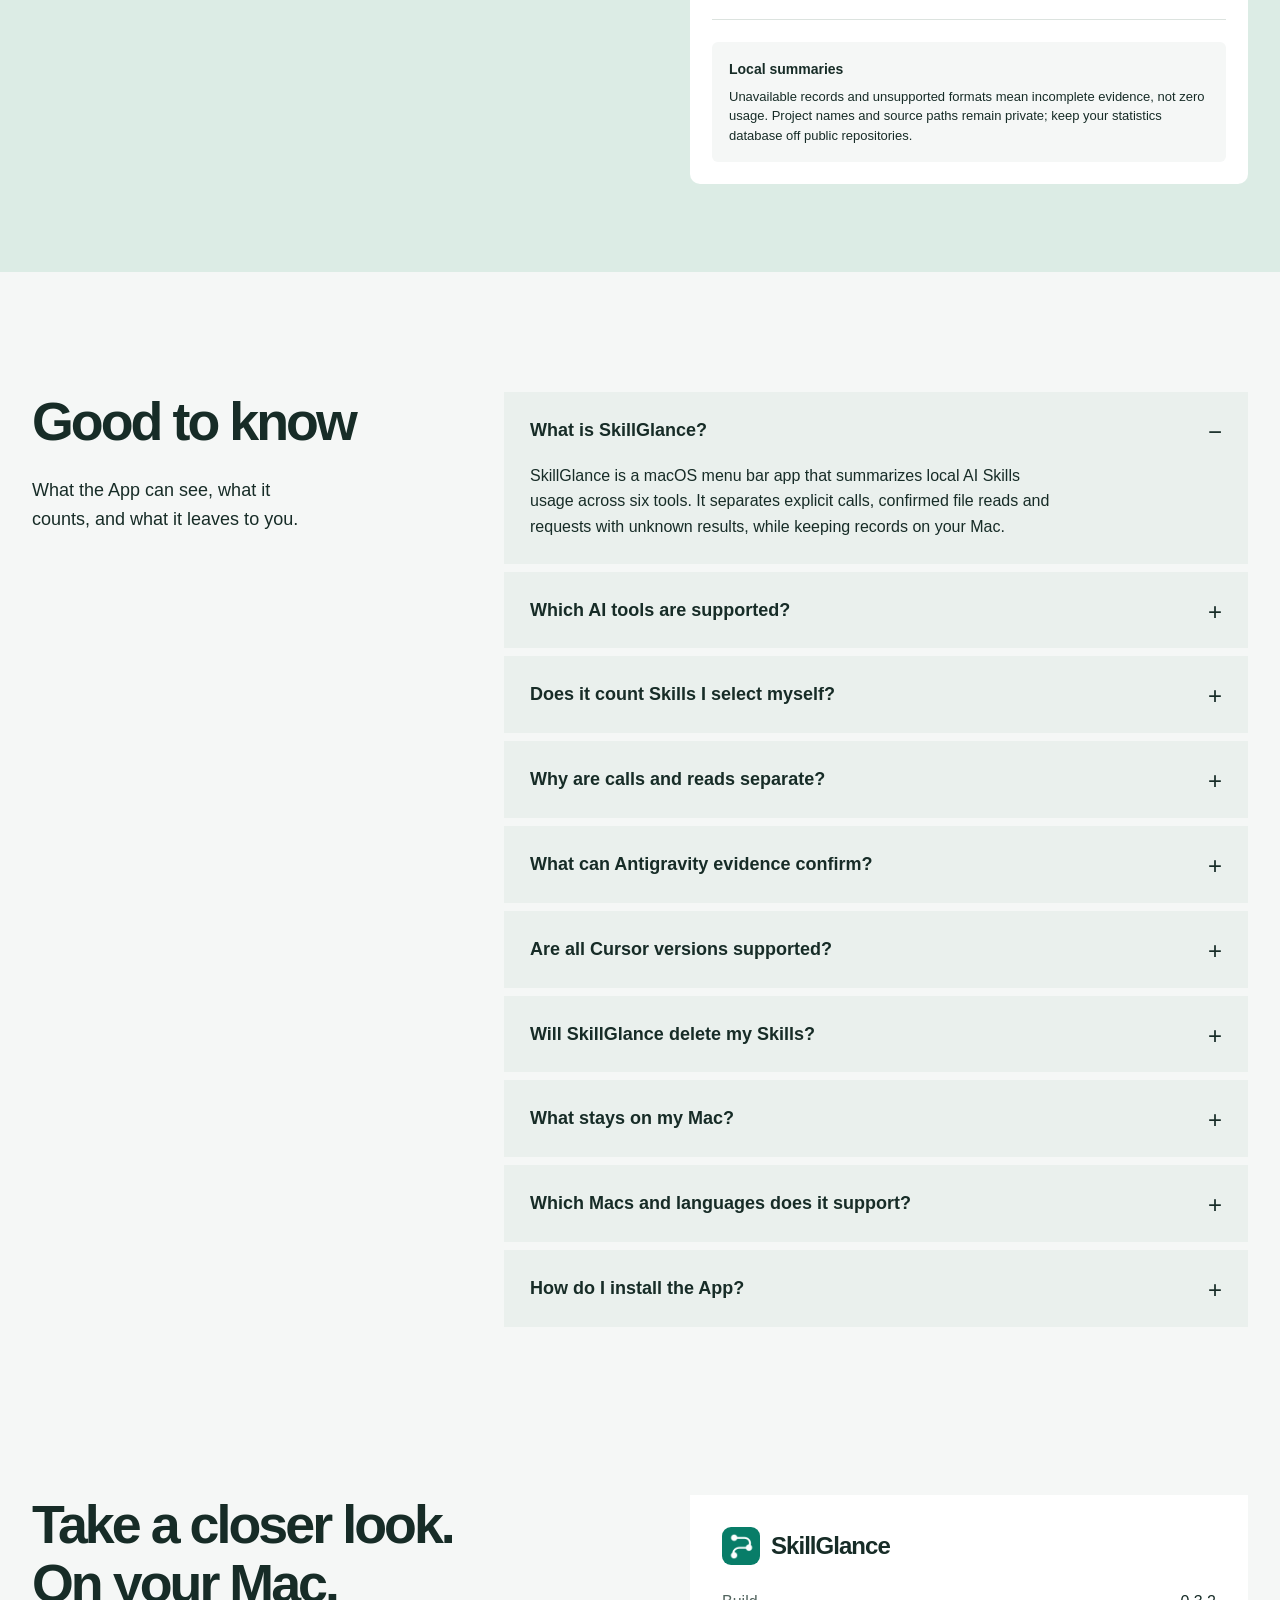
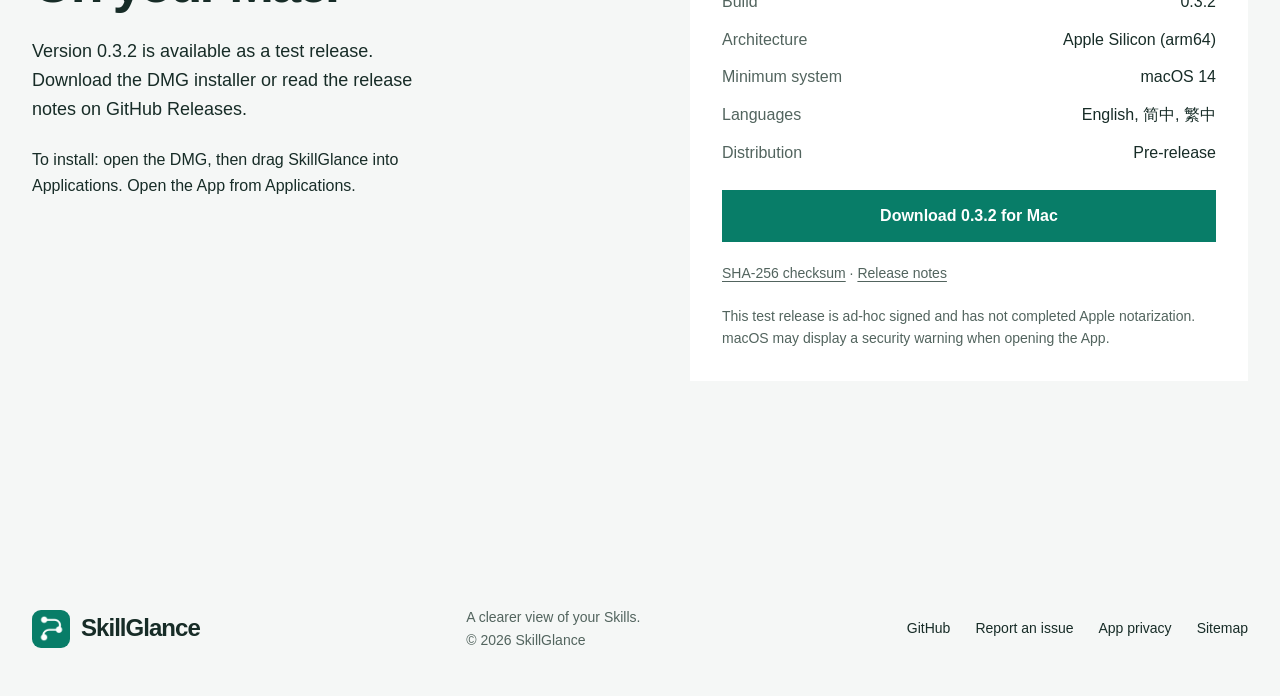
==== commit d34eb649: "Release 0.3.2 - Set the app version to 0.3.2, build 10. - Add the 0.3.2 changes to the changelog. - " ====
--- a/site/index.html
+++ b/site/index.html
@@ -3,7 +3,7 @@
 <head>
   <meta charset="utf-8">
   <meta name="viewport" content="width=device-width, initial-scale=1">
-  <meta http-equiv="Content-Security-Policy" content="default-src 'none'; script-src 'self' 'sha256-LDL2oyRy3EWY+CN4Du4tgBmKDvZpdUQ30fne90K1dN8='; style-src 'self'; img-src 'self'; font-src 'self'; connect-src 'none'; object-src 'none'; base-uri 'none'; form-action 'none'">
+  <meta http-equiv="Content-Security-Policy" content="default-src 'none'; script-src 'self' 'sha256-s1ovKrak3EB/5EeR5Cc0tYwEM5MOJfe9yNMVogORW7g='; style-src 'self'; img-src 'self'; font-src 'self'; connect-src 'none'; object-src 'none'; base-uri 'none'; form-action 'none'">
   <meta name="referrer" content="strict-origin-when-cross-origin">
   <meta name="color-scheme" content="light">
   <meta name="robots" content="index,follow,max-image-preview:large">
@@ -35,7 +35,7 @@
   <link rel="icon" type="image/png" href="assets/mark.png">
   <link rel="stylesheet" href="assets/site.css">
   <script src="assets/site.js" defer></script>
-  <script type="application/ld+json">{"@context":"https://schema.org","@graph":[{"@type":"WebPage","@id":"https://simonsun1988.github.io/SkillGlance/#webpage","url":"https://simonsun1988.github.io/SkillGlance/","name":"SkillGlance — AI Skills Usage Tracker for macOS","description":"Track local AI Skills usage across Codex, Claude Code, Gemini CLI, Cursor and Antigravity on macOS. Offline statistics in English and Chinese.","inLanguage":"en","mainEntity":{"@id":"https://simonsun1988.github.io/SkillGlance/#app"}},{"@type":"SoftwareApplication","@id":"https://simonsun1988.github.io/SkillGlance/#app","name":"SkillGlance","url":"https://simonsun1988.github.io/SkillGlance/","description":"Track local AI Skills usage across Codex, Claude Code, Gemini CLI, Cursor and Antigravity on macOS. Offline statistics in English and Chinese.","softwareVersion":"0.3.1","operatingSystem":"macOS 14 or later","processorRequirements":"Apple Silicon (arm64)","applicationCategory":"DeveloperApplication","inLanguage":["en","zh-Hans","zh-Hant"],"downloadUrl":"https://github.com/SimonSun1988/SkillGlance/releases/download/v0.3.1/SkillGlance-0.3.1-arm64.dmg","releaseNotes":"https://github.com/SimonSun1988/SkillGlance/releases/tag/v0.3.1","image":"https://simonsun1988.github.io/SkillGlance/assets/social-card.jpg","sameAs":"https://github.com/SimonSun1988/SkillGlance"}]}</script>
+  <script type="application/ld+json">{"@context":"https://schema.org","@graph":[{"@type":"WebPage","@id":"https://simonsun1988.github.io/SkillGlance/#webpage","url":"https://simonsun1988.github.io/SkillGlance/","name":"SkillGlance — AI Skills Usage Tracker for macOS","description":"Track local AI Skills usage across Codex, Claude Code, Gemini CLI, Cursor and Antigravity on macOS. Offline statistics in English and Chinese.","inLanguage":"en","mainEntity":{"@id":"https://simonsun1988.github.io/SkillGlance/#app"}},{"@type":"SoftwareApplication","@id":"https://simonsun1988.github.io/SkillGlance/#app","name":"SkillGlance","url":"https://simonsun1988.github.io/SkillGlance/","description":"Track local AI Skills usage across Codex, Claude Code, Gemini CLI, Cursor and Antigravity on macOS. Offline statistics in English and Chinese.","softwareVersion":"0.3.2","operatingSystem":"macOS 14 or later","processorRequirements":"Apple Silicon (arm64)","applicationCategory":"DeveloperApplication","inLanguage":["en","zh-Hans","zh-Hant"],"downloadUrl":"https://github.com/SimonSun1988/SkillGlance/releases/download/v0.3.2/SkillGlance-0.3.2-arm64.dmg","releaseNotes":"https://github.com/SimonSun1988/SkillGlance/releases/tag/v0.3.2","image":"https://simonsun1988.github.io/SkillGlance/assets/social-card.jpg","sameAs":"https://github.com/SimonSun1988/SkillGlance"}]}</script>
 </head>
 <body>
 <a class="skip-link" href="#main">Skip to content</a>
@@ -113,10 +113,10 @@
       </div>
     </div>
   </section>
-  <section class="faq section wrap" id="questions" aria-labelledby="faq-title"><div class="faq-intro"><h2 id="faq-title">Good to know</h2><p>What the App can see, what it counts, and what it leaves to you.</p></div><div class="faq-list"><details open><summary>What is SkillGlance?</summary><p>SkillGlance is a macOS menu bar app that summarizes local AI Skills usage across six tools. It separates explicit calls, confirmed file reads and requests with unknown results, while keeping records on your Mac.</p></details><details><summary>Which AI tools are supported?</summary><p>Codex, Claude Desktop Code, Claude Code (CLI family), Gemini CLI, Cursor and Antigravity. Coverage depends on locally readable records and supported formats. Claude general chat is outside this scope.</p></details><details><summary>Does it count Skills I select myself?</summary><p>Yes. Both user-selected and AI-selected Skills count when a call or content load can be confirmed. Mentioning a Skill name alone does not count as successful use.</p></details><details><summary>Why are calls and reads separate?</summary><p>They describe different evidence. A Skill call can also load instructions, while a direct content load may have no separate call. Adding the two can double-count the same activity.</p></details><details><summary>What can Antigravity evidence confirm?</summary><p>Only explicit Skill-file read requests in full transcripts. These records do not provide paired call or result IDs, so outcomes stay unknown. They do not increase confirmed-read or confirmed-active-chat counts; the App does not infer full success statistics.</p></details><details><summary>Are all Cursor versions supported?</summary><p>Cursor support covers a verified internal SQLite format (v3 records and read_file_v2). Success, error and unknown results stay separate. Unrecognized versions, missing records or inaccessible databases mean incomplete evidence, not zero usage.</p></details><details><summary>Will SkillGlance delete my Skills?</summary><p>No. The current version provides suggestions and Finder navigation. A candidate needs a full 90-day observation period and complete evidence. Important and managed Skills remain protected.</p></details><details><summary>What stays on my Mac?</summary><p>Event summaries, source locations, scan progress, project folders and important flags. The App does not store complete conversations or tool output, and does not upload your records.</p></details><details><summary>Which Macs and languages does it support?</summary><p>The current build targets Apple Silicon and declares macOS 14 as the minimum. It has only been tested on the development Mac running macOS 27.0.1. The App includes English, Simplified Chinese and Traditional Chinese, selected through macOS language preferences.</p></details><details><summary>How do I install the App?</summary><p>Open the DMG, drag SkillGlance into Applications, then open it from Applications. Version 0.3.1 is an ad-hoc signed test release and has not completed Apple notarization.</p></details></div></section>
+  <section class="faq section wrap" id="questions" aria-labelledby="faq-title"><div class="faq-intro"><h2 id="faq-title">Good to know</h2><p>What the App can see, what it counts, and what it leaves to you.</p></div><div class="faq-list"><details open><summary>What is SkillGlance?</summary><p>SkillGlance is a macOS menu bar app that summarizes local AI Skills usage across six tools. It separates explicit calls, confirmed file reads and requests with unknown results, while keeping records on your Mac.</p></details><details><summary>Which AI tools are supported?</summary><p>Codex, Claude Desktop Code, Claude Code (CLI family), Gemini CLI, Cursor and Antigravity. Coverage depends on locally readable records and supported formats. Claude general chat is outside this scope.</p></details><details><summary>Does it count Skills I select myself?</summary><p>Yes. Both user-selected and AI-selected Skills count when a call or content load can be confirmed. Mentioning a Skill name alone does not count as successful use.</p></details><details><summary>Why are calls and reads separate?</summary><p>They describe different evidence. A Skill call can also load instructions, while a direct content load may have no separate call. Adding the two can double-count the same activity.</p></details><details><summary>What can Antigravity evidence confirm?</summary><p>Only explicit Skill-file read requests in full transcripts. These records do not provide paired call or result IDs, so outcomes stay unknown. They do not increase confirmed-read or confirmed-active-chat counts; the App does not infer full success statistics.</p></details><details><summary>Are all Cursor versions supported?</summary><p>Cursor support covers a verified internal SQLite format (v3 records and read_file_v2). Success, error and unknown results stay separate. Unrecognized versions, missing records or inaccessible databases mean incomplete evidence, not zero usage.</p></details><details><summary>Will SkillGlance delete my Skills?</summary><p>No. The current version provides suggestions and Finder navigation. A candidate needs a full 90-day observation period and complete evidence. Important and managed Skills remain protected.</p></details><details><summary>What stays on my Mac?</summary><p>Event summaries, source locations, scan progress, project folders and important flags. The App does not store complete conversations or tool output, and does not upload your records.</p></details><details><summary>Which Macs and languages does it support?</summary><p>The current build targets Apple Silicon and declares macOS 14 as the minimum. It has only been tested on the development Mac running macOS 27.0.1. The App includes English, Simplified Chinese and Traditional Chinese, selected through macOS language preferences.</p></details><details><summary>How do I install the App?</summary><p>Open the DMG, drag SkillGlance into Applications, then open it from Applications. Version 0.3.2 is an ad-hoc signed test release and has not completed Apple notarization.</p></details></div></section>
   <section class="download section wrap" id="download" aria-labelledby="download-heading">
-    <div class="download-copy"><h2 id="download-heading">Take a closer look.<br>On your Mac.</h2><p>Version 0.3.1 is available as a test release. Download the DMG installer or read the release notes on GitHub Releases.</p><p class="install-note">To install: open the DMG, then drag SkillGlance into Applications. Open the App from Applications.</p></div>
-    <div class="download-info"><div class="download-title"><span class="brand"><span class="brand-icon"><img src="assets/mark.png" width="27" height="27" alt=""></span>SkillGlance</span></div><dl><div><dt>Build</dt><dd>0.3.1</dd></div><div><dt>Architecture</dt><dd>Apple Silicon (arm64)</dd></div><div><dt>Minimum system</dt><dd>macOS 14</dd></div><div><dt>Languages</dt><dd>English, 简中, 繁中</dd></div><div><dt>Distribution</dt><dd>Pre-release</dd></div></dl><a class="button" href="https://github.com/SimonSun1988/SkillGlance/releases/download/v0.3.1/SkillGlance-0.3.1-arm64.dmg">Download 0.3.1 for Mac</a><p class="release-note"><a href="https://github.com/SimonSun1988/SkillGlance/releases/download/v0.3.1/SkillGlance-0.3.1-arm64.dmg.sha256">SHA-256 checksum</a> · <a href="https://github.com/SimonSun1988/SkillGlance/releases/tag/v0.3.1">Release notes</a></p><p class="release-note">This test release is ad-hoc signed and has not completed Apple notarization. macOS may display a security warning when opening the App.</p></div>
+    <div class="download-copy"><h2 id="download-heading">Take a closer look.<br>On your Mac.</h2><p>Version 0.3.2 is available as a test release. Download the DMG installer or read the release notes on GitHub Releases.</p><p class="install-note">To install: open the DMG, then drag SkillGlance into Applications. Open the App from Applications.</p></div>
+    <div class="download-info"><div class="download-title"><span class="brand"><span class="brand-icon"><img src="assets/mark.png" width="27" height="27" alt=""></span>SkillGlance</span></div><dl><div><dt>Build</dt><dd>0.3.2</dd></div><div><dt>Architecture</dt><dd>Apple Silicon (arm64)</dd></div><div><dt>Minimum system</dt><dd>macOS 14</dd></div><div><dt>Languages</dt><dd>English, 简中, 繁中</dd></div><div><dt>Distribution</dt><dd>Pre-release</dd></div></dl><a class="button" href="https://github.com/SimonSun1988/SkillGlance/releases/download/v0.3.2/SkillGlance-0.3.2-arm64.dmg">Download 0.3.2 for Mac</a><p class="release-note"><a href="https://github.com/SimonSun1988/SkillGlance/releases/download/v0.3.2/SkillGlance-0.3.2-arm64.dmg.sha256">SHA-256 checksum</a> · <a href="https://github.com/SimonSun1988/SkillGlance/releases/tag/v0.3.2">Release notes</a></p><p class="release-note">This test release is ad-hoc signed and has not completed Apple notarization. macOS may display a security warning when opening the App.</p></div>
   </section>
 </main>
 <footer class="site-footer wrap"><a class="brand" href="#main"><span class="brand-icon"><img src="assets/mark.png" width="27" height="27" alt=""></span>SkillGlance</a><p>A clearer view of your Skills.<br>© 2026 SkillGlance</p><nav class="footer-links" aria-label="Project"><a href="https://github.com/SimonSun1988/SkillGlance">GitHub</a><a href="https://github.com/SimonSun1988/SkillGlance/issues">Report an issue</a><a href="#privacy">App privacy</a><a href="sitemap.xml">Sitemap</a></nav></footer>
